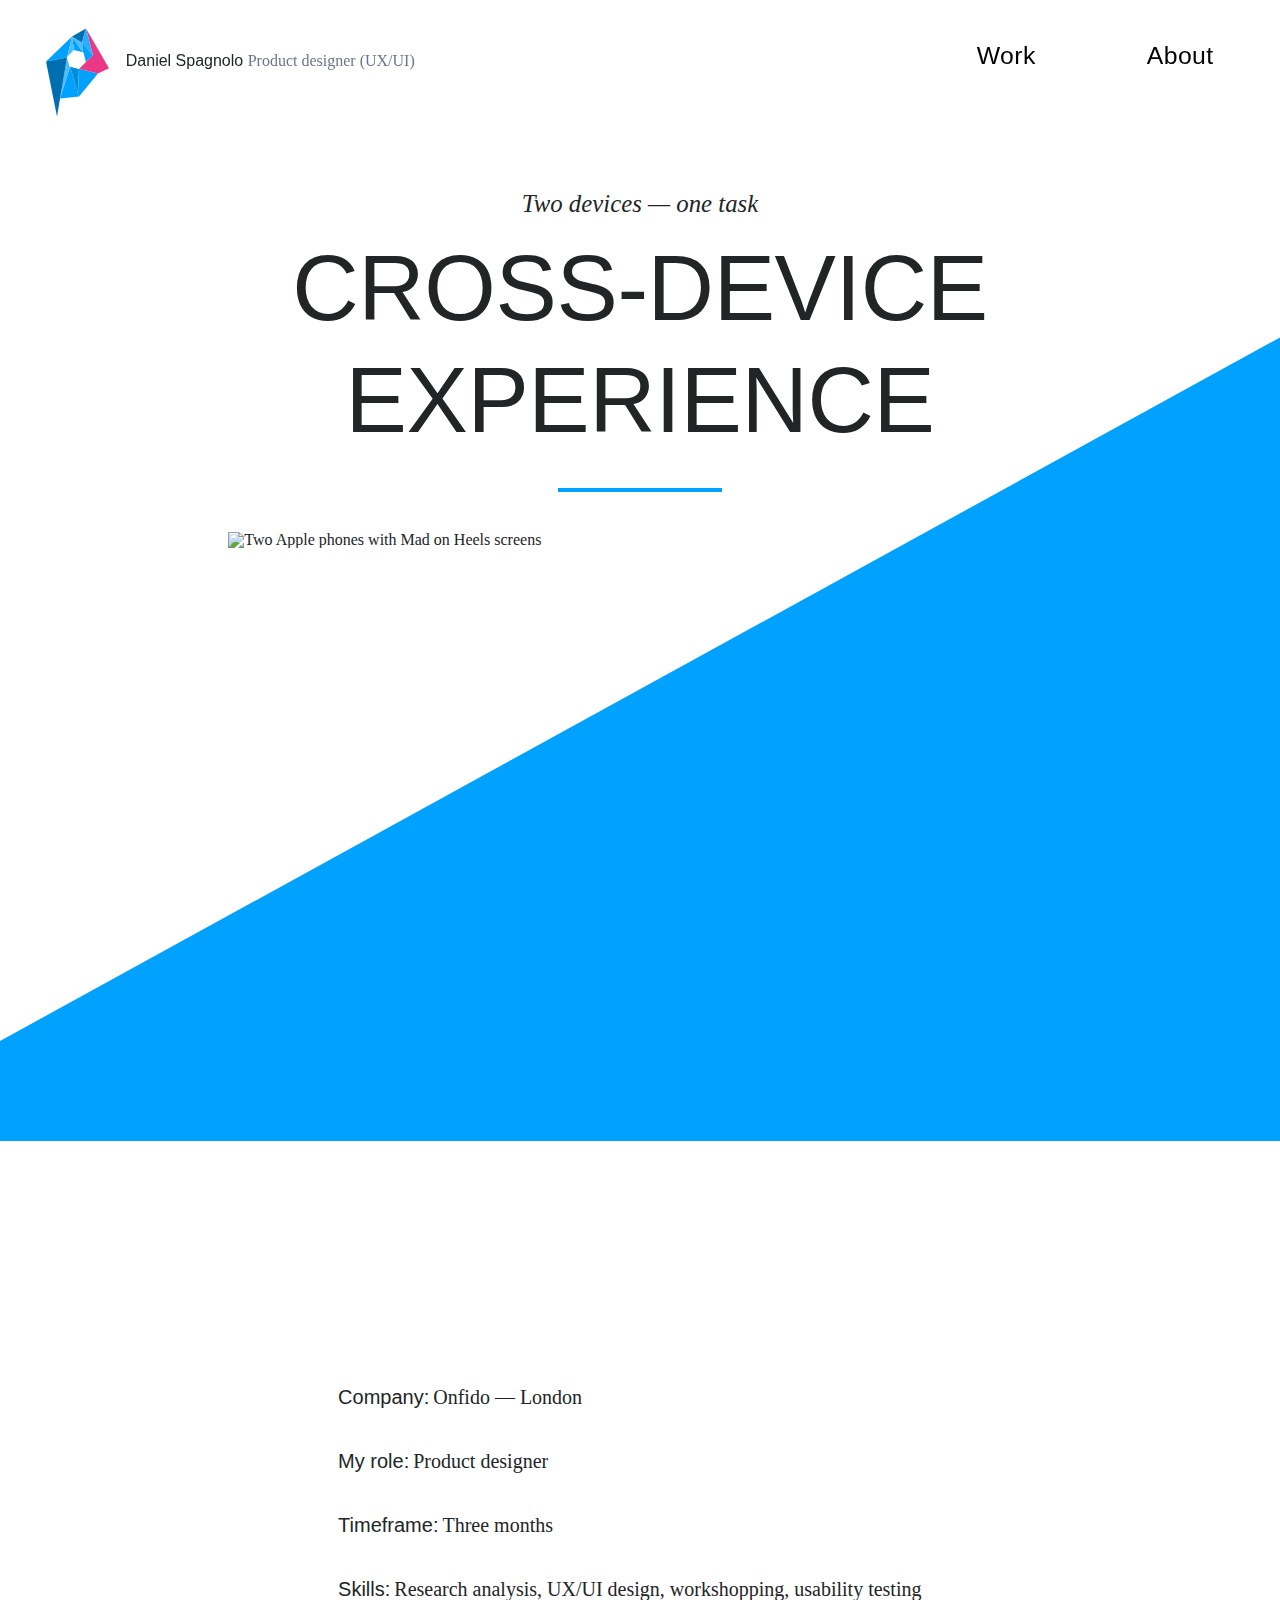
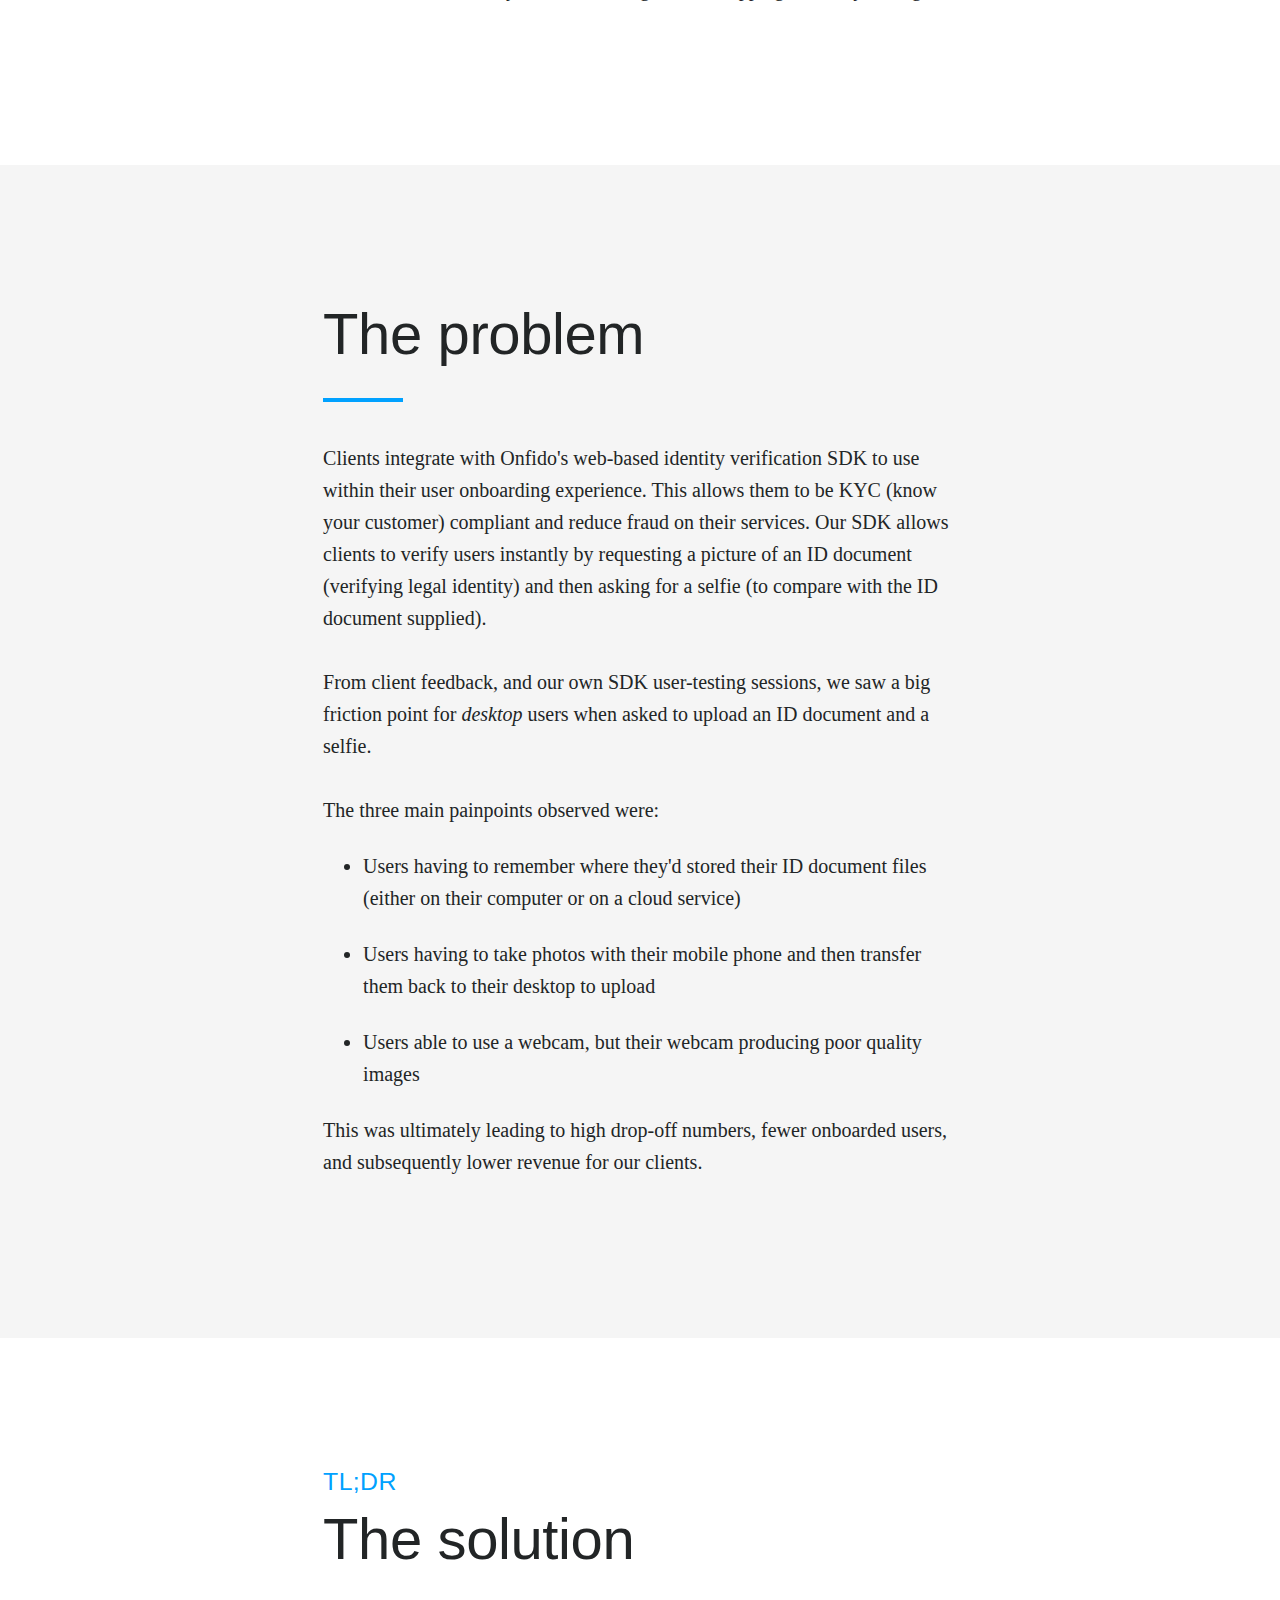
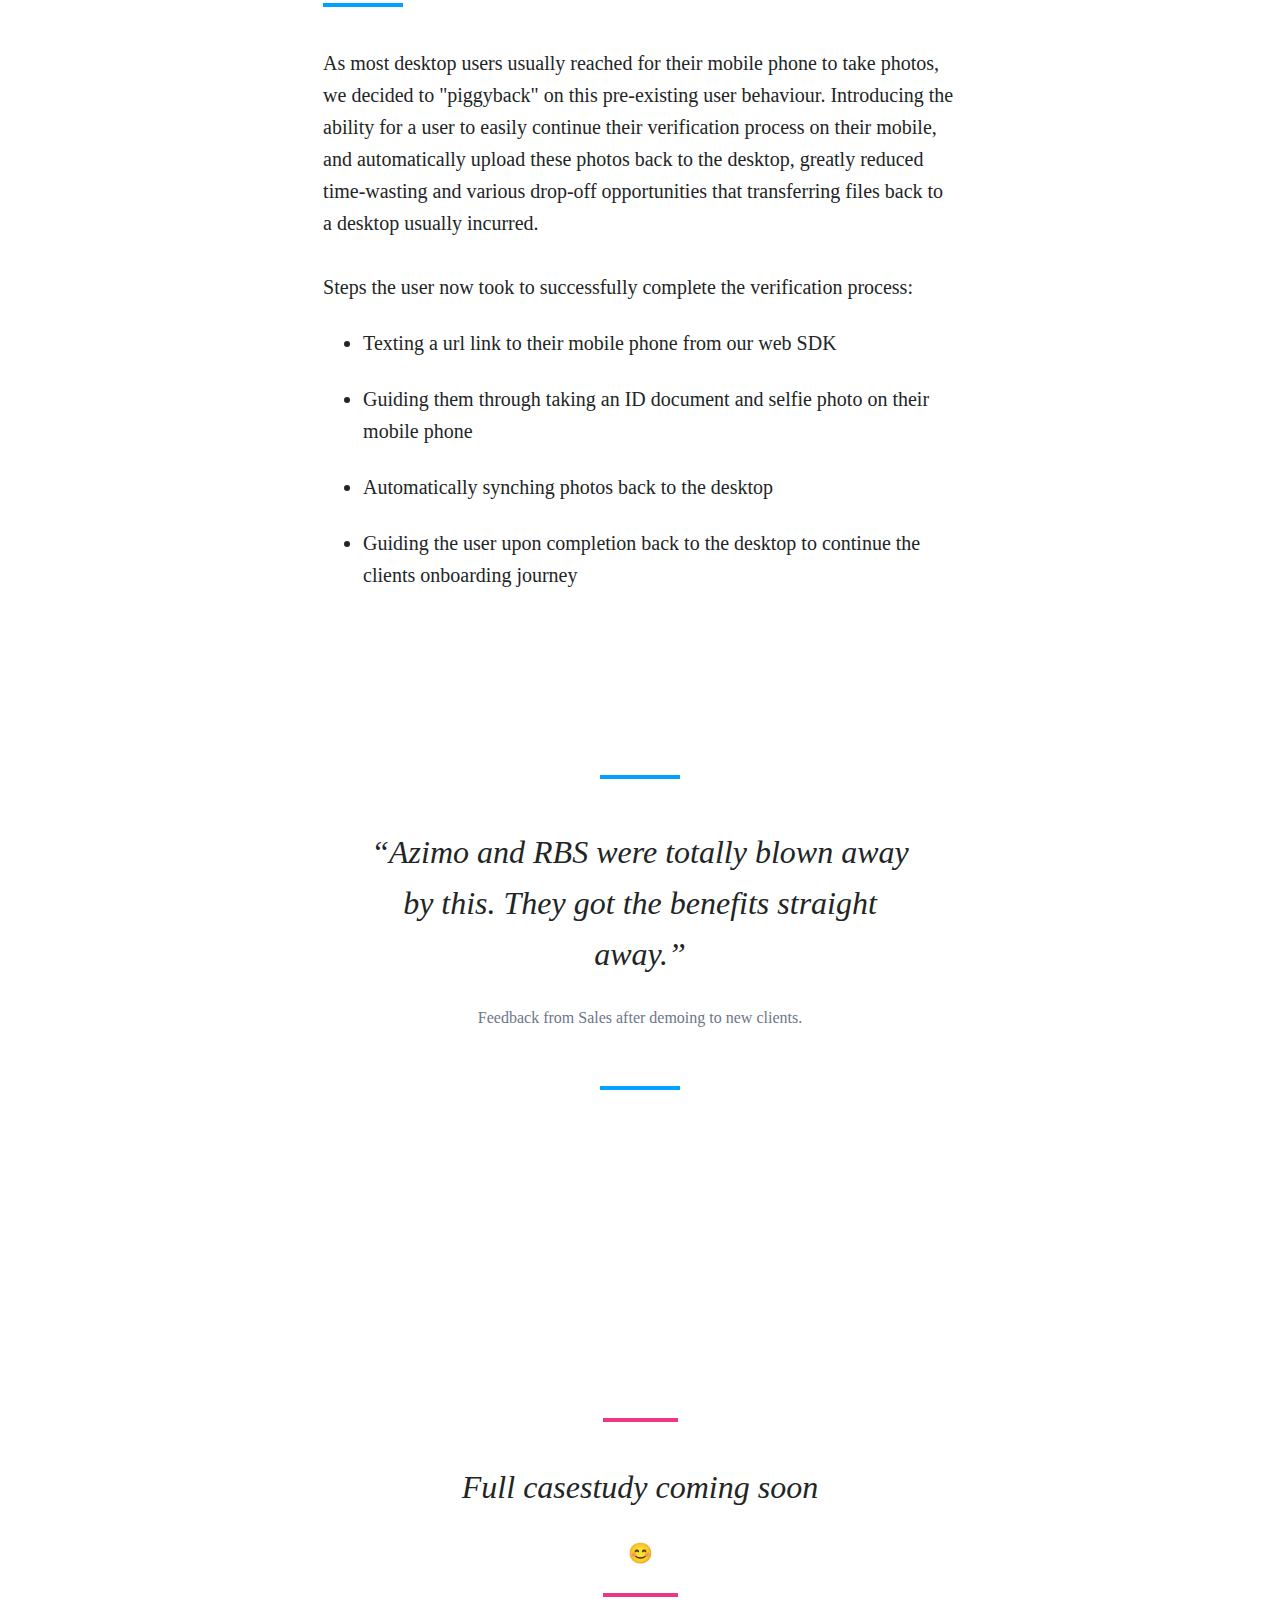
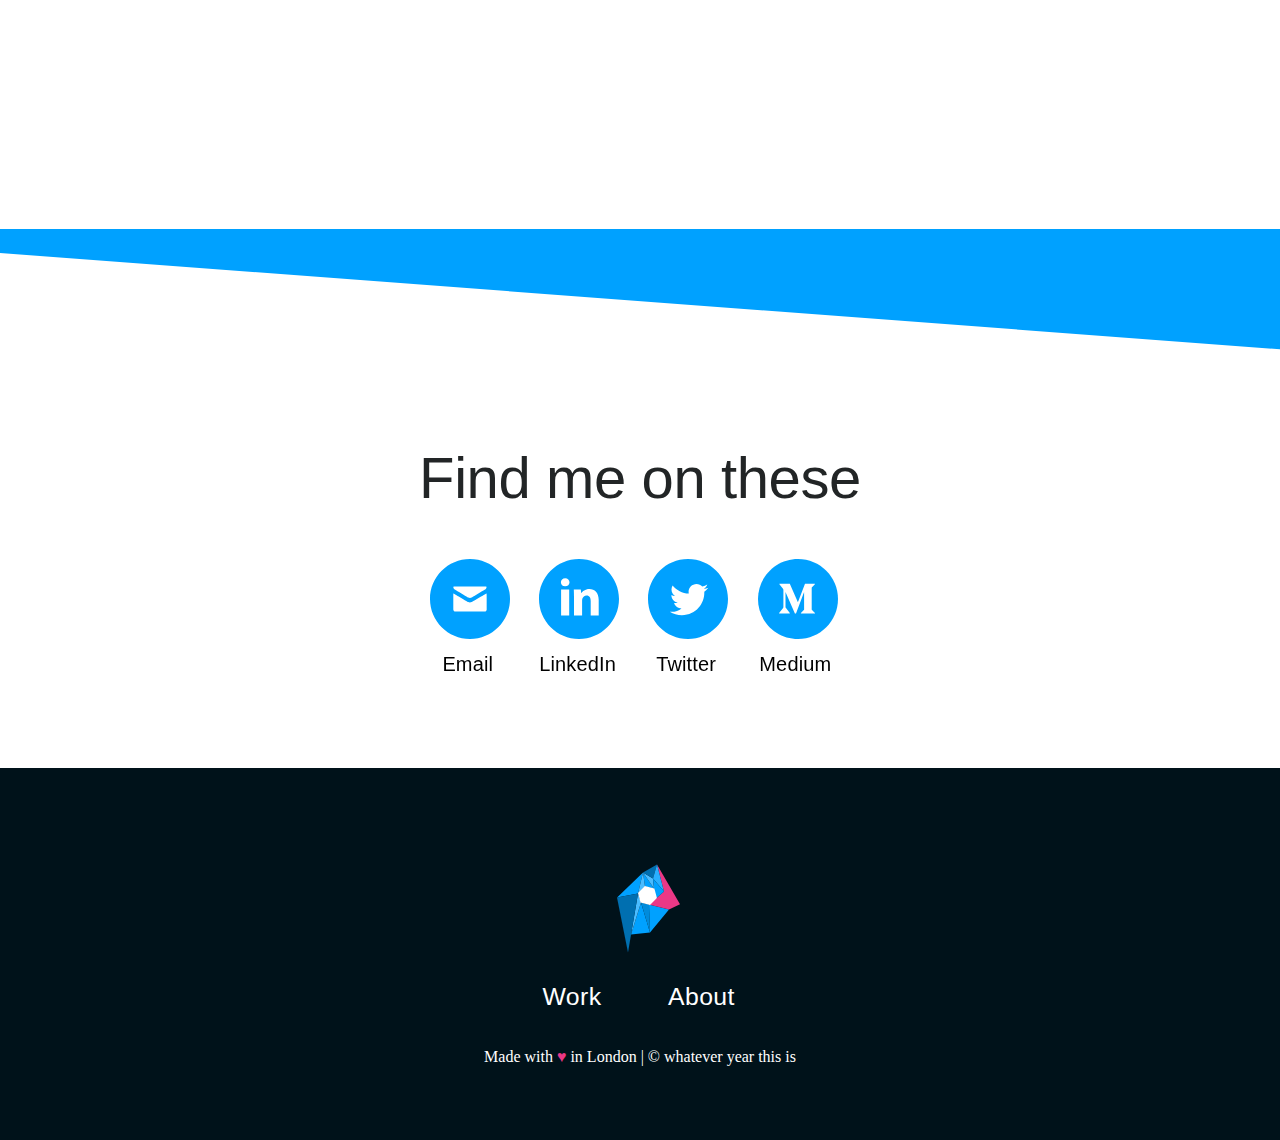
==== casestudy-cross-device.html @ 72ed0af4 "Add files via upload" ====
<!DOCTYPE html>
<html lang="en">
	<head>
		<meta charset="utf-8">
    	<meta http-equiv="X-UA-Compatible" content="IE=edge">
    	<meta name="viewport" content="width=device-width, initial-scale=1.0">
    	<meta name="apple-mobile-web-app-capable" content="yes">
    	<meta name="description" content="Cross-device experience casestudy">
    	<meta name="author" content="Daniel Spagnolo">
		<title>Daniel Spagnolo - Cross-device experience casestudy</title>

		<!--displays favicon in browser/mobile tabs. https://www.favicon-generator.org/-->
		<link rel="apple-touch-icon" sizes="57x57" href="img/favicon/apple-icon-57x57.png">
		<link rel="apple-touch-icon" sizes="60x60" href="img/favicon/apple-icon-60x60.png">
		<link rel="apple-touch-icon" sizes="72x72" href="img/favicon/apple-icon-72x72.png">
		<link rel="apple-touch-icon" sizes="76x76" href="img/favicon/apple-icon-76x76.png">
		<link rel="apple-touch-icon" sizes="114x114" href="img/favicon/apple-icon-114x114.png">
		<link rel="apple-touch-icon" sizes="120x120" href="img/favicon/apple-icon-120x120.png">
		<link rel="apple-touch-icon" sizes="144x144" href="img/favicon/apple-icon-144x144.png">
		<link rel="apple-touch-icon" sizes="152x152" href="img/favicon/apple-icon-152x152.png">
		<link rel="apple-touch-icon" sizes="180x180" href="img/favicon/apple-icon-180x180.png">
		<link rel="icon" type="image/png" sizes="192x192"  href="img/favicon/android-icon-192x192.png">
		<link rel="icon" type="image/png" sizes="32x32" href="img/favicon/favicon-32x32.png">
		<link rel="icon" type="image/png" sizes="96x96" href="img/favicon/favicon-96x96.png">
		<link rel="icon" type="image/png" sizes="16x16" href="img/favicon/favicon-16x16.png">
		<link rel="manifest" href="/manifest.json">
		<meta name="msapplication-TileColor" content="#ffffff">
		<meta name="msapplication-TileImage" content="img/favicon/ms-icon-144x144.png">
		<meta name="theme-color" content="#ffffff">		

		<!-- Bootstrap core CSS -->
	    <link href="css/bootstrap-grid.css" rel="stylesheet"> 
	    <link rel="stylesheet" type="text/css" href="css/styles-2017-mini.css">

	    <!-- Global site tag (gtag.js) - Google Analytics -->
		<script async src="https://www.googletagmanager.com/gtag/js?id=UA-52715158-2"></script>
		<script>
		  window.dataLayer = window.dataLayer || [];
		  function gtag(){dataLayer.push(arguments);}
		  gtag('js', new Date());

		  gtag('config', 'UA-52715158-2');
		</script>

	</head>

	<body>	


	<!-- Navigation module ___________________________________________________________________________________________________________________________ -->



	          	<header>

			      	<div class="logo-job-title no-padding">
		          		<a href="index.html#top-module" class="logo no-padding">
			            	<!-- <a href="#"><img src="img/logo2016.gif" width="60px" height="85px" alt="Daniel Spagnolo's portfolio"></a> -->
			            	
			            	<!-- Logo svg -->
			            	<svg class="logo-default" xmlns="http://www.w3.org/2000/svg" viewBox="90.1 -1.6 65 90">
							  <path fill="#00A1FF" d="M105.1 68.8l19-2-9-30"/>
							  <path fill="#008BDB" d="M123.1 38.9l1 27.9-9-29.9"/>
							  <path fill="#00A1FF" d="M124.1 66.8l19-23-20-5M119.1 20.8l-2-13.9 11 15.9M91.1 31.9l21-4 5-21-25.9 25"/>
							  <path fill="#4ABCFF" d="M127.1 12.9l-10-6 11 15.9M112.1 27.8l-7 41 10-31.9M117.1 6.9l2 13.9-7 7"/>
							  <path fill="#EB3886" d="M154.1 38.6l-23-39.8 7 27-15 13.1 20 5"/>
							  <path fill="#006FB0" d="M127.1 12.9l4-14.1-14 8.1"/>
							  <path fill="#29AFFF" d="M131.1-1.2l-4 14 11 13"/>
							  <g fill="#00A1FF">
							    <path d="M128.1 22.8l2 10-3-19.9M138.1 25.8l-11-13 3 20"/>
							  </g>
							  <path fill="#006FB0" d="M91.1 31.9l11 54.9 10-58.9"/>
							  <path fill="#FFF" d="M124.1 39.4l-9.5-2.6-2.5-9.4 6.9-7 9.5 2.6 2.5 9.4"/>
							</svg>

			            </a> <!-- end logo -->

			            <div>
			            	<p>Daniel Spagnolo <span class="muted job-title">Product designer (UX/UI)</span></p>
			            </div> <!-- end by-line -->
		          	</div>
	      		
	  
		          	<nav class="clearfix center-text no-padding">  
		            	<ul>
			            	<li class="alternative"><a href="index.html#work-module">Work</a></li>
			            	<li class="alternative"><a href="index.html#about-me-module">About</a></li>
			          	</ul>
		          	</nav>

	          	</header>



<main>


	<!-- Hero module ___________________________________________________________________________________________________________________________ -->


		<section class="hero-module hero-margin-top">

				<div class="container">

					<div class="row">
					
			        	<!-- Sub title -->
			            	<div class="col-md-6 center-text center">
			            		<h6>Two devices &mdash; one task</h6>
			            	</div>


			        	<!-- Title -->
			            	<div class="col-md-8 center-text center">
			            		<h1>Cross-device </br>experience</h1>
			              	</div>


			        	<!-- large horizontal line -->
			            	<div class="horizontal-line-large center">
			            	</div>


			        	<!-- Reading time -->
			            	<!-- <div class="center-text">
			            		<p class="no-padding-btm">Read time: ???????</p>
			            	</div> -->
		            
		            </div> <!-- end row -->   

	          	</div> <!-- end container -->


	          	<!-- Angled top | found at https://css-tricks.com/creating-non-rectangular-headers/-->
	          	<svg class="angle" xmlns="http://www.w3.org/2000/svg" viewBox="0 0 100 100" preserveAspectRatio="none">
					<polygon fill="white" points="0,0 140,0 0,100"/>
				</svg>



				<!-- Hero image-->
		        	<div class="row col-xs-12 col-sm-12 col-md-10 col-lg-8 center">
		            	<figure>
		              		<img srcset="img/cross-device/cross-device-hero@2x.png 2x"
		              			src="img/cross-device/cross-device-hero@1x.png" class="img-responsive center" alt="Two Apple phones with Mad on Heels screens">
		            	</figure>
		          	</div>
				

    	</section> <!-- end Hero module -->



	<!-- Details module ___________________________________________________________________________________________________________________________ -->

		<section class="details-module clearfix">

			<div class="container no-padding-top">
				
				<div class="row col-xs-11 col-sm-10 col-md-8 col-lg-7 center">

	        		<!-- company, role, timeframe, skills -->
	            	<div class="col-md-12">
	            			<h5>Company:</h5>
	            			<p>Onfido &mdash; London</p>
	            		</div>
	            	<div class="col-md-12">
	            			<h5>My role:</h5>
	            			<p>Product designer</p>
	        			</div>
	            	<div class="col-md-12">
	            			<h5>Timeframe:</h5>
	            			<p>Three months</p>
	        			</div>
	            	<div class="col-md-12">
	        				<h5>Skills:</h5>
	        				<p>Research analysis, UX/UI design, workshopping, usability testing</p>
	        			</div>

	        	</div> <!-- end row -->

            </div>  <!-- end container -->

    	</section> <!-- end Details module -->



	<!-- Problem module ___________________________________________________________________________________________________________________________ -->

		<section class="special-module">

			<div class="container">

				<div class="row col-xs-11 col-sm-10 col-md-8 col-lg-7 center">

					<div>
						<h2>The problem</h2>
							<div class="horizontal-line-small">
							</div>
					</div>

					<div>
						<p>Clients integrate with Onfido's web-based identity verification SDK to use within their user onboarding experience. This allows them to be KYC (know your customer) compliant and reduce fraud on their services. Our SDK allows clients to verify users instantly by requesting a picture of an ID document (verifying legal identity) and then asking for a selfie (to compare with the ID document supplied).</p>

						<p>From client feedback, and our own SDK user-testing sessions, we saw a big friction point for <span class="italic">desktop</span> users when asked to upload an ID document and a selfie.</p>

						<p class="no-padding-btm">The three main painpoints observed were:</p>

						<ol>
							<li>Users having to remember where they'd stored their ID document files (either on their computer or on a cloud service)</li>
							<li>Users having to take photos with their mobile phone and then transfer them back to their desktop to upload</li>
							<li>Users able to use a webcam, but their webcam producing poor quality images</li>
						</ol>

						<p>This was ultimately leading to high drop-off numbers, fewer onboarded users, and subsequently lower revenue for our clients.</p>
					</div>

				</div> <!-- end row -->

			</div> <!-- end container -->

		</section> <!-- end Problem module -->


	<!-- Solution module ___________________________________________________________________________________________________________________________ -->

		<section class="solution-module">

			<div class="container no-padding-btm">

				<div class="row col-xs-11 col-sm-10 col-md-8 col-lg-7 center">

					<div>
						<h4>TL;DR</h4>
					</div>

					<div>
						<h2>The solution</h2>
							<div class="horizontal-line-small"></div>
					</div>

					<div>
						<p>As most desktop users usually reached for their mobile phone to take photos, we decided to "piggyback" on this pre-existing user behaviour. Introducing the ability for a user to easily continue their verification process on their mobile, and automatically upload these photos back to the desktop, greatly reduced time-wasting and various drop-off opportunities that transferring files back to a desktop usually incurred.</p>

						<p class="no-padding-btm">Steps the user now took to successfully complete the verification process:</p>

						<ol>
							<li>Texting a url link to their mobile phone from our web SDK</li>
							<li>Guiding them through taking an ID document and selfie photo on their mobile phone</li>
							<li>Automatically synching photos back to the desktop</li>
							<li>Guiding the user upon completion back to the desktop to continue the clients onboarding journey</li>
						</ol>
					</div>

				</div>

			</div>

		</section> <!-- end Solution module -->




	<!-- Quote module  __________________________________________________________________________________________________________________________________-->

		<section class="quote-module">

			<div class="container">

				<div class="row">
	            	<div class="horizontal-line-small center"></div>
            	</div>



				<div class="row col-xs-10 col-sm-10 col-md-7 col-lg-6 center">		
						<div>
				    		<blockquote class="center-text">“Azimo and RBS were totally blown away by this. They got the benefits straight away.”</blockquote>
				    		<figcaption>Feedback from Sales after demoing to new clients.</figcaption>
				    	</div> 
		    	</div>

			    	<div class="row">
		            	<div class="horizontal-line-small center"></div>
            		</div>

			</div> <!-- end container -->

		</section> <!-- end Quote module --> 



	<!-- Full casestudy coming soon module  _______________________________________________________________________________________________________________________-->

		<section class="quote-module padding-btm">

			<div class="container">

				<div class="row">
	            	<div class="horizontal-line-small-pink center"></div>
            	</div>



				<div class="row col-xs-10 col-sm-10 col-md-7 col-lg-6 center">		
						<div>
				    		<blockquote class="center-text">Full casestudy coming soon</blockquote>
				    		<h5 class="center-text">&#x1F60A;</h5>
				    	</div> 
		    	</div>

			    	<div class="row">
		            	<div class="horizontal-line-small-pink center"></div>
            		</div>

			</div> <!-- end row -->

		</section> <!-- end Full casestudy coming soon module --> 						




<!-- Social media module __________________________________________________________________________________________________________________________________________ -->

		<section class="social-media-module">
			
			<div class="container padding-btm">

				<div class="row col-xs-11 col-sm-10 col-md-8 col-lg-7 center">

					<div>
						<h2 class="center-text">Find me on these</h2>
					</div>

				</div>

				<div class="row col-xs-11 col-sm-10 col-md-8 col-lg-7 center">

					<div class="social-media clearfix">
						<ul class="center">
							<li>
								<!-- Email icon -->
								<a href="mailto:hello@danielspagnolo.com">
									<svg xmlns="http://www.w3.org/2000/svg" width="80" height="80" viewBox="0 0 80 80">
										<path class="social-icon email-icon" d="M40 0C17.9 0 0 17.9 0 40s17.9 40 40 40 40-17.9 40-40S62.1 0 40 0zM24.3 27.5h31.3c1.7 0 .8 2.1-.1 2.7-.9.5-13.4 8.1-13.9 8.4-.4.3-1 .4-1.6.4-.6 0-1.2-.1-1.7-.4-.5-.3-13-7.8-13.9-8.4-.9-.6-1.8-2.7-.1-2.7zm32.4 22.9c0 .9-1 2.1-1.9 2.1H25.2c-.8 0-1.9-1.2-1.9-2.1V35.2c0-.4 0-.9.7-.5 1 .6 13.6 8 14.2 8.4s1.1.4 1.7.4c.6 0 1 0 1.7-.4s13.3-7.8 14.3-8.4c.7-.4.7.1.7.5.1.4.1 15.2.1 15.2z"/>
									</svg>
									<h5 class="icon-label">Email</h5>
								</a>
							</li>

							<li>
								<!-- LinkedIn icon -->
								<a href="https://www.linkedin.com/in/dspagnolo/" target="_blank">
								<svg xmlns="http://www.w3.org/2000/svg" width="80" height="80" viewBox="300 0 80 80">
									<path class="social-icon linkedin-icon" d="M340 0c-22.1 0-40 17.9-40 40s17.9 40 40 40 40-17.9 40-40-17.9-40-40-40zm-9.8 56.6h-8.1V30.5h8.1v26.1zm-4.1-29.3c-2.6 0-4.2-1.8-4.2-4.1s1.7-4 4.3-4 4.2 1.8 4.3 4c0 2.3-1.7 4.1-4.4 4.1zm33.7 29.3h-8.1V42.1c0-3.4-1.2-5.6-4.1-5.6-2.2 0-3.6 1.5-4.2 3-.2.5-.3 1.3-.3 2v15H335V38.8c0-3.3-.1-6-.2-8.3h7l.4 3.6h.2c1.1-1.7 3.7-4.2 8-4.2 5.3 0 9.3 3.6 9.3 11.2v15.5z"/>
								</svg>
								<h5 class="icon-label">LinkedIn</h5>
								</a>
							</li>

							<li>
								<!-- Twitter icon -->
								<a href="https://twitter.com/daniel_spagnolo" target="_blank">
									<svg xmlns="http://www.w3.org/2000/svg" width="80" height="80" viewBox="200 0 80 80">
										<path class="social-icon twitter-icon" d="M240 0c-22.1 0-40 17.9-40 40s17.9 40 40 40 40-17.9 40-40-17.9-40-40-40zm16.3 32.8v1c0 10.4-7.9 22.4-22.4 22.4-4.5 0-8.6-1.3-12.1-3.5.6.1 1.2.1 1.9.1 3.7 0 7.1-1.3 9.8-3.4-3.4-.1-6.4-2.3-7.4-5.5.5.1 1 .1 1.5.1.7 0 1.4-.1 2.1-.3-3.6-.7-6.3-3.9-6.3-7.7 1.1.6 2.3.9 3.6 1-2.1-1.4-3.5-3.8-3.5-6.6 0-1.4.4-2.8 1.1-4 3.9 4.8 9.7 7.9 16.2 8.2-.1-.6-.2-1.2-.2-1.8 0-4.3 3.5-7.9 7.9-7.9 2.3 0 4.3 1 5.8 2.5 1.8-.4 3.5-1 5-1.9-.6 1.8-1.8 3.4-3.5 4.4 1.6-.2 3.1-.6 4.5-1.2-1.2 1.6-2.5 3-4 4.1z"/>
									</svg>
									<h5 class="icon-label">Twitter</h5>
								</a>
							</li>

							<li>
								<!-- Medium icon -->
								<a href="https://medium.com/@daniel_spagnolo" target="_blank">
									<svg xmlns="http://www.w3.org/2000/svg" x="0px" y="0px" width="80px" height="80px" viewBox="100 0 80 80">
										<path class="social-icon medium-icon" d="M140 0c-22.1 0-40 17.9-40 40s17.9 40 40 40 40-17.9 40-40-17.9-40-40-40z"/>
										<path fill="#FFF" d="M125.3 30.8c0-.5-.1-.9-.5-1.2l-3.4-4.3v-.6h10.4l8.1 18.6 7.1-18.6h9.9v.6l-2.9 2.9c-.2.2-.4.5-.3.8v21.3c0 .3.1.6.3.8l3 2.9v.6h-14.1V54l2.9-3c.3-.3.3-.4.3-.8V33L138 54.6h-1.1L127.5 33v14.4c-.1.6.1 1.2.5 1.7l3.8 4.8v.6h-10.7V54l3.8-4.8c.4-.4.6-1.1.5-1.7V30.8z"/>
									</svg>
								<h5 class="icon-label">Medium</h5>
								</a>
							</li>

						</ul>
					</div> <!-- end social media -->

				</div> <!-- end row -->
									
			</div> <!-- end container -->

		</section> <!-- end Social media module --> 


</main>	


<!-- Footer module ________________________________________________________________________________________________________________________________________________ -->

<footer>

	<div class="center-text">
		<a href="index.html#top-module" class="logo no-padding">
			<!-- <a href="#"><img src="img/logo2016.gif" width="60px" height="85px" alt="Portfolio logo"></a> --> 

			<!-- Logo svg -->
	    	<svg xmlns="http://www.w3.org/2000/svg" width="65" height="90" viewBox="90.1 -1.6 65 90">
			  <path fill="#00A1FF" d="M105.1 68.8l19-2-9-30"/>
			  <path fill="#008BDB" d="M123.1 38.9l1 27.9-9-29.9"/>
			  <path fill="#00A1FF" d="M124.1 66.8l19-23-20-5M119.1 20.8l-2-13.9 11 15.9M91.1 31.9l21-4 5-21-25.9 25"/>
			  <path fill="#4ABCFF" d="M127.1 12.9l-10-6 11 15.9M112.1 27.8l-7 41 10-31.9M117.1 6.9l2 13.9-7 7"/>
			  <path fill="#EB3886" d="M154.1 38.6l-23-39.8 7 27-15 13.1 20 5"/>
			  <path fill="#006FB0" d="M127.1 12.9l4-14.1-14 8.1"/>
			  <path fill="#29AFFF" d="M131.1-1.2l-4 14 11 13"/>
			  <g fill="#00A1FF">
			    <path d="M128.1 22.8l2 10-3-19.9M138.1 25.8l-11-13 3 20"/>
			  </g>
			  <path fill="#006FB0" d="M91.1 31.9l11 54.9 10-58.9"/>
			  <path fill="#FFF" d="M124.1 39.4l-9.5-2.6-2.5-9.4 6.9-7 9.5 2.6 2.5 9.4"/>
			</svg>
		</a>
	</div>



	<div class="row">
	<nav>
		<ul class="center-text clearfix">
			<li class="alternative"><a href="index.html#work-module">Work</a></li>
			<li class="alternative"><a href="index.html#about-me-module">About</a></li>
		</ul>
	</nav>
	</div>

		<div class="col-md-12 center-text">
			<small>Made with <span class="heart"></span> in London | &copy; whatever year this is</small>
		</div>


</footer> <!-- end Footer module --> 



<!-- JS scripts/files (placed at end of file so pages will load faster) _____________________________________________________________________________________ -->

	    <!-- link to jquery library to get the nav shrinking to work below -->
	    <script src="https://ajax.googleapis.com/ajax/libs/jquery/3.2.1/jquery.min.js"></script>

			<script>
			$(function(){
			 var shrinkHeader = 150;
			  $(window).scroll(function() {
			    var scroll = getCurrentScroll();
			      if ( scroll >= shrinkHeader ) {
			           $('header').addClass('shrink'),
			           $('header.logo-size').addClass('shrink'),
			           $('header nav ul').addClass('shrink'),
			           $('header nav ul li').addClass('shrink'),
			           $('header nav li a').addClass('shrink'),
			           $('header p').addClass('shrink'),
			           $('header svg').addClass('shrink'),
			           $('header a.logo').addClass('shrink'),
			           $('header nav .alternative a:hover').addClass('shrink'),
			           $('header nav').addClass('shrink'),
			           $('header .logo-job-title').addClass('shrink');
			        }
			        else {
			            $('header').removeClass('shrink'),
			            $('header.logo-size').removeClass('shrink'),
			            $('header nav ul').removeClass('shrink'),
			            $('header nav ul li').removeClass('shrink'),
			            $('header nav li a').removeClass('shrink'),
			            $('header p').removeClass('shrink'),
			            $('header svg').removeClass('shrink'),
			            $('header a.logo').removeClass('shrink'),
			            $('header nav .alternative a:hover').removeClass('shrink'),
			            $('header nav').removeClass('shrink'),
			            $('header .logo-job-title').removeClass('shrink');
			        }
			  });
			function getCurrentScroll() {
			    return window.pageYOffset || document.documentElement.scrollTop;
			    }
			});
			</script>	




</body>
</html>
---- css/styles-2017-mini.css ----
.btn,.display-font{font-family:texgyreadventorbold,Helvetica,Arial}.italic,blockquote,h6{font-style:italic}.btn,.center-text,figcaption,h5.icon-label{text-align:center}@font-face{font-family:texgyreadventorbold;src:url(../fonts/texgyreadventor/texgyreadventor-bold-webfont.eot);src:url(../fonts/texgyreadventor/texgyreadventor-bold-webfont.eot?#iefix) format('embedded-opentype'),url(../fonts/texgyreadventor/texgyreadventor-bold-webfont.woff) format('woff'),url(../fonts/texgyreadventor/texgyreadventor-bold-webfont.ttf) format('truetype'),url(../fonts/texgyreadventor/texgyreadventor-bold-webfont.svg#texgyreadventorbold) format('svg');font-weight:400;font-style:normal}@font-face{font-family:cardoregular;src:url(../fonts/cardo/cardo104s-webfont.eot);src:url(../fonts/cardo/cardo104s-webfont.eot?#iefix) format('embedded-opentype'),url(../fonts/cardo/cardo104s-webfont.woff) format('woff'),url(../fonts/cardo/cardo104s-webfont.ttf) format('truetype'),url(../fonts/cardo/cardo104s-webfont.svg#cardoregular) format('svg');font-weight:400;font-style:normal}@font-face{font-family:cardobold;src:url(../fonts/cardo/cardob101-webfont.eot);src:url(../fonts/cardo/cardob101-webfont.eot?#iefix) format('embedded-opentype'),url(../fonts/cardo/cardob101-webfont.woff) format('woff'),url(../fonts/cardo/cardob101-webfont.ttf) format('truetype'),url(../fonts/cardo/cardob101-webfont.svg#cardobold) format('svg');font-weight:400;font-style:normal}@font-face{font-family:cardoitalic;src:url(../fonts/cardo/cardoi99-webfont.eot);src:url(../fonts/cardo/cardoi99-webfont.eot?#iefix) format('embedded-opentype'),url(../fonts/cardo/cardoi99-webfont.woff) format('woff'),url(../fonts/cardo/cardoi99-webfont.ttf) format('truetype'),url(../fonts/cardo/cardoi99-webfont.svg#cardoitalic) format('svg');font-weight:400;font-style:normal}img:not([alt]),img[alt=""]{border:5px dashed #c00}html{font-size:100%}body{color:var(--dark-grey);margin:0;overflow-x:hidden}.btn,.btn:hover{color:var(--white)}*{-webkit-box-sizing:border-box;-moz-box-sizing:border-box;box-sizing:border-box}.video{max-width:100%;padding-top:64px}.container{padding-top:8rem;padding-bottom:8rem}.full-width{width:100%}@media only screen and (max-width:820px){.container{padding-top:5rem;padding-bottom:5rem}}@media only screen and (max-width:500px){.container{padding:3rem 0}}.clearfix:after{content:"";display:table;clear:both}.inline-block{display:inline-block}figure img{padding-top:64px}@media only screen and (max-width:820px){figure img{padding-top:32px}}.img-responsive{display:block;width:100%;height:auto;margin:0 auto}.img-within-content{padding-bottom:5rem}@media only screen and (max-width:600px){.img-within-content{padding-bottom:3rem}}.btn{background:url(../img/icons/arrow-right.svg) no-repeat var(--sky-blue-primary);background-position:86% 50%;border:var(--sky-blue-primary) solid;width:15rem;height:3.5rem;border-radius:28px;-webkit-border-radius:28;-moz-border-radius:28;margin-top:2rem;font-size:1.25rem;line-height:2.6;letter-spacing:.035rem;padding-right:1rem;display:inline-block}.link,.link:hover{border-bottom:2px var(--sky-blue-primary) solid;text-decoration:none}.btn:hover{transform:translateY(-1px);box-shadow:4px 4px 12px 0 var(--shadow),8px 8px 24px 0 var(--shadow)}:hover{-webkit-transition:all .2s ease;-moz-transition:all .2s ease;-o-transition:all .2s ease;-ms-transition:all .2s ease;transition:all .2s ease}header,header p{-webkit-transition:all .4s ease;-moz-transition:all .4s ease}a:focus,a:hover{text-decoration:none;color:initial}ol,ul{list-style:decimal;padding-left:40px}@media only screen and (max-width:500px){figure img{padding-top:16px}ol,ul{padding-left:24px}}li{list-style:disc;margin:24px 0}.link{color:var(--dark-grey)}.muted,figcaption,header span{color:var(--mid-grey)}.link:hover{background-color:var(--sky-blue-primary)}header,header.shrink{background:hsla(0,0%,100%,.9)}.no-margin{margin:0}.no-margin-top{margin-top:0}.no-margin-btm{margin-bottom:0}.padding-right-left{padding-left:1rem;padding-right:1rem}.padding-btm{padding-bottom:4rem}.no-padding-btm,header p{padding-bottom:0}.padding-top{padding-top:4rem}.no-padding{padding:0}.no-padding-top{padding-top:0}.no-padding-right-left{padding-left:0;padding-right:0}.center{float:none;margin:0 auto}.display-font{text-transform:none;font-size:16.6825rem;line-height:.9;letter-spacing:-.6rem;margin:0}@media only screen and (max-width:1200px){.display-font{font-size:13.5rem;line-height:.9;letter-spacing:-.05rem}}@media only screen and (max-width:992px){.display-font{font-size:10.5rem;line-height:.9;letter-spacing:-.05rem}}@media only screen and (max-width:820px){.display-font{font-size:9rem;line-height:.9;letter-spacing:-.05rem}}@media only screen and (max-width:690px){.display-font{font-size:7.5rem;line-height:.9;letter-spacing:-.05rem}}@media only screen and (max-width:560px){.display-font{font-size:5rem;line-height:.9;letter-spacing:-.05rem}}@media only screen and (max-width:320px){.display-font{font-size:4rem;line-height:.9;letter-spacing:-.05rem}}h1,h2{letter-spacing:-.025rem;margin:0;font-family:texgyreadventorbold,Helvetica,Arial}h1{text-transform:uppercase;font-size:5.75rem;line-height:1.22}h2{font-size:3.625rem;line-height:1.4}h3{font-family:texgyreadventorbold,Helvetica,Arial;font-size:2.3125rem;line-height:1.3;margin:32px 0 0}h4{font-family:texgyreadventorbold,Helvetica,Arial;font-size:1.55rem;line-height:1.28;letter-spacing:.025rem;margin:0}h5,h5.icon-label{font-family:texgyreadventorbold,Helvetica,Arial;font-size:1.25rem;line-height:1.6;margin:0}h5.icon-label{letter-spacing:.01rem}.muted,blockquote,h6,li,p{font-family:Georgia,cardoregular}h6{font-size:1.55rem;line-height:1.6;margin:0}p{font-size:1.25rem;line-height:1.6;margin:0;padding-bottom:2rem}.muted{font-size:1rem;line-height:1.6;margin:0}li{font-size:1.25rem;line-height:1.6}blockquote{font-size:2rem;line-height:1.6;margin-bottom:1.5rem}figcaption,small{font-family:Georgia,cardoregular;font-size:1rem;line-height:1.6}figcaption{margin:24px 0;padding:0 1rem}small{margin:0}header p,nav li a{font-family:texgyreadventorbold,Helvetica,Arial}a{text-decoration:none;color:var(--sky-blue-primary);cursor:pointer}@media only screen and (max-width:690px){h1{font-size:3.75rem;line-height:1.2}h6{font-size:1.25rem}}@media only screen and (max-width:500px){h1{font-size:2.75rem;line-height:1.2}h2{font-size:2.25rem}h3{font-size:1.55rem}h5{font-size:1.0625rem}h5.icon-label{font-size:1rem}h6,li,p{font-size:1.0625rem}figcaption{font-size:.875rem;line-height:1.4;margin:8px 0}blockquote{font-size:1.5rem}}:root{--sky-blue-primary:hsla(202,100%,50%,1);--pink-accent:hsla(334,82%,57%,1);--black:hsla(198,100%,5%,1);--dark-grey:hsla(195,6%,14%,1);--mid-grey:hsla(220,11%,48%,1);--lightest-grey:hsla(0,0%,96%,1);--white:hsla(0, 0%, 100%, 1);--shadow:rgba(50,50,93,.11)}header{position:fixed;top:0;left:0;width:100%;z-index:1000;padding-right:1%;padding-left:1%;padding-top:8px;margin-bottom:16px;transition:all .4s ease}header p{font-size:1rem;padding-top:40px;transition:all .4s ease}.logo-default,header svg{-webkit-transition:all .4s ease;-moz-transition:all .4s ease}header svg{position:relative;top:20px;transition:all .4s ease}.logo-default{width:65px;height:90px;transition:all .4s ease}.logo,nav ul{-webkit-transition:all .4s ease;-moz-transition:all .4s ease}header .logo-job-title{float:left;width:450px}.logo{margin-right:16px;margin-left:32px;z-index:2;float:left;transition:all .4s ease}nav ul{float:right;padding-top:32px;padding-left:0;transition:all .4s ease}nav ul li{margin:0;width:174px;float:left;list-style:none;font-size:1.55rem;line-height:1.28;letter-spacing:.025rem;-webkit-transition:all .4s ease;-moz-transition:all .4s ease;transition:all .4s ease}nav li a{color:initial;padding:0 35px}nav .alternative a:hover,nav .current a,nav .current a:hover{text-decoration:none;border-bottom:4px var(--sky-blue-primary) solid;padding-bottom:16px}nav .current a{color:var(--sky-blue-primary)}nav .current a:hover{color:initial}nav .alternative a:hover{color:var(--sky-blue-primary)}.logo a:hover,.nav-logo-current{text-decoration:none;padding-bottom:50px}.nav-logo-current{border-bottom:5px rga(86,190,236,1) solid}.logo a:hover{border-bottom:5px rgba(86,190,236,1) solid}.horizontal-line-large,.horizontal-line-small,nav .alternative a:hover.shrink{border-bottom:4px var(--sky-blue-primary) solid}header.shrink{padding-top:0}header p.shrink,nav ul.shrink{padding-top:16px}header p.shrink{padding-bottom:0}header svg.shrink{position:relative;top:8px}.logo-default.shrink{width:45px;height:64px}.logo.shrink{margin-bottom:-12px}nav ul li.shrink{font-size:1rem;line-height:1.5;letter-spacing:.025rem;width:136px}nav .alternative a:hover.shrink{padding-bottom:11px}@media only screen and (max-width:816px){header,header.shrink{background:hsla(0,0%,100%,.9)}header .logo-job-title{float:none;width:416px;margin:0 auto}header .logo-job-title.shrink{float:left;width:64px}header nav ul,header nav-links{float:none}header .logo{margin-left:0}header .logo svg{width:56px}header{padding-top:8px;padding-bottom:24px}header.shrink{padding-bottom:0}header p.shrink{display:none}header nav ul.shrink{float:right}nav ul li.shrink{width:104px}nav{width:352px;margin:0 auto}nav.shrink{width:100%;margin:0 auto}}@media only screen and (max-width:500px){.logo svg{width:48px}.job-title{display:table}.logo-job-title{padding:0 3%}header{padding-top:0}header nav li a.shrink,nav li a{letter-spacing:.025rem;padding:0 8px}nav{width:248px}nav ul li{width:124px}header nav ul li.shrink{width:96px}nav li a{font-size:1.25rem;line-height:1.28}header nav li a.shrink{font-size:1rem;line-height:1.5}nav .alternative a:hover,nav .current a,nav .current a:hover{padding-bottom:8px}nav ul{padding-top:8px;margin:0 auto}}.details-module h5,.details-module p{display:inline-block}.angle{position:absolute;top:0;width:100%;height:985px}.display-module,.hero-module{height:1085px;background:var(--sky-blue-primary);position:relative}.hero-module{margin-bottom:15rem}#deep-hero-module.hero-module{margin-bottom:32%}@media only screen and (max-width:1200px){#deep-hero-module.hero-module{margin-bottom:40%}}@media only screen and (max-width:990px){#deep-hero-module.hero-module{margin-bottom:48%}}@media only screen and (max-width:820px){#deep-hero-module.hero-module{margin-bottom:32%}}@media only screen and (max-width:770px){#deep-hero-module.hero-module{margin-bottom:7rem}}@media only screen and (max-width:500px){#deep-hero-module.hero-module{margin-bottom:1rem}}.hero-margin-top{margin-top:3.5rem}.display-module{margin-bottom:8rem}.hero-module .container{z-index:1;position:relative;padding-bottom:0}.display-module .container{padding-top:0}.hero-module h1{margin-bottom:32px}.display-module h1{margin-bottom:0}.landing-page-title{padding:25vmin 0 4rem}@media only screen and (max-width:816px){.hero-margin-top{margin-top:8rem}.landing-page-title{padding:40vmin 0 3rem}}@media only screen and (max-width:690px){.landing-page-title{padding:56vmin 0 3rem}.padding-btm-show-angle{padding-bottom:4rem}}@media only screen and (max-width:500px){.landing-page-title{padding:64vmin 0 .5rem}}.hero-module h6{margin-bottom:8px}.hero-module p{margin-bottom:64px}.horizontal-line-large{margin-bottom:40px;width:164px}.hero-module figure img{padding-top:0;padding-bottom:64px}.pink-accent{color:var(--pink-accent)}.circle{position:relative;top:-39px;left:976px;width:38px;height:38px;background-color:var(--pink-accent);margin-bottom:32px;-webkit-border-radius:20px;border-radius:20px;background-clip:padding-box}@media only screen and (max-width:820px){.circle{left:364px}}@media only screen and (max-width:768px){.hero-module{height:auto;margin-bottom:96px}.hero-module figure img{padding-bottom:0}}@media only screen and (max-width:500px){.hero-module{height:auto;margin-bottom:1rem}.hero-module h1{margin-bottom:24px}.hero-module p{margin-bottom:40px}.horizontal-line-large{margin-bottom:24px}.angle{height:480px}}.support-hero-module .container{padding-bottom:0}.support-hero-module h1{margin-bottom:32px}.support-hero-module h6{margin-bottom:8px}.support-hero-module p{margin-bottom:64px}.vertical-line-large{position:relative;transform:translateX(50%);-ms-transform:translateX(50%);-webkit-transform:translateX(50%);height:144px;border-left:4px var(--sky-blue-primary) solid}.details-module p{padding-bottom:32px}.section-break-module-alternative::before,.section-break-module::before{content:'';display:block;right:0;left:0;-webkit-backface-visibility:hidden;bottom:0}@media only screen and (max-width:768px){.hero-module{height:auto;margin-bottom:96px}.details-module .container{padding-top:0}}@media only screen and (max-width:500px){.hero-module{height:auto;margin-bottom:1rem}.hero-module h1{margin-bottom:24px}.hero-module p{margin-bottom:40px}.details-module .container{padding-top:24px;padding-bottom:24px}.details-module p{padding-bottom:8px}}.grey-module,.special-module{background-color:var(--lightest-grey)}.special-module li{margin:24px 0}.horizontal-line-small{margin-bottom:40px;margin-top:24px;width:80px}.solution-module h4{color:var(--sky-blue-primary)}.section-break-module{position:relative;z-index:1;background:var(--sky-blue-primary)}.section-break-module::before{background:var(--sky-blue-primary);height:100%;position:absolute;z-index:-1;transform:skewY(4.3deg);transform-origin:0}.section-break-module .container{padding-top:2rem;padding-bottom:2rem}.section-break-module h1{color:var(--white);padding-bottom:24px}.section-break-module p{padding-top:48px}@media only screen and (max-width:500px){.section-break-module p{padding-top:0}.section-break-module h1{padding-bottom:0}.section-break-module::before{height:30%;transform-origin:-8%}}.section-break-module-alternative{position:relative;z-index:1;background:var(--pink-accent)}.section-break-module-alternative::before{background:var(--pink-accent);height:100%;position:absolute;z-index:-1;transform:skewY(4.3deg);transform-origin:0}.work-module,.work-module-large{background-color:var(--lightest-grey)}.section-break-module-alternative .container{padding-top:2rem;padding-bottom:2rem}.section-break-module-alternative h1{color:var(--white);padding-bottom:24px}.section-break-module-alternative p{padding-top:48px}@media only screen and (max-width:500px){.section-break-module-alternative p{padding-top:0}.section-break-module-alternative h1{padding-bottom:0}.section-break-module-alternative::before{height:30%;transform-origin:-8%}}.generic-module li{margin:24px 0}.horizontal-line-small-pink,.horizontal-line-small-pink-no-margin-top{border-bottom:4px var(--pink-accent) solid;margin-bottom:40px;width:75px}.generic-module h3{padding:32px 0}.generic-module ol li{list-style:decimal}.horizontal-line-small-pink{margin-top:24px}.horizontal-line-small-pink-no-margin-top{margin-top:0}.outcome-metrics h1{color:var(--sky-blue-primary)}.outcome-metrics p{color:var(--mid-grey)}.work-module-large .container{margin-bottom:4rem;padding-bottom:0}@media only screen and (max-width:575px){.work-module-large .container{margin-bottom:1rem}.work-module-large-content{padding:0 0 3rem}}@media only screen and (max-width:500px){.work-module-large-content{padding:0 6rem 3rem 1rem}.work-module-large .horizontal-line-small{margin-bottom:1.5rem;margin-top:1.5rem;width:80px}.work-module-large p{padding-bottom:0}}@media only screen and (max-width:400px){.work-module-large-content{padding:0 1rem 3rem}}.work-module:nth-child(odd){margin-right:2rem;margin-bottom:2rem}.work-module{width:48%;float:left}.work-module-content{padding:0 3rem 3rem}.work-module img{padding-top:3rem}.work-module .img-responsive{width:80%}@media only screen and (max-width:990px){.work-module:nth-child(odd){margin-right:1rem;margin-bottom:1rem}.work-module .img-responsive{width:75%}}@media only screen and (max-width:820px){.work-module{width:100%;float:none;margin-bottom:1rem}.work-module:nth-child(odd){margin-right:0}}@media only screen and (max-width:575px){.work-module-content{padding:0 2rem 3rem}}@media only screen and (max-width:500px){.work-module-content{padding:0 7rem 3rem 2rem}.work-module .horizontal-line-small{margin-bottom:1.5rem;margin-top:1.5rem;width:80px}.work-module p{padding-bottom:1rem}}@media only screen and (max-width:400px){.work-module-content{padding:0 2rem 3rem}}.about-me-module figure img{padding-top:0}.quote-module .horizontal-line-small{border-bottom:4px var(--sky-blue-primary) solid;margin-bottom:3rem;margin-top:2rem;width:80px}@media only screen and (max-width:500px){.quote-module .horizontal-line-small{margin-bottom:3rem;margin-top:3rem}}.social-media-module{padding-top:80px;background:var(--sky-blue-primary);position:relative;z-index:1;overflow:hidden}.social-media-module::after,.social-media-module::before{background:var(--white);content:'';display:block;position:absolute;right:0;left:0;z-index:-1;-webkit-backface-visibility:hidden}.social-media-module::before{height:50%;top:24px;transform:skewY(4.3deg);transform-origin:0}.social-media-module::after{height:46%;bottom:0;transform-origin:0}.social-media-module h2{margin-bottom:16px}.social-media-module a h5{color:initial}footer nav a,footer small{color:var(--white)}.social-media ul{margin:0 auto;width:420px;padding-left:0}.social-media li{float:left;display:inline-block;list-style:none;width:18%;margin-right:8%}.social-media li:last-child{margin-right:0}.social-icon{fill:var(--sky-blue-primary);margin-bottom:16px;margin-right:16px}a svg:hover .email-icon,a svg:hover .linkedin-icon,a svg:hover .medium-icon,a svg:hover .twitter-icon,a:focus{fill:var(--dark-grey)}@media only screen and (max-width:470px){.social-media ul{width:120%}.social-media li{width:16%;margin-right:5%}.social-media svg{width:100%}}footer{background-color:var(--black);padding-bottom:96px;padding-top:96px}footer .logo{float:none}footer nav{margin:0 auto;width:232px}footer nav a{padding:0 16px}footer nav ul{float:none;padding-top:0}footer nav li{display:inline-block;width:96px;margin-right:16px;padding:24px 0 32px}footer nav li:last-child{width:96px;margin-left:16px;margin-right:0}.heart::before{content:'\2665';color:var(--pink-accent)}.cf:after,.cf:before{content:" ";display:table}.cf:after{clear:both}
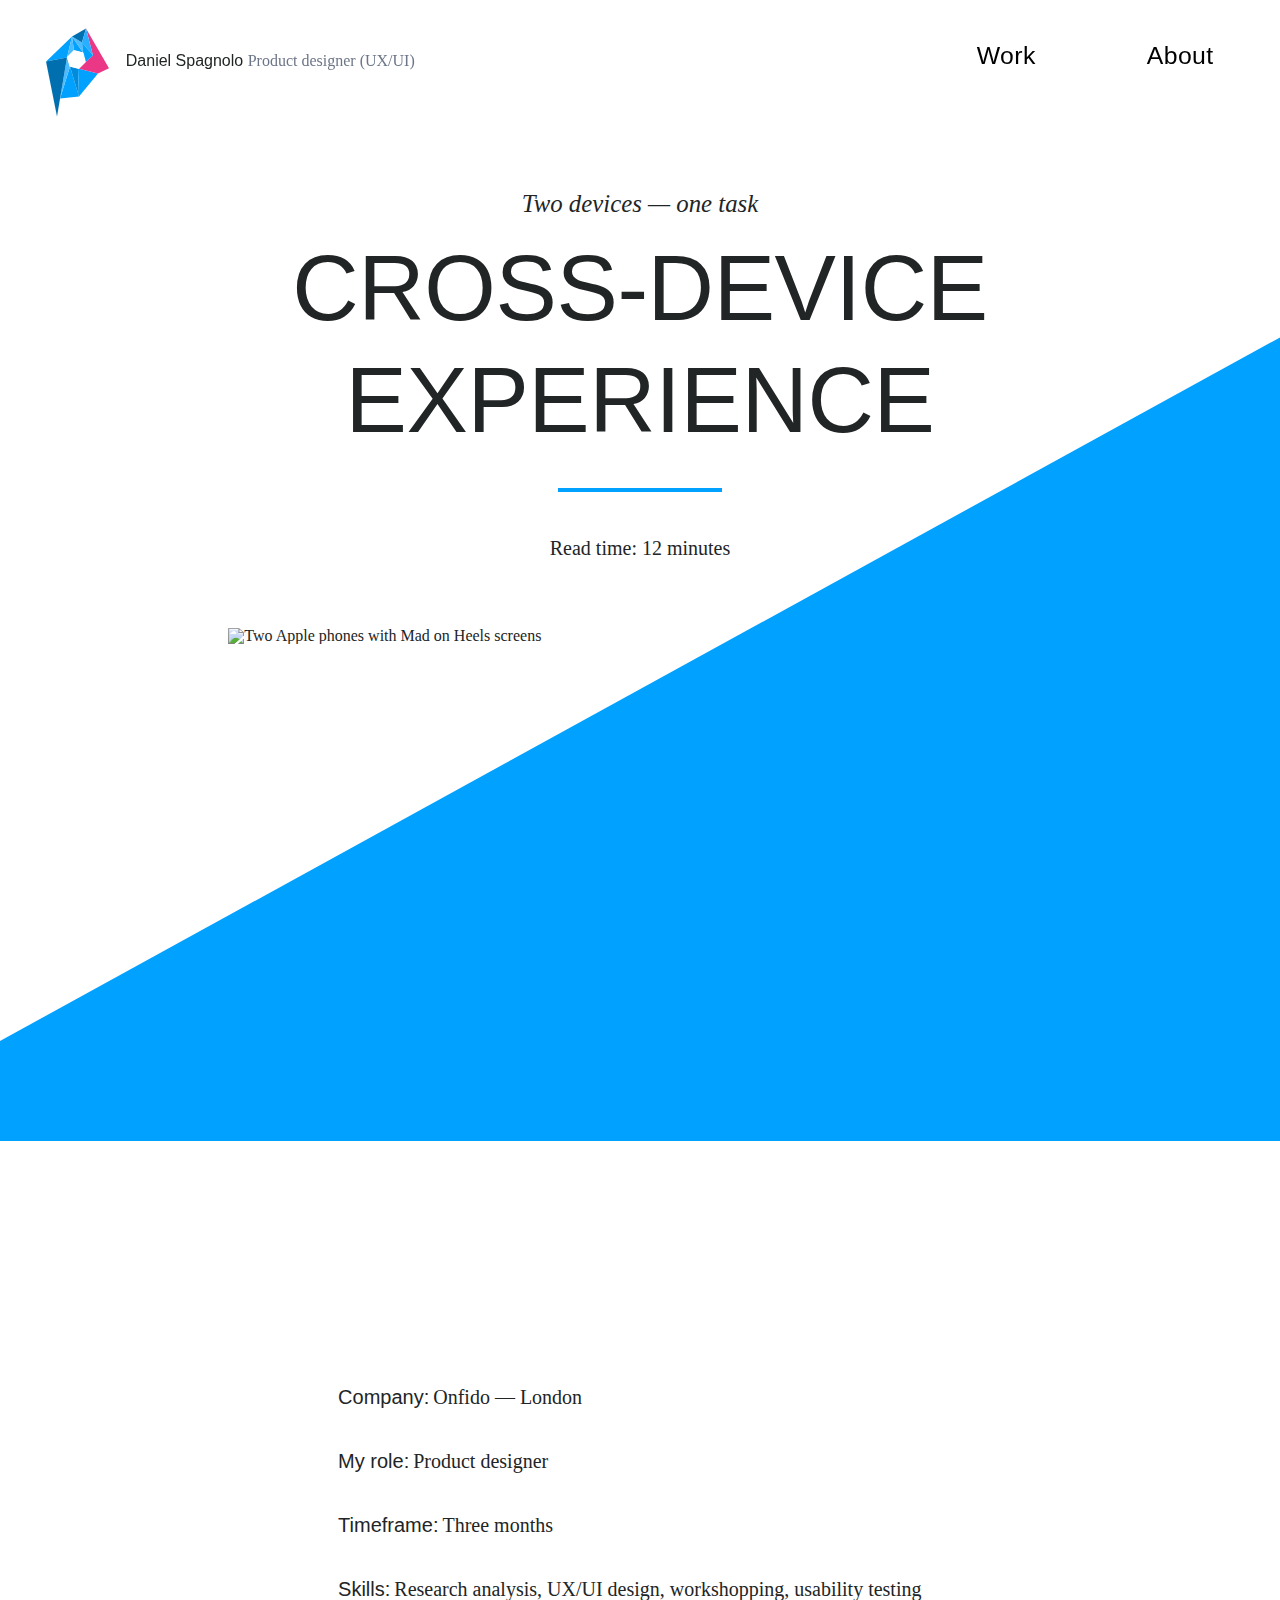
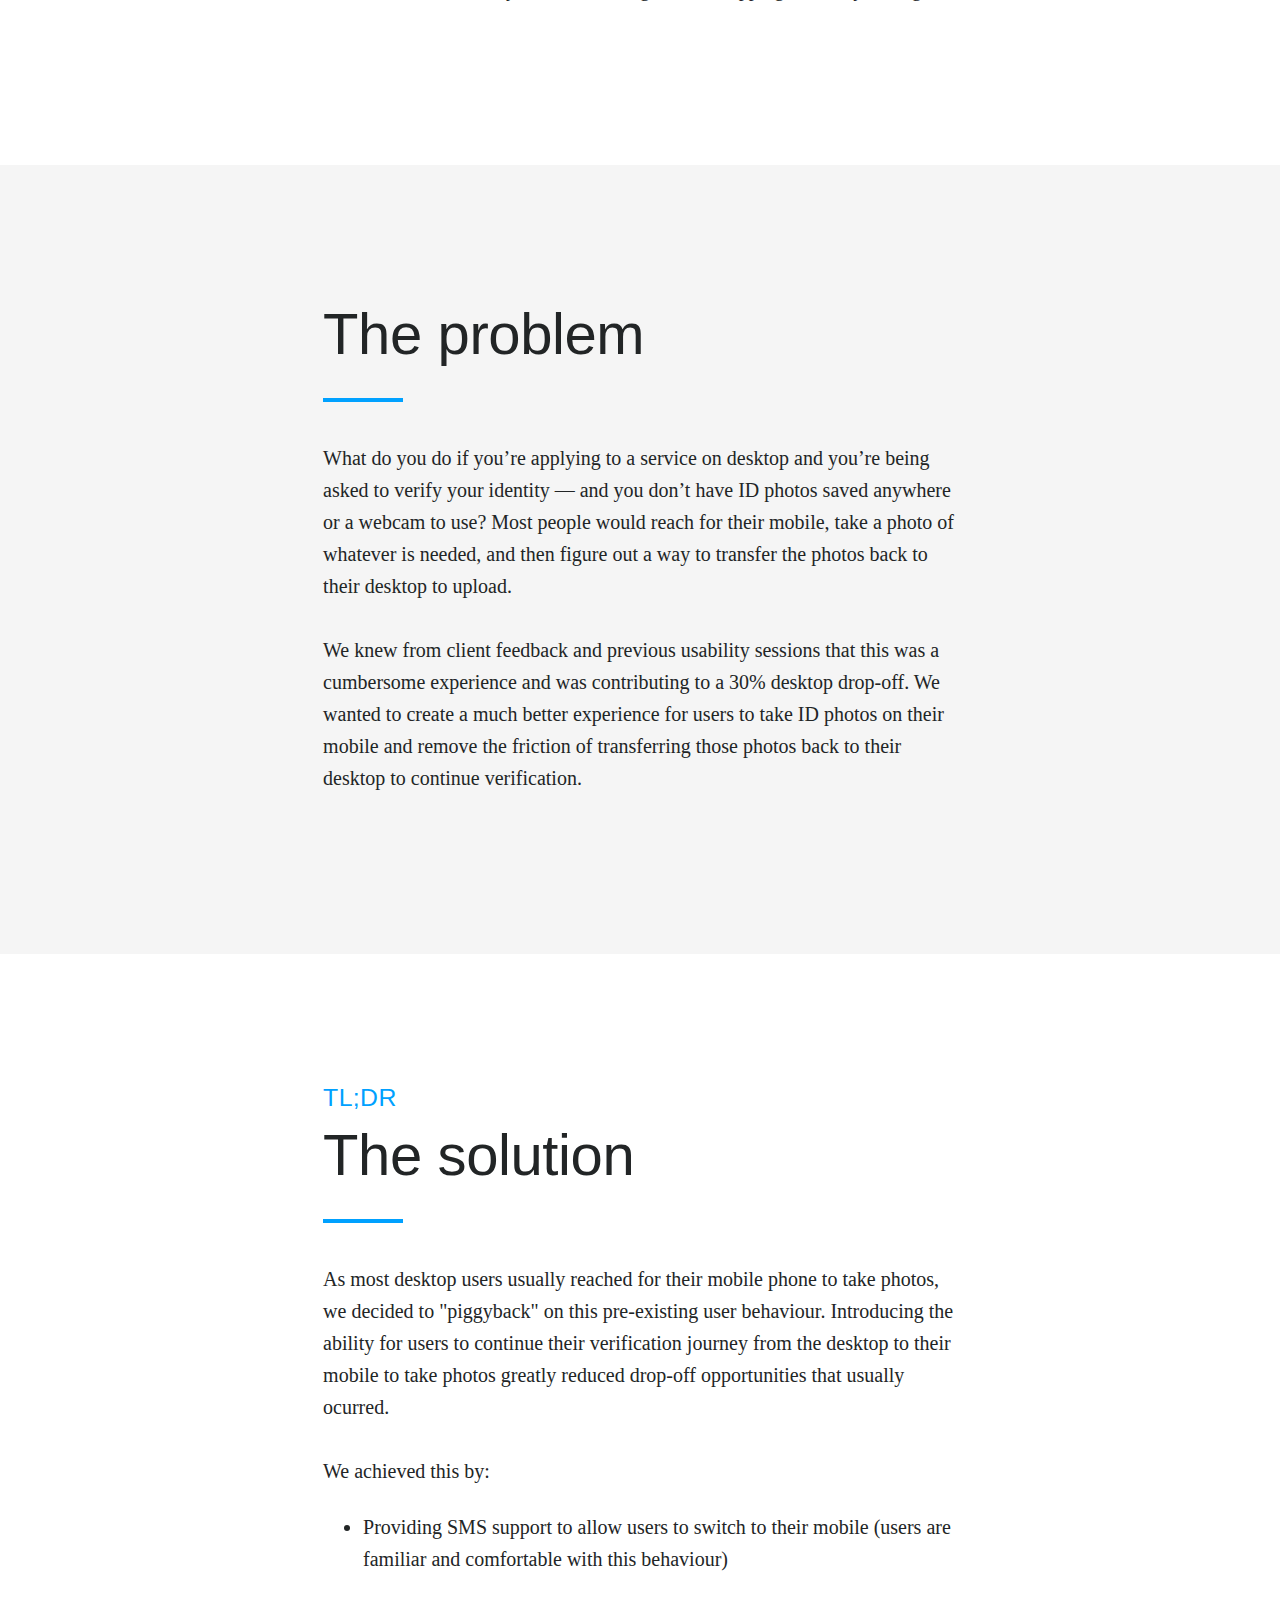
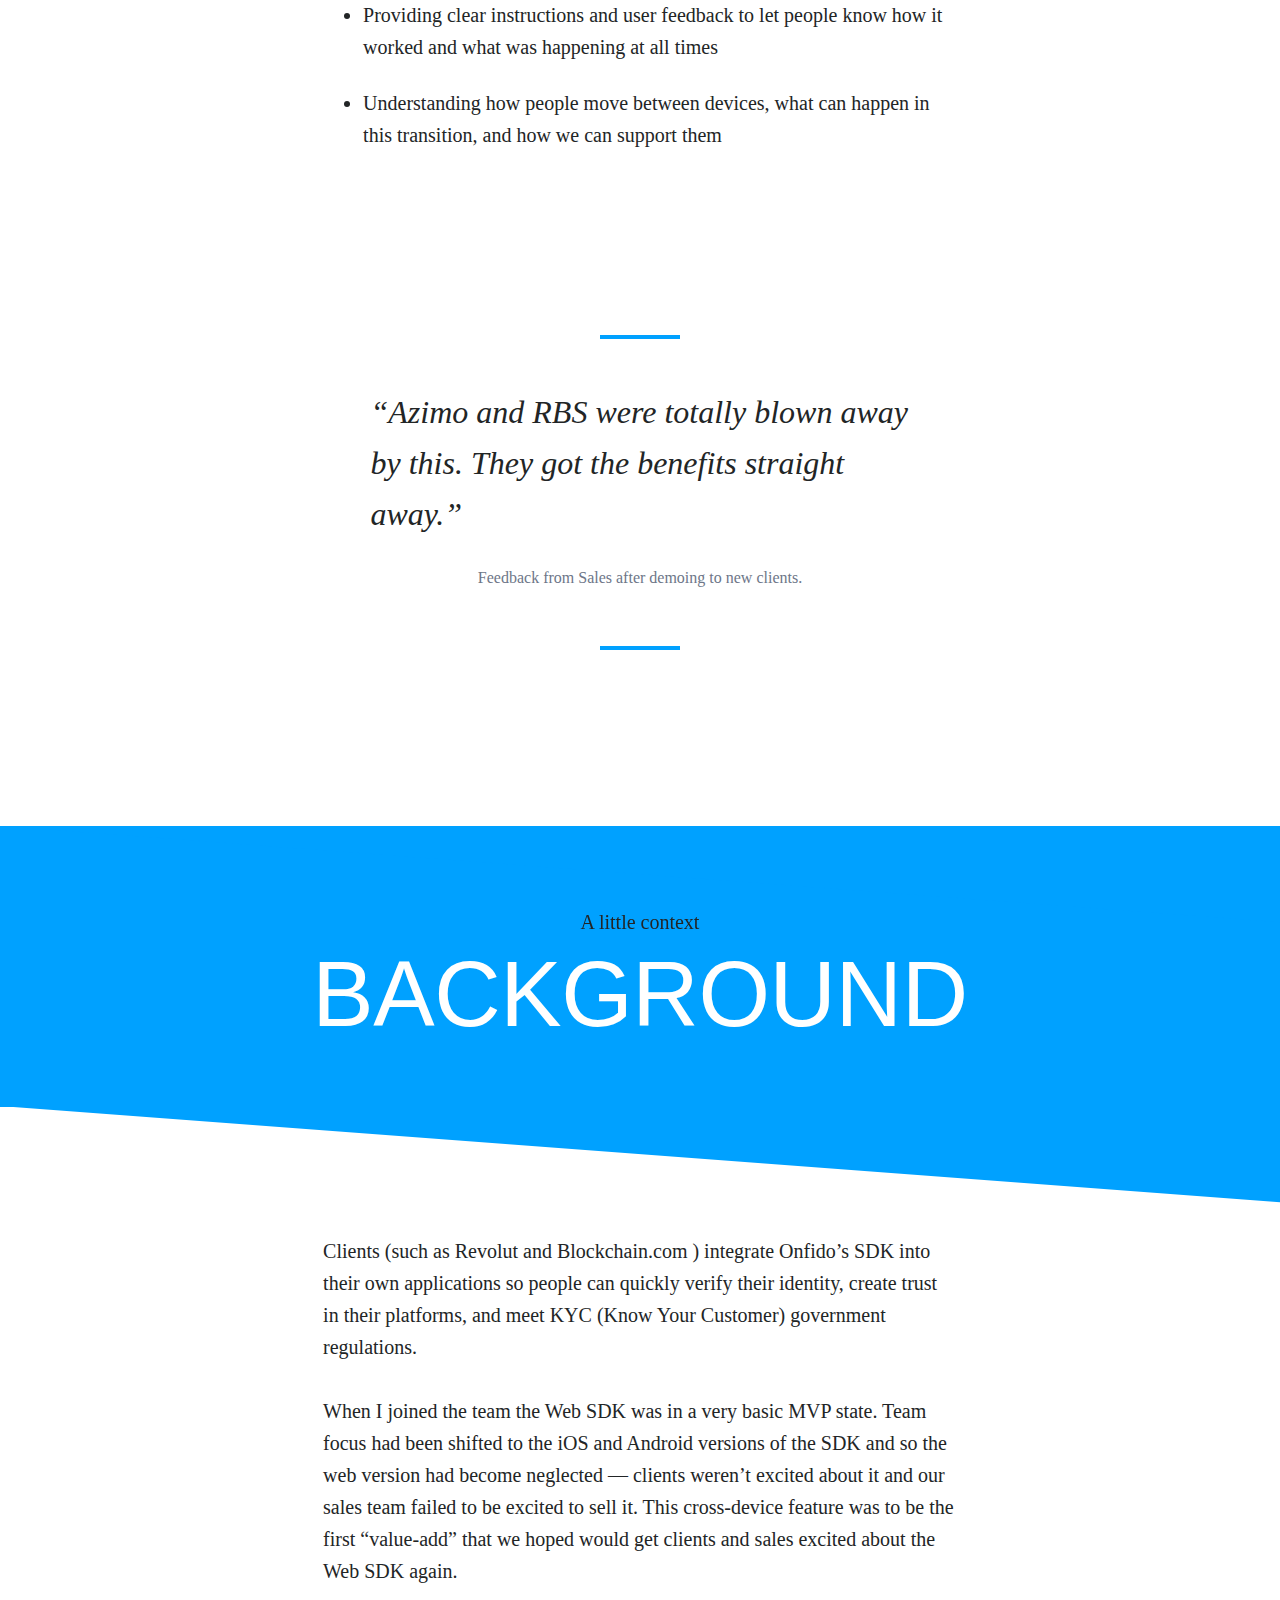
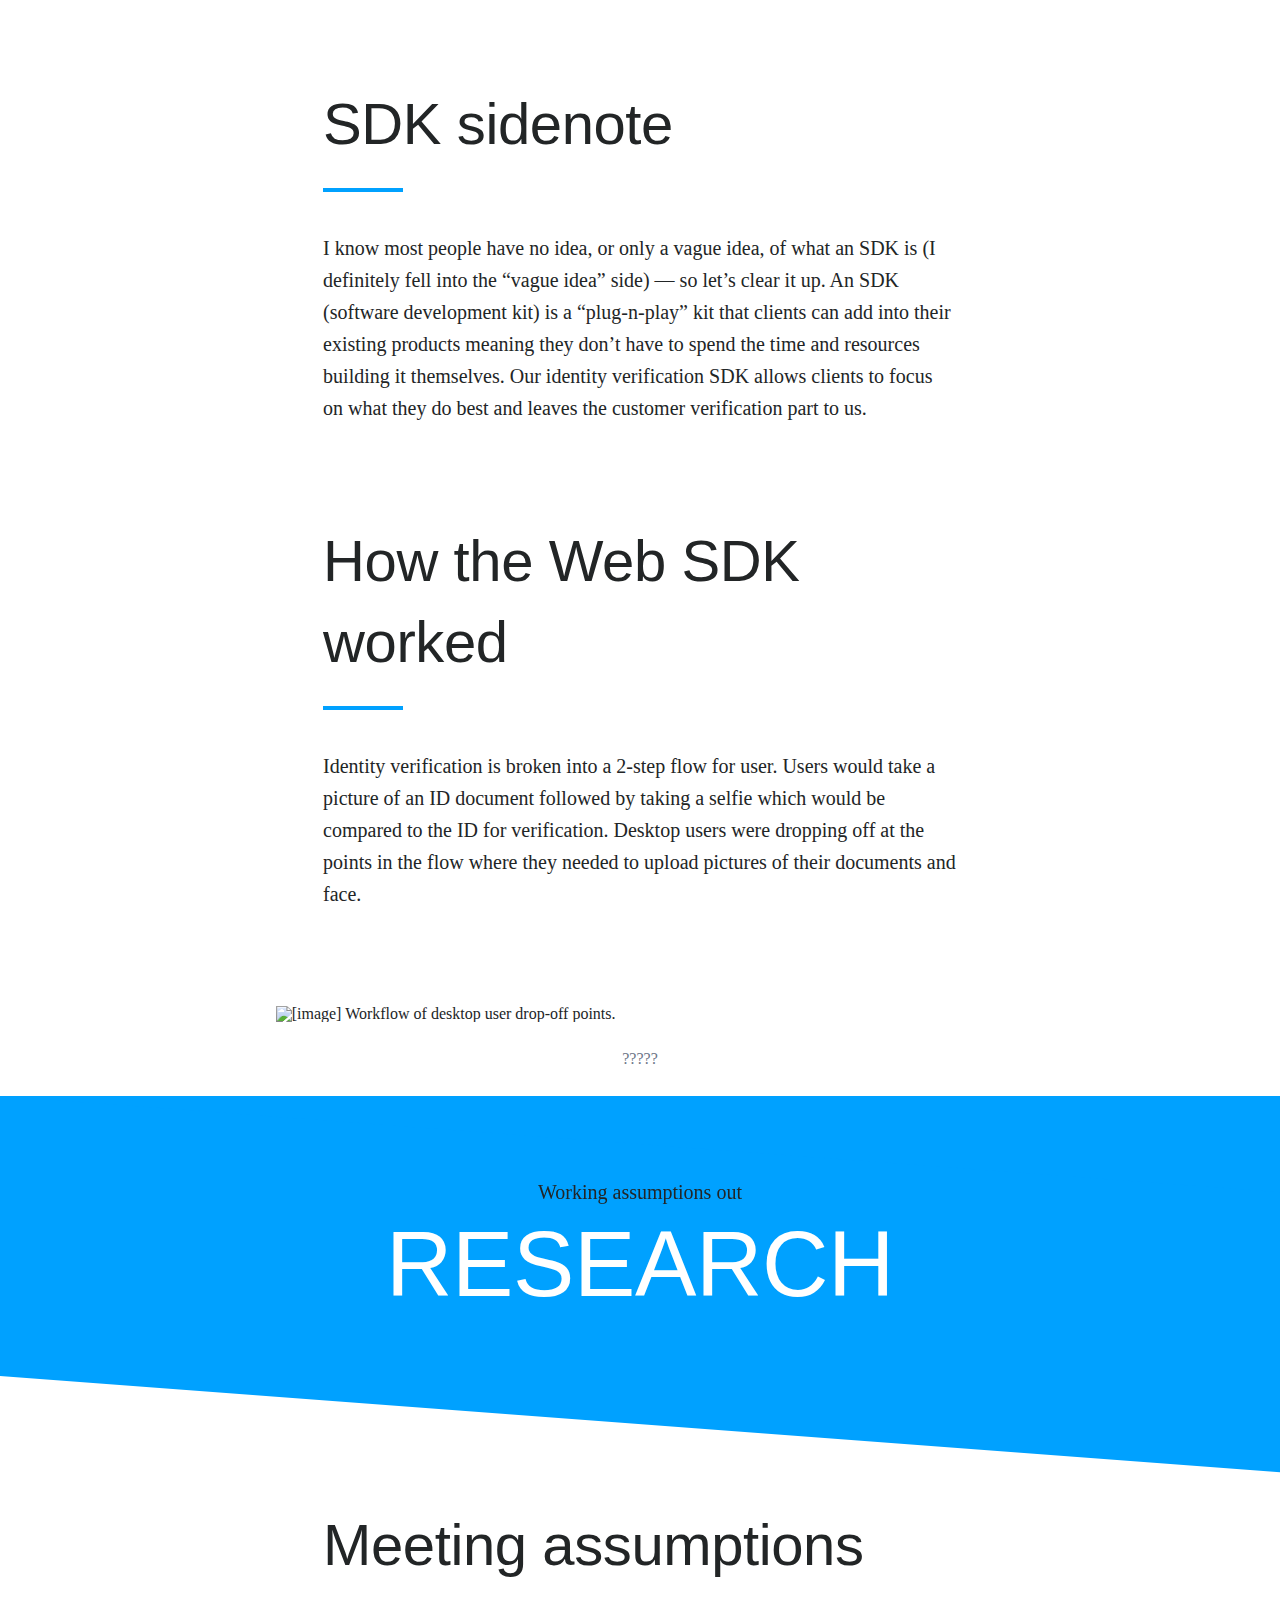
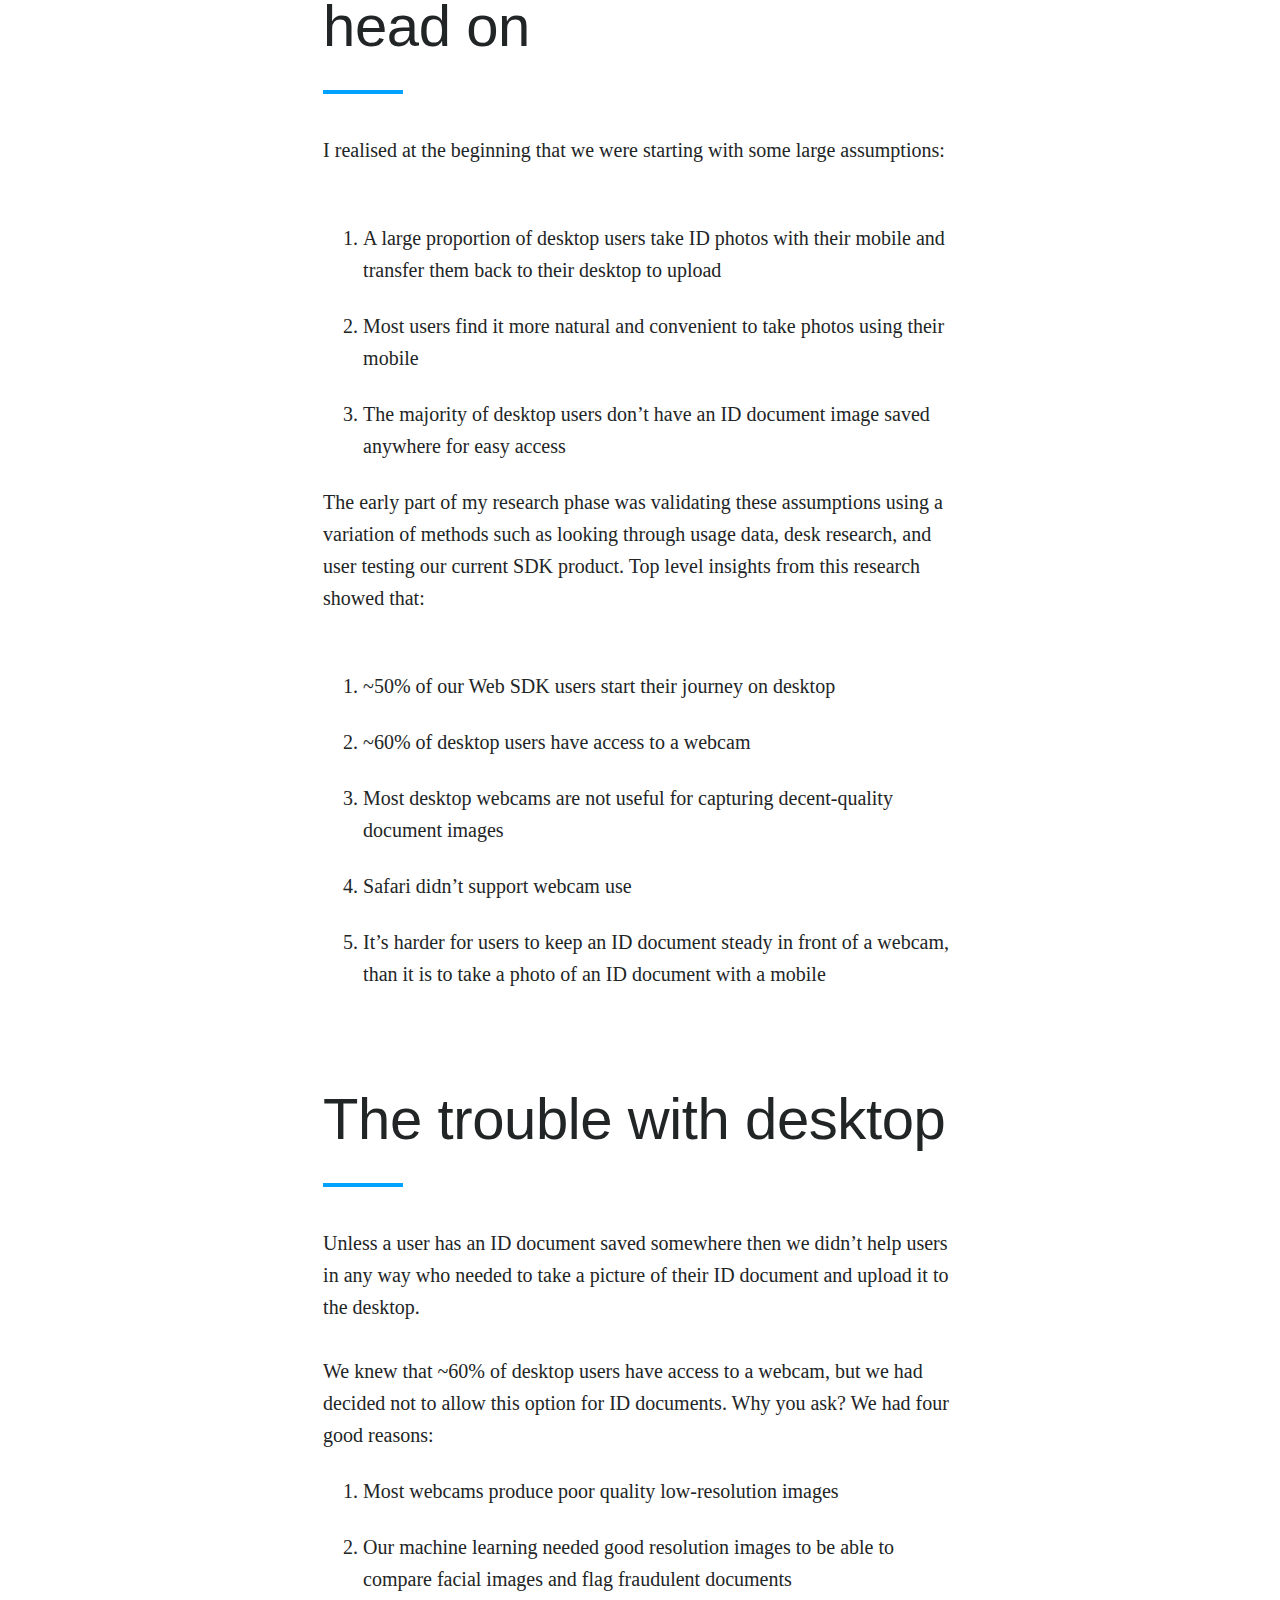
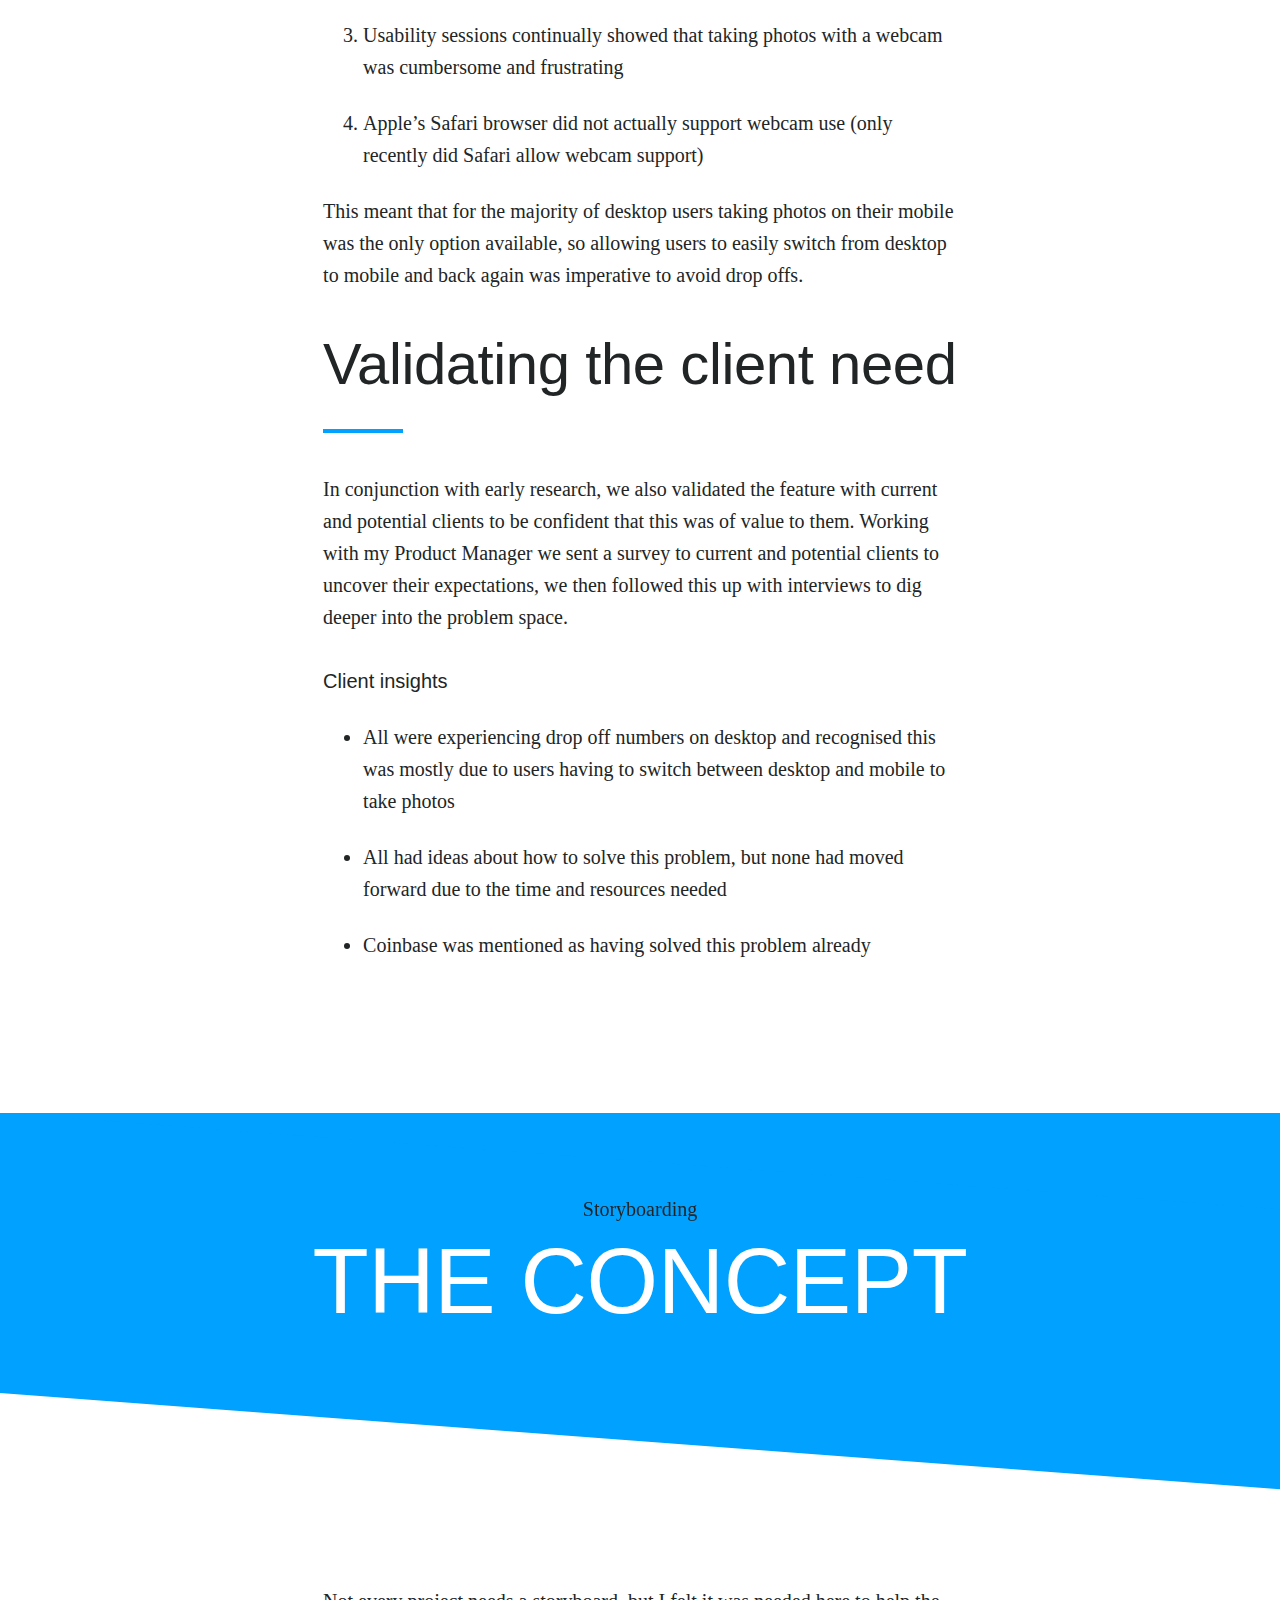
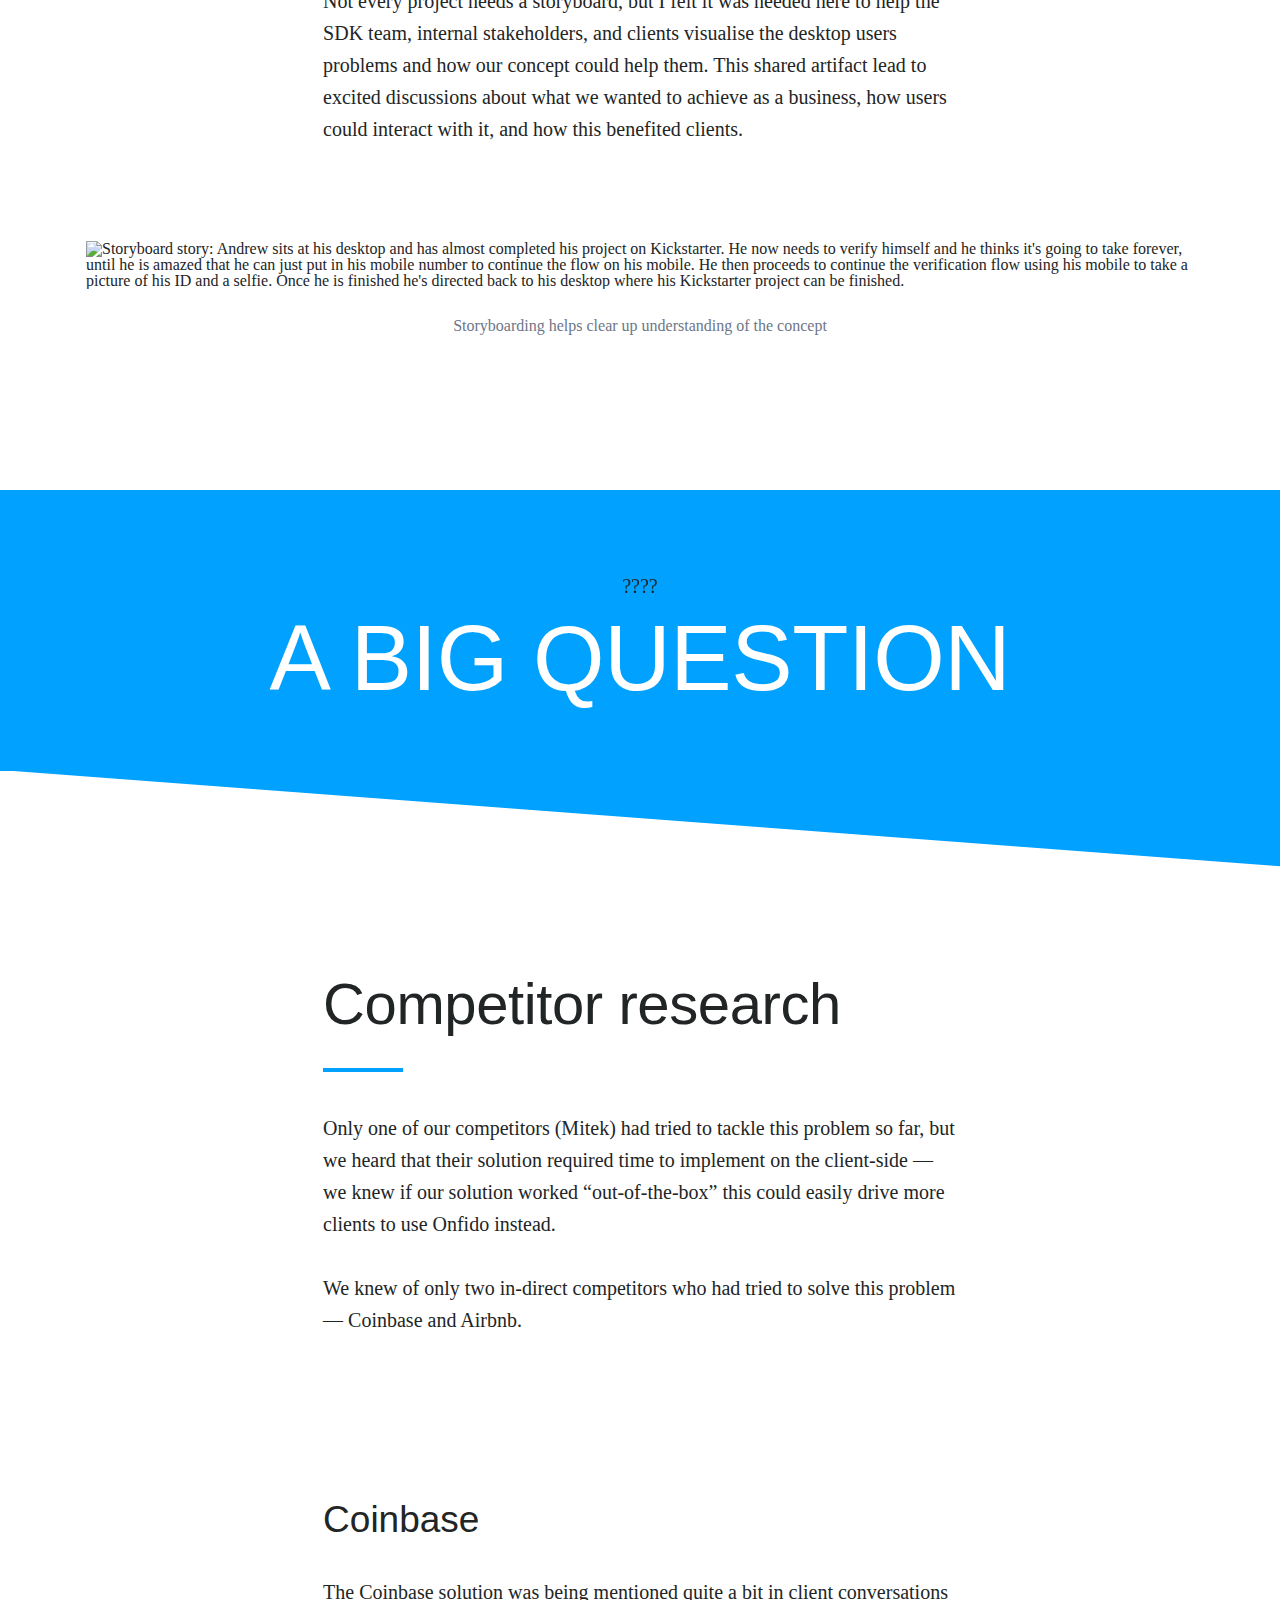
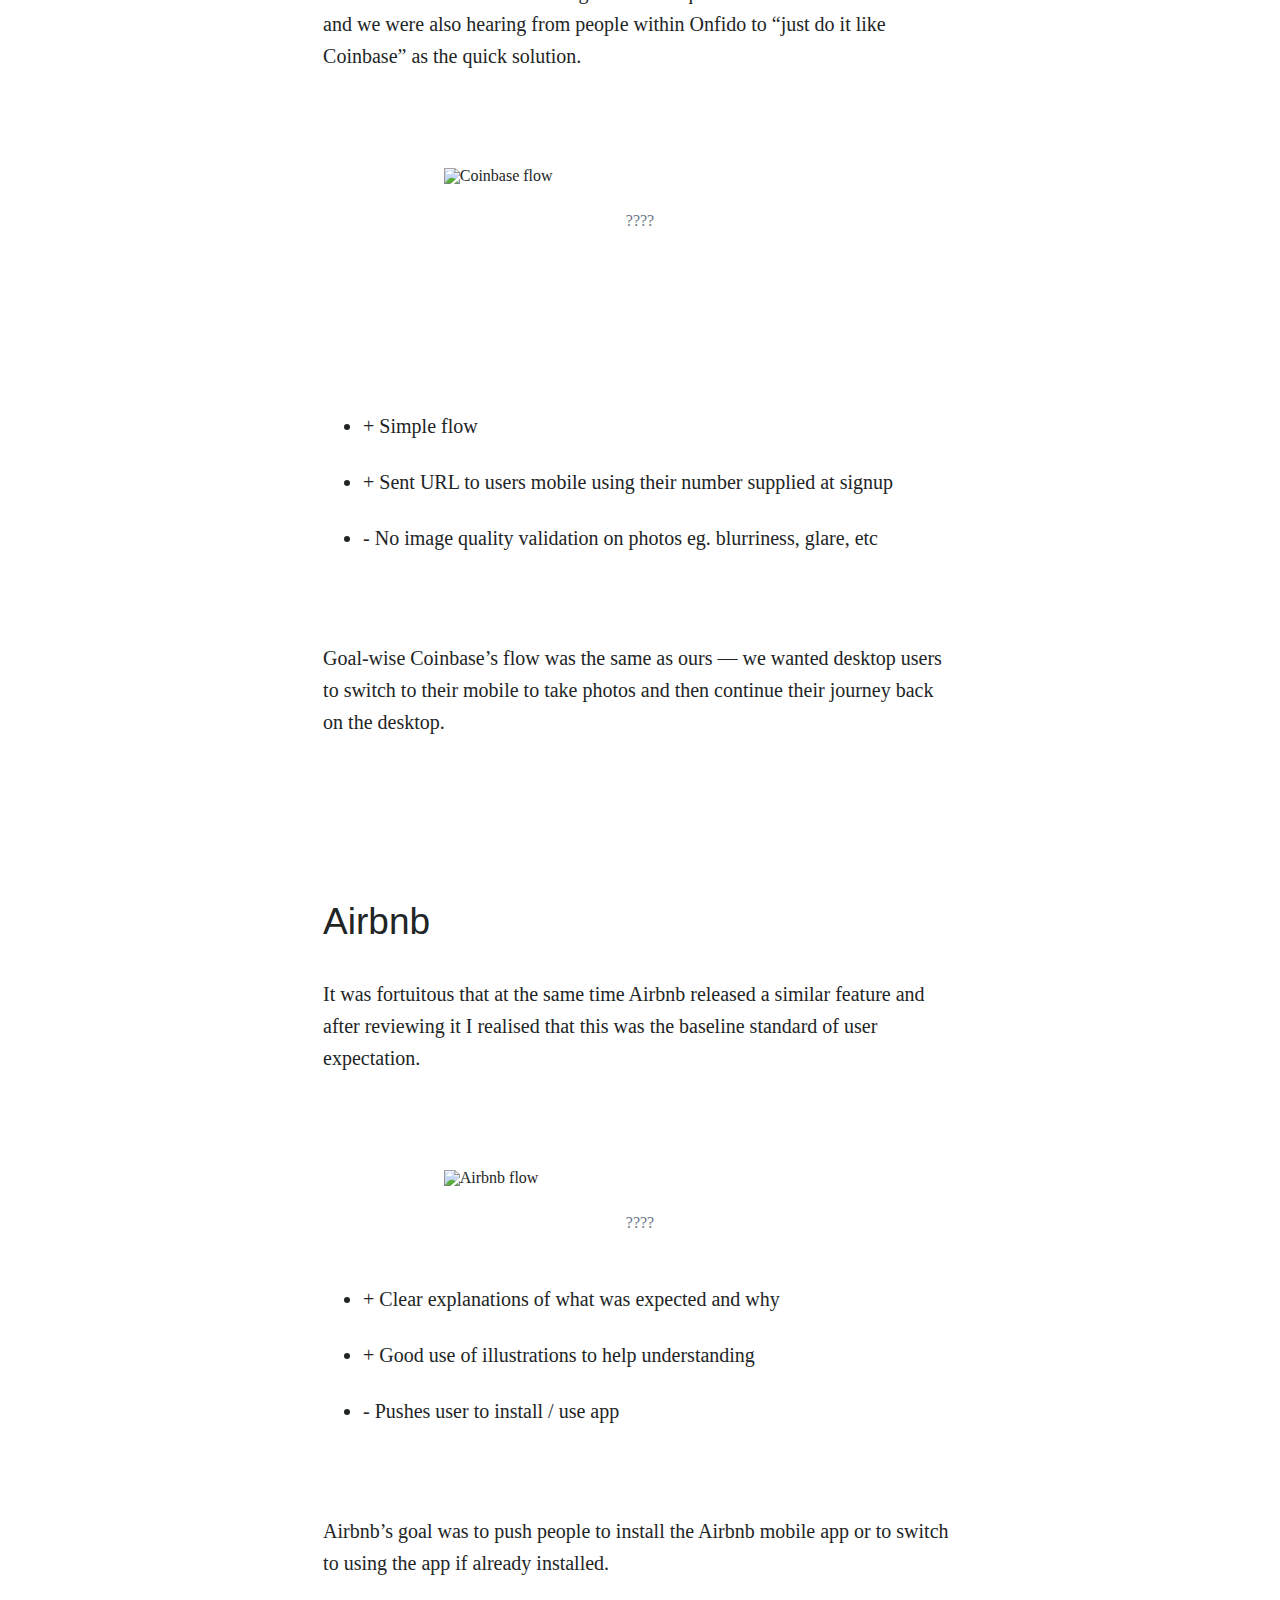
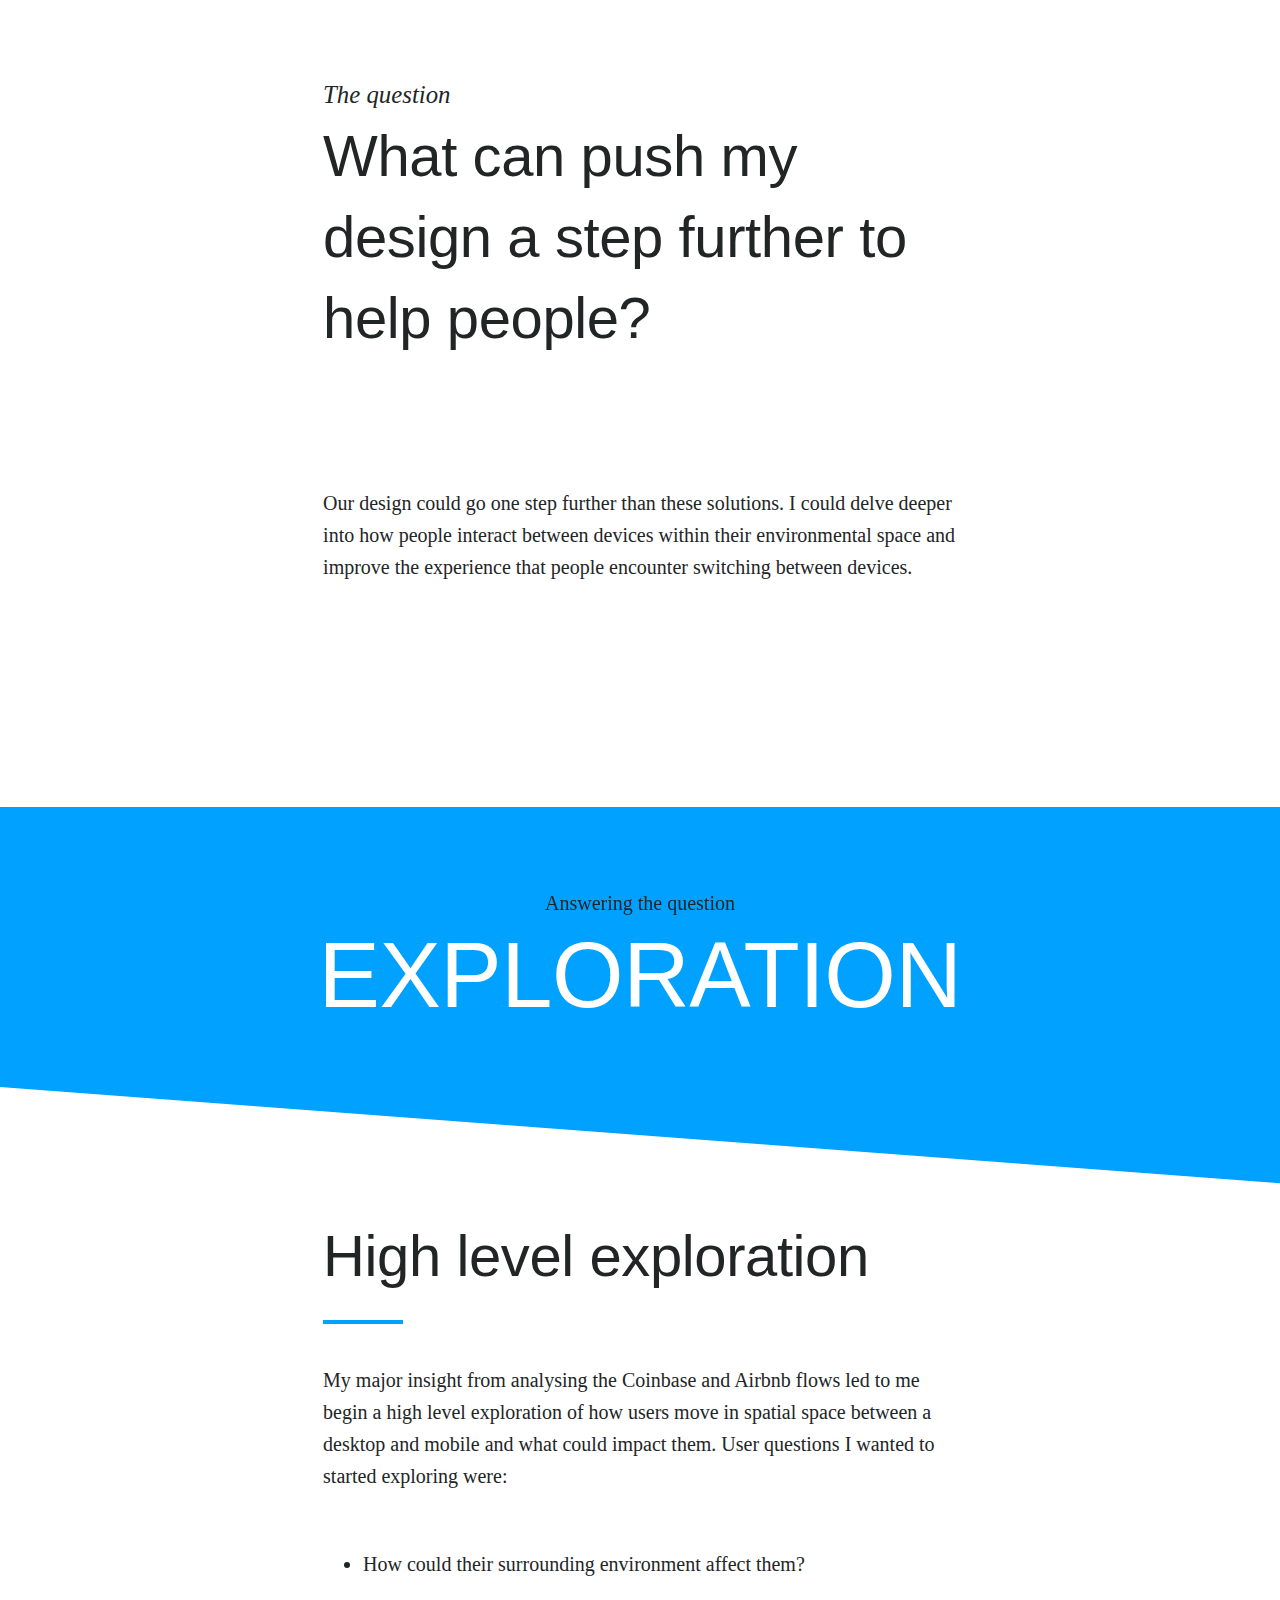
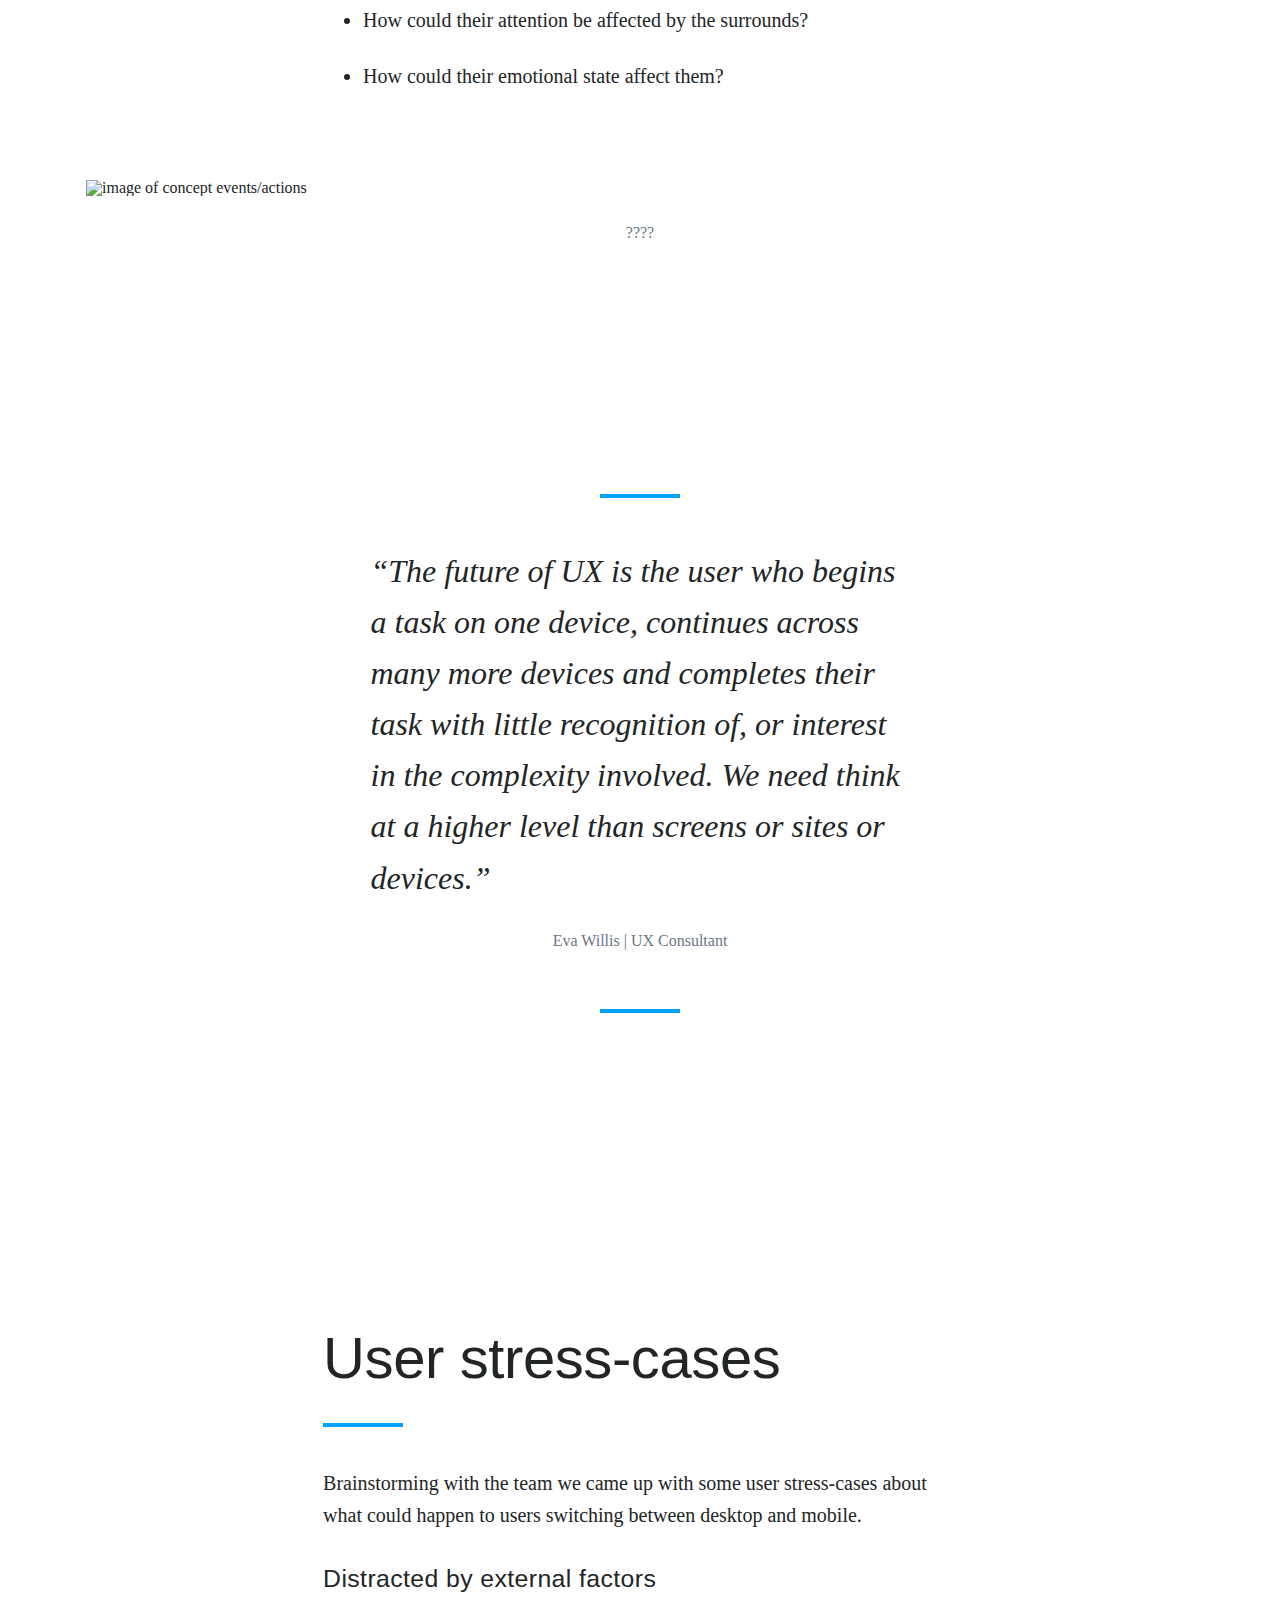
==== commit d544c75f: "Add files via upload" ====
--- a/casestudy-cross-device.html
+++ b/casestudy-cross-device.html
@@ -30,7 +30,7 @@
 
 		<!-- Bootstrap core CSS -->
 	    <link href="css/bootstrap-grid.css" rel="stylesheet"> 
-	    <link rel="stylesheet" type="text/css" href="css/styles-2017-mini.css">
+	    <link rel="stylesheet" type="text/css" href="css/styles-2017.css">
 
 	    <!-- Global site tag (gtag.js) - Google Analytics -->
 		<script async src="https://www.googletagmanager.com/gtag/js?id=UA-52715158-2"></script>
@@ -122,9 +122,9 @@
 
 
 			        	<!-- Reading time -->
-			            	<!-- <div class="center-text">
-			            		<p class="no-padding-btm">Read time: ???????</p>
-			            	</div> -->
+			            	<div class="center-text">
+			            		<p class="no-padding-btm">Read time: 12 minutes</p>
+			            	</div>
 		            
 		            </div> <!-- end row -->   
 
@@ -200,19 +200,9 @@
 					</div>
 
 					<div>
-						<p>Clients integrate with Onfido's web-based identity verification SDK to use within their user onboarding experience. This allows them to be KYC (know your customer) compliant and reduce fraud on their services. Our SDK allows clients to verify users instantly by requesting a picture of an ID document (verifying legal identity) and then asking for a selfie (to compare with the ID document supplied).</p>
-
-						<p>From client feedback, and our own SDK user-testing sessions, we saw a big friction point for <span class="italic">desktop</span> users when asked to upload an ID document and a selfie.</p>
-
-						<p class="no-padding-btm">The three main painpoints observed were:</p>
-
-						<ol>
-							<li>Users having to remember where they'd stored their ID document files (either on their computer or on a cloud service)</li>
-							<li>Users having to take photos with their mobile phone and then transfer them back to their desktop to upload</li>
-							<li>Users able to use a webcam, but their webcam producing poor quality images</li>
-						</ol>
-
-						<p>This was ultimately leading to high drop-off numbers, fewer onboarded users, and subsequently lower revenue for our clients.</p>
+						<p>What do you do if you’re applying to a service on desktop and you’re being asked to verify your identity — and you don’t have ID photos saved anywhere or a webcam to use? Most people would reach for their mobile, take a photo of whatever is needed, and then figure out a way to transfer the photos back to their desktop to upload.</p>
+
+						<p>We knew from client feedback and previous usability sessions that this was a cumbersome experience and was contributing to a 30% desktop drop-off. We wanted to create a much better experience for users to take ID photos on their mobile and remove the friction of transferring those photos back to their desktop to continue verification. </p>
 					</div>
 
 				</div> <!-- end row -->
@@ -240,15 +230,14 @@
 					</div>
 
 					<div>
-						<p>As most desktop users usually reached for their mobile phone to take photos, we decided to "piggyback" on this pre-existing user behaviour. Introducing the ability for a user to easily continue their verification process on their mobile, and automatically upload these photos back to the desktop, greatly reduced time-wasting and various drop-off opportunities that transferring files back to a desktop usually incurred.</p>
-
-						<p class="no-padding-btm">Steps the user now took to successfully complete the verification process:</p>
+						<p>As most desktop users usually reached for their mobile phone to take photos, we decided to "piggyback" on this pre-existing user behaviour. Introducing the ability for users to continue their verification journey from the desktop to their mobile to take photos greatly reduced drop-off opportunities that usually ocurred.</p>
+
+						<p class="no-padding-btm">We achieved this by:</p>
 
 						<ol>
-							<li>Texting a url link to their mobile phone from our web SDK</li>
-							<li>Guiding them through taking an ID document and selfie photo on their mobile phone</li>
-							<li>Automatically synching photos back to the desktop</li>
-							<li>Guiding the user upon completion back to the desktop to continue the clients onboarding journey</li>
+							<li>Providing SMS support to allow users to switch to their mobile (users are familiar and comfortable with this behaviour)</li>
+							<li>Providing clear instructions and user feedback to let people know how it worked and what was happening at all times</li>
+							<li>Understanding how people move between devices, what can happen in this transition, and how we can support them</li>
 						</ol>
 					</div>
 
@@ -275,7 +264,7 @@
 
 				<div class="row col-xs-10 col-sm-10 col-md-7 col-lg-6 center">		
 						<div>
-				    		<blockquote class="center-text">“Azimo and RBS were totally blown away by this. They got the benefits straight away.”</blockquote>
+				    		<blockquote>“Azimo and RBS were totally blown away by this. They got the benefits straight away.”</blockquote>
 				    		<figcaption>Feedback from Sales after demoing to new clients.</figcaption>
 				    	</div> 
 		    	</div>
@@ -290,32 +279,1215 @@
 
 
 
-	<!-- Full casestudy coming soon module  _______________________________________________________________________________________________________________________-->
-
-		<section class="quote-module padding-btm">
+	<!-- Section break module ___________________________________________________________________________________________________________________________ -->
+
+		<section class="section-break-module">
+
+				<div class="container">
+
+		    		<div class="row col-md-12 center-text">
+					
+			        	<!-- Sub title -->
+			            	<div>
+			            		<p class="no-padding">A little context</p>
+			            	</div>
+
+
+			        	<!-- Title -->
+			            	<div>
+			            		<h1>Background</h1>
+			              	</div>
+
+		            </div> <!-- end row -->
+
+	            </div> <!-- end container -->
+
+            </section> <!-- end Section break module -->
+            
+
+
+	<!-- Background (Generic module) ___________________________________________________________________________________________________________________________ -->
+
+		<section class="generic-module">
+
+			<div class="container no-padding-btm">
+
+				<div class="row col-xs-11 col-sm-10 col-md-8 col-lg-7 center padding-btm">
+
+					<div>
+						<p>Clients (such as Revolut and Blockchain.com ) integrate Onfido’s SDK into their own applications so people can quickly verify their identity, create trust in their platforms, and meet KYC (Know Your Customer) government regulations.</p>
+						
+						<p>When I joined the team the Web SDK was in a very basic MVP state. Team focus had been shifted to the iOS and Android versions of the SDK and so the web version had become neglected — clients weren’t excited about it and our sales team failed to be excited to sell it. This cross-device feature was to be the first “value-add” that we hoped would get clients and sales excited about the Web SDK again.</p>
+					</div>
+
+				</div> <!-- end row -->
+
+				<div class="row col-xs-11 col-sm-10 col-md-8 col-lg-7 center padding-btm">
+
+					<div>
+						<h2>SDK sidenote</h2>
+							<div class="horizontal-line-small"></div>
+					</div>					
+
+					<div>
+						<p>I know most people have no idea, or only a vague idea, of what an SDK is (I definitely fell into the “vague idea” side) — so let’s clear it up. An SDK (software development kit) is a “plug-n-play” kit that clients can add into their existing products meaning they don’t have to spend the time and resources building it themselves. Our identity verification SDK allows clients to focus on what they do best and leaves the customer verification part to us.</p>
+					</div>
+
+				</div> <!-- end row -->
+
+				<div class="row col-xs-11 col-sm-10 col-md-8 col-lg-7 center">
+
+					<div>
+						<h2>How the Web SDK worked</h2>
+							<div class="horizontal-line-small"></div>
+					</div>					
+
+					<div>
+						<p>Identity verification is broken into a 2-step flow for user. Users would take a picture of an ID document followed by taking a selfie which would be compared to the ID for verification. Desktop users were dropping off at the points in the flow where they needed to upload pictures of their documents and face.</p>
+					</div>
+
+				</div> <!-- end row -->	
+
+				<div class="row col-md-8 center">	
+
+					<figure>
+	              		<img srcset=""
+	              		src="" class="img-responsive center" alt="[image] Workflow of desktop user drop-off points.">
+	              		<figcaption>
+	              			?????
+	              		</figcaption>
+	            	</figure>
+
+            	</div> <!-- end image row -->							
+
+			</div> <!-- end conatiner -->
+
+		</section> <!-- end Choice of two -->  
+
+
+
+	<!-- Section break module ___________________________________________________________________________________________________________________________ -->
+
+		<section class="section-break-module">
+
+				<div class="container">
+
+		    		<div class="row col-md-12 center-text">
+
+					
+		        		<!-- Sub title -->
+		            	<div>
+		            		<p class="no-padding">Working assumptions out</p>
+		            	</div>
+
+
+			        	<!-- Title -->
+			            	<div>
+			            		<h1>Research</h1>
+			              	</div>
+
+		            </div> <!-- end row -->
+
+	            </div> <!-- end container -->
+
+            </section> <!-- end Section break module -->
+
+
+
+	<!-- Assumptive research  ___________________________________________________________________________________________________________________________ -->
+
+		<section class="generic-module">
 
 			<div class="container">
 
+				<div class="row col-xs-11 col-sm-10 col-md-8 col-lg-7 center padding-btm">
+
+					<div>
+						<h2>Meeting assumptions head on</h2>
+							<div class="horizontal-line-small"></div>
+					</div>
+
+					<div>
+						<p>I realised at the beginning that we were starting with some large assumptions:</p>
+						<ol>
+							<li>A large proportion of desktop users take ID photos with their mobile and transfer them back to their desktop to upload</li>
+							<li>Most users find it more natural and convenient to take photos using their mobile</li>
+							<li>The majority of desktop users don’t have an ID document image saved anywhere for easy access</li>
+						</ol>
+					</div>
+
+					<div>
+						<p>The early part of my research phase was validating these assumptions using a variation of methods such as looking through usage data, desk research, and user testing our current SDK product. Top level insights from this research showed that:</p>
+						<ol>
+							<li>~50% of our Web SDK users start their journey on desktop</li>
+							<li>~60% of desktop users have access to a webcam</li>
+							<li>Most desktop webcams are not useful for capturing decent-quality document images</li>
+							<li>Safari didn’t support webcam use</li>
+							<li>It’s harder for users to keep an ID document steady in front of a webcam, than it is to take a photo of an ID document with a mobile</li>
+						</ol>
+					</div>
+
+				</div> <!-- end row -->
+
+			<div class="row col-xs-11 col-sm-10 col-md-8 col-lg-7 center">
+
+					<div>
+						<h2>The trouble with desktop</h2>
+							<div class="horizontal-line-small"></div>
+					</div>					
+
+					<div>
+						<p>Unless a user has an ID document saved somewhere then we didn’t help users in any way who needed to take a picture of their ID document and upload it to the desktop.</p>
+
+						<p class="no-padding-btm">We knew that ~60% of desktop users have access to a webcam, but we had decided not to allow this option for ID documents. Why you ask? We had four good reasons:</p>
+
+						<ol>
+							<li>Most webcams produce poor quality low-resolution images</li>
+							<li>Our machine learning needed good resolution images to be able to compare facial images and flag fraudulent documents</li>
+							<li>Usability sessions continually showed that taking photos with a webcam was cumbersome and frustrating</li>
+							<li>Apple’s Safari browser did not actually support webcam use (only recently did Safari allow webcam support)</li>
+						</ol>
+
+						<p>This meant that for the majority of desktop users taking photos on their mobile was the only option available, so allowing users to easily switch from desktop to mobile and back again was imperative to avoid drop offs.</p>
+					</div>
+
+				</div> <!-- end row -->	
+
+			<div class="row col-xs-11 col-sm-10 col-md-8 col-lg-7 center">
+
+					<div>
+						<h2>Validating the client need</h2>
+							<div class="horizontal-line-small"></div>
+					</div>					
+
+					<div>
+						<p>In conjunction with early research, we also validated the feature with current and potential clients to be confident that this was of value to them. Working with my Product Manager we sent a survey to current and potential clients to uncover their expectations, we then followed this up with interviews to dig deeper into the problem space.</p>
+
+						<h5 class="inline-block">Client insights</h5>
+							<ul>
+								<li>All were experiencing drop off numbers on desktop and recognised this was mostly due to users having to switch between desktop and mobile to take photos</li>
+								<li>All had ideas about how to solve this problem, but none had moved forward due to the time and resources needed</li>
+								<li>Coinbase was mentioned as having solved this problem already</li>
+							</ul>
+					</div>
+
+				</div> <!-- end row -->								
+
+			</div> <!-- end container -->
+
+		</section> <!-- end Assumptive research -->  
+
+
+
+	<!-- Section break module ___________________________________________________________________________________________________________________________ -->
+
+		<section class="section-break-module">
+
+				<div class="container">
+
+		    		<div class="row col-md-12 center center-text">
+					
+		        		<!-- Sub title -->
+		            	<div>
+		            		<p class="no-padding">Storyboarding</p>
+		            	</div>
+
+
+		        		<!-- Title -->
+		            	<div>
+		            		<h1>The concept</h1>
+		              	</div>
+
+		            </div> <!-- end row -->	
+
+	            </div> <!-- end container -->
+
+            </section> <!-- end Section break module -->             
+
+
+
+	<!-- The concept ___________________________________________________________________________________________________________________________ -->
+
+		<section class="generic-module">
+
+			<div class="container">
+
+				<div class="row col-xs-11 col-sm-10 col-md-8 col-lg-7 center padding-top">
+
+					<div>
+						<p>Not every project needs a storyboard, but I felt it was needed here to help the SDK team, internal stakeholders, and clients visualise the desktop users problems and how our concept could help them. This shared artifact lead to excited discussions about what we wanted to achieve as a business, how users could interact with it, and how this benefited clients. </p>
+					</div>
+
+				</div> <!-- end row -->
+
+				<div class="row col-md-12 center">
+
+					<figure>
+						<img srcset="img/cross-device/storyboard@2x.gif 2x" 
+						src="img/cross-device/storyboard@1x.gif" class="img-responsive center" alt="Storyboard story: Andrew sits at his desktop and has almost completed his project on Kickstarter. He now needs to verify himself and he thinks it's going to take forever, until he is amazed that he can just put in his mobile number to continue the flow on his mobile. He then proceeds to continue the verification flow using his mobile to take a picture of his ID and a selfie. Once he is finished he's directed back to his desktop where his Kickstarter project can be finished.">
+						<figcaption>Storyboarding helps clear up understanding of the concept</figcaption>
+					</figure>
+
+            	</div> <!-- end image row --> 					
+
+			</div> <!-- end container -->
+
+		</section> <!-- end The concept -->  
+
+
+
+	<!-- Section break module ___________________________________________________________________________________________________________________________ -->
+
+		<section class="section-break-module">
+
+				<div class="container">
+
+		    		<div class="row col-md-12 center center-text">
+					
+		        		<!-- Sub title -->
+		            	<div>
+		            		<p class="no-padding">????</p>
+		            	</div>
+
+
+		        		<!-- Title -->
+		            	<div>
+		            		<h1>A big question</h1>
+		              	</div>
+
+		            </div> <!-- end row -->	
+
+	            </div> <!-- end container -->
+
+            </section> <!-- end Section break module -->		 
+
+
+
+	<!-- One big question ___________________________________________________________________________________________________________________________ -->
+
+		<section class="generic-module">
+
+			<div class="container">
+
+				<div class="row col-xs-11 col-sm-10 col-md-8 col-lg-7 center padding-top">
+
+					<div>
+						<h2>Competitor research</h2>
+							<div class="horizontal-line-small"></div>
+					</div>	
+
+					<div>
+						<p>Only one of our competitors (Mitek) had tried to tackle this problem so far, but we heard that their solution required time to implement on the client-side — we knew if our solution worked “out-of-the-box” this could easily drive more clients to use Onfido instead.</p>
+
+						<p>We knew of only two in-direct competitors who had tried to solve this problem — Coinbase and Airbnb.</p>
+
+					</div>
+
+				</div> <!-- end row -->
+
+				<div class="row col-xs-11 col-sm-10 col-md-8 col-lg-7 center padding-top padding-btm">
+
+					<div>
+						<h3 class="inline-block">Coinbase</h3>
+						<p>The Coinbase solution was being mentioned quite a bit in client conversations and we were also hearing from people within Onfido to “just do it like Coinbase” as the quick solution.</p>
+					</div>
+
+					<div class="row col-md-8 center">
+
+						<figure>
+							<img srcset="img/??/??@2x.png 2x" 
+							src="img/??/??@1x.png" class="img-responsive center" alt="Coinbase flow">
+							<figcaption>????</figcaption>
+						</figure>
+
+				</div>
+
+            	</div> <!-- end row --> 
+
+            	<div class="row col-xs-11 col-sm-10 col-md-8 col-lg-7 center padding-top padding-btm">
+
+            		<ul class="padding-btm">
+            			<li>+ Simple flow </li>
+            			<li>+ Sent URL to users mobile using their number supplied at signup</li>
+            			<li>- No image quality validation on photos eg. blurriness, glare, etc</li>
+            		</ul>
+
+            		<p>Goal-wise Coinbase’s flow was the same as ours — we wanted desktop users to switch to their mobile to take photos and then continue their journey back on the desktop.</p>
+            		
+            	</div>	<!-- End row -->
+
+
+
+				<div class="row col-xs-11 col-sm-10 col-md-8 col-lg-7 center">
+
+					<div>
+						<h3 class="inline-block">Airbnb</h3>
+						<p>It was fortuitous that at the same time Airbnb released a similar feature and after reviewing it I realised that this was the baseline standard of user expectation.</p>
+					</div>
+
+					<div class="row col-md-8 center">
+
+						<figure>
+							<img srcset="img/??/??@2x.png 2x" 
+							src="img/??/??@1x.png" class="img-responsive center" alt="Airbnb flow">
+							<figcaption>????</figcaption>
+						</figure>
+
+				</div>
+
+            	</div> <!-- end row --> 
+
+            	<div class="row col-xs-11 col-sm-10 col-md-8 col-lg-7 center">
+
+            		<ul class="padding-btm">
+            			<li>+ Clear explanations of what was expected and why</li>
+            			<li>+ Good use of illustrations to help understanding</li>
+            			<li>- Pushes user to install / use app</li>
+            		</ul>
+
+            		<p>Airbnb’s goal was to push people to install the Airbnb mobile app or to switch to using the app if already installed.</p>
+            		
+            	</div>	<!-- End row -->  
+
+
+
+            	<div class="row col-xs-11 col-sm-10 col-md-8 col-lg-7 center padding-top padding-btm">
+            		
+            		<h6>The question</h6>
+            		<h2>What can push my design a step further to help people?</h2>
+
+            	</div> <!-- end row -->
+
+            	<div class="row col-xs-11 col-sm-10 col-md-8 col-lg-7 center padding-top padding-btm">
+            		
+            		<p>Our design could go one step further than these solutions. I could delve deeper into how people interact between devices within their environmental space and improve the experience that people encounter switching between devices.</p>
+
+
+            	</div> <!-- end row -->            	
+
+
+
+
+			</div> <!-- end container -->
+
+		</section> <!-- end One big question --> 
+
+
+
+	<!-- Section break module ___________________________________________________________________________________________________________________________ -->
+
+		<section class="section-break-module">
+
+				<div class="container">
+
+		    		<div class="row col-md-12 center center-text">
+					
+		        		<!-- Sub title -->
+		            	<div>
+		            		<p class="no-padding">Answering the question</p>
+		            	</div>
+
+
+		        		<!-- Title -->
+		            	<div>
+		            		<h1>Exploration</h1>
+		              	</div>
+
+		            </div> <!-- end row -->	
+
+	            </div> <!-- end container -->
+
+            </section> <!-- end Section break module -->
+
+
+
+<!-- Exploration of the question (generic module) ________________________________________________________________________________________________________________ -->
+
+		<section class="generic-module">
+
+			<div class="container no-padding-btm">
+
+				<div class="row col-xs-11 col-sm-10 col-md-8 col-lg-7 center">
+
+					<div>
+						<h2 class="no-padding-top">High level exploration</h2>
+						<div class="horizontal-line-small"></div>
+					</div>
+
+					<div>
+						<p>My major insight from analysing the Coinbase and Airbnb flows led to me begin a high level exploration of how users move in spatial space between a desktop and mobile and what could  impact them. User questions I wanted to started exploring were:</p>
+
+						<ul>
+							<li>How could their surrounding environment affect them?</li>
+							<li>How could their attention be affected by the surrounds?</li>
+							<li>How could their emotional state affect them?</li>
+						</ul>
+					</div>
+
+            	</div> <!-- end row --> 
+
+
+
+				<div class="row col-md-12 center">
+
+					<figure>
+						<img srcset="img/??/??@2x.png 2x" 
+							src="img/??/??@1x.png" class="img-responsive center" alt="image of concept events/actions">
+						<figcaption class="padding-btm">
+							????
+						</figcaption>
+					</figure>
+
+            	</div> <!-- end row --> 
+
+        	</div> <!-- End container --> 
+
+
+
+	<!-- Quote module ___________________________________________________________________________________________________________________________ -->
+
+		<section class="quote-module">
+
+			<div class="container">
+
 				<div class="row">
-	            	<div class="horizontal-line-small-pink center"></div>
+	            	<div class="horizontal-line-small center"></div>
             	</div>
-
-
 
 				<div class="row col-xs-10 col-sm-10 col-md-7 col-lg-6 center">		
 						<div>
-				    		<blockquote class="center-text">Full casestudy coming soon</blockquote>
-				    		<h5 class="center-text">&#x1F60A;</h5>
+				    		<blockquote>“The future of UX is the user who begins a task on one device, continues across many more devices and completes their task with little recognition of, or interest in the complexity involved. We need think at a higher level than screens or sites or devices.”</blockquote>
+				    		<figcaption>Eva Willis | UX Consultant</figcaption>
 				    	</div> 
 		    	</div>
 
-			    	<div class="row">
-		            	<div class="horizontal-line-small-pink center"></div>
+		    	<div class="row">
+	            	<div class="horizontal-line-small center"></div>
+            	</div>
+
+			</div> <!-- end container -->
+
+		</section> <!-- end Quote module --> 
+
+
+	<!-- User stress cases ___________________________________________________________________________________________________________________________ -->
+
+		<section class="generic-module"> 
+
+			<div class="container no-padding-btm">
+
+				<div class="row col-xs-11 col-sm-10 col-md-8 col-lg-7 center">
+
+					<div>
+						<h2 class="no-padding-top">User stress-cases</h2>
+						<div class="horizontal-line-small"></div>
+					</div>
+
+					<div>
+						<p>Brainstorming with the team we came up with some user stress-cases about what could happen to users switching between desktop and mobile.</p>
+					</div>
+
+				</div> <!-- End row -->
+
+				<div class="row col-xs-11 col-sm-10 col-md-8 col-lg-7 center padding-btm">
+
+					<h4>Distracted by external factors</h4>
+							<ul>
+								<li>Doorbell ringing</li>
+								<li>Phone call</li>
+								<li>Kids fighting</li>
+								<li>Busy work environments</li>
+							</ul>
+
+        		</div> <!-- end row --> 
+
+				<div class="row col-xs-11 col-sm-10 col-md-8 col-lg-7 center padding-btm">
+
+					<h4>Emotional factors</h4>
+							<ul>
+								<li>Stressing about doing the verification correctly</li>
+								<li>Having a bad day at work</li>
+							</ul>
+
+				</div> <!-- end row --> 
+
+				<div class="row col-xs-11 col-sm-10 col-md-8 col-lg-7 center padding-btm">
+
+					<h4>Switching tasks</h4>
+							<ul class="padding-btm">
+								<li>Searching for their passport</li>
+								<li>Searching for their mobile</li>
+							</ul>
+
+							<p>I incorporated these stress-cases into a user journey map noting where they occured and started exploring simple and effective ways to help these users within the framework and constraints of an MVP.</p>
+
+				</div> <!-- end row --> 				          	
+
+
+
+				<div class="row col-md-12 center">
+
+					<figure>
+						<img srcset="img/??/??@2x.png 2x" 
+							src="img/??/??@1x.png" class="img-responsive center" alt="user journey map">
+						<figcaption class="padding-btm">
+							????
+						</figcaption>
+					</figure>
+
+					<figure>
+						<img srcset="img/??/??@2x.png 2x" 
+							src="img/??/??@1x.png" class="img-responsive center" alt="sketched flow">
+						<figcaption class="padding-btm">
+							Once I had an approach that I was happy with I got together with the team to share my thinking and sketched screen flows, and also get their thoughts.
+						</figcaption>
+					</figure>
+
+            	</div> <!-- end row --> 
+
+        	</div> <!-- End container --> 
+
+
+
+	<!-- Testing the concept ___________________________________________________________________________________________________________________________ -->
+
+
+		<section class="generic-module">
+
+			<div class="container no-padding-btm">
+
+				<div class="row col-xs-11 col-sm-10 col-md-8 col-lg-7 center">
+
+					<div>
+						<h2 class="no-padding-top">Testing the concept</h2>
+						<div class="horizontal-line-small"></div>
+					</div>
+
+					<div>
+						<p>Once the team was aligned with my concept it was time to see how users would react to it with some low-fidelity prototype testing.</p>
+						<p class="no-padding-btm">There were two main question I wanted to answer with these sessions:</p>
+
+						<ol>
+							<li>Should the cross-device option be separated into a new screen or merged with the current upload screen?</li>
+							<li>Would users understand what was going to happen when they saw the cross-device option?</li>
+							<li>How did they feel about the three different methods (copy and paste a link, emailing link, SMS message) of switching to a mobile?</li>
+						</ol>
+					</div>
+
+            	</div> <!-- end row --> 
+
+
+
+				<div class="row col-md-12 center">
+
+					<figure>
+						<img srcset="img/??/??@2x.png 2x" 
+							src="img/??/??@1x.png" class="img-responsive center" alt="wireframed prototype">
+						<figcaption class="padding-btm">
+							I tested two types of ways to get to the cross-device feature — on the current upload screen and on a device choice (desktop or mobile selections) on another screen
+						</figcaption>
+					</figure>
+
+            	</div> <!-- end row --> 
+
+
+				<div class="row col-xs-11 col-sm-10 col-md-8 col-lg-7 center">
+					
+					<h3>User insights</h3>
+						<ul>
+							<li>A clearer explanation of the cross-device feature was needed</li>
+							<li>Most preferred the cross-device option to be part of the current upload screen</li>
+							<li>Users wanted feedback on the desktop that their mobile photos had been synced</li>
+							<li>Most preferred the ease of using SMS and weren't concerned about providing their mobile number (email was a close second)</li>
+						</ul>
+
+				</div> <!-- End row -->
+
+
+        	</div> <!-- End container --> 
+
+
+
+	<!-- Quote module ___________________________________________________________________________________________________________________________ -->
+
+		<section class="quote-module">
+
+			<div class="container no-padding-btm">
+
+				<div class="row">
+	            	<div class="horizontal-line-small center"></div>
+            	</div>
+
+				<div class="row col-xs-10 col-sm-10 col-md-7 col-lg-6 center">		
+						<div>
+				    		<blockquote>“You’re making me do half the work!”</blockquote>
+				    		<figcaption>A users reaction to the non-sms options</figcaption>
+				    	</div> 
+		    	</div>
+
+		    	<div class="row">
+	            	<div class="horizontal-line-small center"></div>
+            	</div>
+
+			</div> <!-- end container -->
+
+		</section> <!-- end Quote module --> 
+
+
+
+		<section class="generic-module">
+
+			<div class="container no-padding-btm">
+
+				<div class="row col-xs-11 col-sm-10 col-md-8 col-lg-7 center">
+					
+					<h3>Client insights</h3>
+						<ul>
+							<li>How long would the URL link last for?</li>
+							<li>Could email be used like Slack’s “magic email link”?</li>
+							<li>Could the they customise the SMS message that users were sent?</li>
+							<li>Could a safe and secure link be established between the mobile and the desktop?</li>
+						</ul>
+
+				</div> <!-- End row -->
+
+        	</div> <!-- End container -->	
+
+
+
+	<!-- Quote module ___________________________________________________________________________________________________________________________ -->
+
+		<section class="quote-module">
+
+			<div class="container">
+
+				<div class="row">
+	            	<div class="horizontal-line-small center"></div>
+            	</div>
+
+				<div class="row col-xs-10 col-sm-10 col-md-7 col-lg-6 center">		
+						<div>
+				    		<blockquote>“This could be a real differentiator. It shows you are really thinking about the problem, and tackling it.”</blockquote>
+				    		<figcaption>Product manager @ World Remit</figcaption>
+				    	</div> 
+		    	</div>
+
+		    	<div class="row">
+	            	<div class="horizontal-line-small center"></div>
+            	</div>
+
+			</div> <!-- end container -->
+
+		</section> <!-- end Quote module --> 
+
+
+
+	<!-- Section break module ___________________________________________________________________________________________________________________________ -->
+
+		<section class="section-break-module">
+
+				<div class="container">
+
+		    		<div class="row col-md-12 center center-text">
+					
+		        		<!-- Sub title -->
+		            	<div>
+		            		<p class="no-padding">????</p>
+		            	</div>
+
+
+		        		<!-- Title -->
+		            	<div>
+		            		<h1>The challenges</h1>
+		              	</div>
+
+		            </div> <!-- end row -->	
+
+	            </div> <!-- end container -->
+
+            </section> <!-- end Section break module -->	
+
+
+	<!-- Challenges  ___________________________________________________________________________________________________________________________ -->
+
+		<section class="generic-module">
+
+			<div class="container">
+
+				<div class="row col-xs-11 col-sm-10 col-md-8 col-lg-7 center padding-btm">
+
+					<div>
+						<h2>Switching users from desktop to mobile</h2>
+							<div class="horizontal-line-small"></div>
+					</div>
+
+					<div>
+						<p>From a technical point of view the biggest challenge was what method we would provide the user to switch to their mobile. We had a few options available:</p>
+						<ol>
+							<li>New screen to instruct user what to do (easiest to implement — though crappy UX!)</li>
+							<li>Copy and paste link (easy)</li>
+							<li>Email (easy/medium)</li>
+							<li>SMS (unsure)</li>
+							<li>QR code (too many unknowns)</li>
+						</ol>
+					</div>	
+
+					<div>
+						<p>SMS obviously was our preferred option after the user testing results, but technically we were not sure if this could be implemented in time. For the MVP we decided to give users the options of “email link to mobile” as the primary method and the “copy link” as the alternative method. We felt this was technically achievable and a good UX middle-ground option for the first iteration.</p>
+					</div>
+
+				</div> <!-- end row -->
+
+				<div class="row col-md-12 center">
+
+					<figure>
+						<img srcset="img/??/??@2x.png 2x" 
+							src="img/??/??@1x.png" class="img-responsive center" alt="image of my whiteboard session">
+						<figcaption class="padding-btm">
+							????
+						</figcaption>
+					</figure>
+
+            	</div> <!-- end row --> 
+
+
+
+        	<div class="row col-xs-11 col-sm-10 col-md-8 col-lg-7 center padding-btm">
+
+				<div>
+					<h2>Make America great again</h2>
+						<div class="horizontal-line-small"></div>
+				</div>
+
+				<div>
+					<p>Disagreement with this decision came when I discussed it later with our Head of Design (who is based in San Francisco). He strongly believed that SMS would be the expected option by our U.S. clients and could damage our fledgling reputation in the U.S. market if not included. My opinion was that this was just an MVP to learn from, we had a very tight deadline, and the decision to go this way had been made as a team. After this conversation I had a chat with my Product Manager about these new insights from the U.S. and he was of the opinion that we couldn't realistically deliver everything that everyone wanted right away. At this point I started feeling like I was stuck in the middle of two strongly held opinions. :(</p>
+
+					<p>On my next call with the Head of Design I expressed how I felt I was being told what to do instead of being offered advice and guidance. After a frank and open conversation about what our business needed to compete I came away with a better understanding of the pressures and expectations we were facing in the U.S market. Coming to an understanding and alignment of why we needed the SMS option first time meant we were able to go back to stakeholders with a unified design voice behind the why — and we were able to add an extra two weeks to the project to research and implement SMS.</p>
+				</div>	
+
+			</div> <!-- end row -->
+
+
+
+			<div class="row col-xs-11 col-sm-10 col-md-8 col-lg-7 center padding-btm">
+
+				<div>
+					<h2>Clear user understanding of what will happen</h2>
+						<div class="horizontal-line-small"></div>
+				</div>
+
+				<div>
+					<p>Making the cross-device flow crystal clear to users was of utmost importance to prevent user confusion. From the user testing I saw that people were often unsure of what was going to happen next when choosing the cross-device option. I worked on making the cross-device concept easier for users to understand in two parts.</p>
+
+					<h3>Selling the benefit</h3>
+					<p>I went through many rewrites and a pairing with our marketing writer (hi Niamh!) to come up with the piece of microcopy that explained the value and benefit to the user at a glance (without it sounding like some cliched marketing copy). Pairing this copy with a visual of the desktop and mobile connecting gave the user an indication of the device connection that would happen.</p>
+				</div>	
+
+			</div> <!-- end row -->
+
+
+
+			<div class="row col-md-12 center">
+
+					<figure>
+						<img srcset="img/??/??@2x.png 2x" 
+							src="img/??/??@1x.png" class="img-responsive center" alt="x-device card">
+						<figcaption class="padding-btm">
+							????
+						</figcaption>
+					</figure>
+
+            	</div> <!-- end row --> 
+
+
+
+            <div class="row col-xs-11 col-sm-10 col-md-8 col-lg-7 center padding-btm">
+
+				<div>
+					<h3>How it worked</h3>
+					<p>I went through many rewrites and a pairing with our marketing writer (hi Niamh!) to come up with the piece of microcopy that explained the value and benefit to the user at a glance (without it sounding like some cliched marketing copy). Pairing this copy with a visual of the desktop and mobile connecting gave the user an indication of the device connection that would happen.</p>
+				</div>	
+
+			</div> <!-- end row -->	
+
+
+
+			<div class="row col-md-12 center">
+
+					<figure>
+						<img srcset="img/??/??@2x.png 2x" 
+							src="img/??/??@1x.png" class="img-responsive center" alt="how it works screen">
+						<figcaption class="padding-btm">
+							????
+						</figcaption>
+					</figure>
+
+            	</div> <!-- end row --> 
+
+
+
+           <div class="row col-xs-11 col-sm-10 col-md-8 col-lg-7 center padding-btm">
+
+				<div>
+					<p>Some designers say that if you need to explain something to the user then you haven't done your job properly as a designer, but I’ve always felt that this is a very simplistic argument. If a user is being introduced to a concept that is new or innovative, then it needs to be clearly explained in a way that matches their mental model so they understand the benefits.</p>
+				</div>	
+
+			</div> <!-- end row -->	 
+
+
+
+			<div class="row col-xs-11 col-sm-10 col-md-8 col-lg-7 center padding-btm">
+
+				<div>
+					<h2>Device connection feedback</h2>
+						<div class="horizontal-line-small"></div>
+				</div>
+
+				<div>
+					<p>Based on my exploration of the stress-cases I wanted any distracted user that had to refocus their attention (especially after they had sent the link to their mobile) to be reminded of where they were in the flow. This allowed an easier transition back into the flow without the cognitive overhead remembering where they were up to.</p>
+				</div>	
+
+			</div> <!-- end row -->
+
+
+
+			<div class="row col-md-12 center">
+
+					<figure>
+						<img srcset="img/??/??@2x.png 2x" 
+							src="img/??/??@1x.png" class="img-responsive center" alt="images of flow">
+						<figcaption class="padding-btm">
+							????
+						</figcaption>
+					</figure>
+
+            	</div> <!-- end row --> 
+
+
+
+            <div class="row col-xs-11 col-sm-10 col-md-8 col-lg-7 center padding-btm">
+
+				<div>
+					<p>In usability sessions users expressed that they felt safer and more trusting of the cross-device seeing this visual connection between the desktop and mobile.</p>
+				</div>	
+
+			</div> <!-- end row -->	
+
+
+
+			<div class="row col-xs-11 col-sm-10 col-md-8 col-lg-7 center padding-btm">
+
+				<div>
+					<h2>Feedforward information</h2>
+						<div class="horizontal-line-small"></div>
+				</div>
+
+				<div>
+					<p>From a technical point of view the syncing of devices could be interrupted for a variety of reasons. Providing tips at particular points, while the devices were synced, helped reduce the chances of a user action (such as a page refresh or closing the tab) accidentally interrupting the synch.</p>
+				</div>	
+
+			</div> <!-- end row -->
+
+
+
+			<div class="row col-md-12 center">
+
+					<figure>
+						<img srcset="img/??/??@2x.png 2x" 
+							src="img/??/??@1x.png" class="img-responsive center" alt="images of feedforward elements">
+						<figcaption class="padding-btm">
+							????
+						</figcaption>
+					</figure>
+
+            	</div> <!-- end row --> 	
+
+
+			</div> <!-- end container -->
+
+		</section> <!-- end The challenges -->  		
+
+
+
+	<!-- Section break module ___________________________________________________________________________________________________________________________ -->
+
+		<section class="section-break-module">
+
+				<div class="container">
+
+		    		<div class="row col-md-12 center center-text">
+					
+		        		<!-- Sub title -->
+		            	<div>
+		            		<p class="no-padding">Visual styling</p>
+		            	</div>
+
+
+		        		<!-- Title -->
+		            	<div>
+		            		<h1>User interface</h1>
+		              	</div>
+
+		            </div> <!-- end row -->	
+
+	            </div> <!-- end container -->
+
+            </section> <!-- end Section break module -->
+
+
+
+	<!-- User interface  ___________________________________________________________________________________________________________________________ -->
+
+		<section class="generic-module">
+
+			<div class="container">
+
+				<div class="row col-xs-11 col-sm-10 col-md-8 col-lg-7 center padding-btm">
+
+					<div>
+						<h2>SDK simplification</h2>
+							<div class="horizontal-line-small"></div>
+					</div>
+
+					<div>
+						<p>Airbnb’s use of illustrations as part of their flow was something I also wanted to add to our flow as I felt they added a sense of visual understanding to help the user interpret what was happening.</p>
+						<p>One of the visual challenges working with an SDK is that clients want to be able to customise it to match their branding. This means that all visuals need to have a “white labelled” look and feel to them so as to fit into as wide a range of product brands as possible. I had to make sure that the illustrations that I used were using only done in monotone and that they could work on a variety of different background colours. </p>
+					</div>	
+
+				</div> <!-- end row -->
+
+				<div class="row col-md-12 center">
+
+					<figure>
+						<img srcset="img/??/??@2x.png 2x" 
+							src="img/??/??@1x.png" class="img-responsive center" alt="illustrations">
+						<figcaption class="padding-btm">
+							????
+						</figcaption>
+					</figure>
+
+            	</div> <!-- end row --> 
+
+
+
+        	<div class="row col-xs-11 col-sm-10 col-md-8 col-lg-7 center padding-btm">
+
+				<div>
+					<h2>Cross-device card</h2>
+						<div class="horizontal-line-small"></div>
+				</div>
+
+				<div>
+					<p>From user testing I found that most people preferred the cross-device option and the upload ability to sit on the same screen. As we didn’t want to do a whole redesign of this screen (at this stage) I just had to find enough layout space to add the cross-device selection card and it’s content. From a design point of view I wasn’t enthused by this, but it was a tradeoff I had to make to release the MVP quickly knowing that an iteration would happen later.</p>
+				</div>	
+
+			</div> <!-- end row -->
+
+
+
+			<div class="row col-md-12 center">
+
+					<figure>
+						<img srcset="img/??/??@2x.png 2x" 
+							src="img/??/??@1x.png" class="img-responsive center" alt="cross device card">
+						<figcaption class="padding-btm">
+							????
+						</figcaption>
+					</figure>
+
+            	</div> <!-- end row --> 
+
+
+
+			</div> <!-- end container -->
+
+		</section> <!-- end User interface --> 
+
+
+
+		<div class="container grey-module full-width">
+
+        		<div class="row col-xs-11 col-sm-10 col-md-8 col-lg-7 center">
+
+					<div>
+						<h2 class="no-padding-top">Final UI</h2>
+							<div class="horizontal-line-small"></div>
+					</div>
+
+				</div> <!-- end row -->
+
+				<div class="row center no-padding">
+
+					<figure class="col-md-8 center">
+						<img srcset="img/verification/overview-screens@2x.png 2x" 
+							src="img/verification/overview-screens@1x.png" class="img-responsive center" alt="Screens-shots of overview screens on both desktop and mobile.">
+						<figcaption>
+							Document overview screens (both empty and completed cards shown on desktop).
+						</figcaption>
+					</figure>	
+
+					<figure class="col-md-8 center">
+						<img srcset="img/verification/selection-screens@2x.png 2x" 
+							src="img/verification/selection-screens@1x.png" class="img-responsive center" alt="Screens-shots of document selection screens on both desktop and mobile.">
+						<figcaption>
+							Document selection screens.
+						</figcaption>
+					</figure>
+
+					<figure class="col-md-8 center">
+						<img srcset="img/verification/uploading-screens@2x.png 2x" 
+							src="img/verification/uploading-screens@1x.png" class="img-responsive center" alt="Screens-shots of document upload screens on both desktop and mobile.">
+						<figcaption>
+							Document upload screens.
+						</figcaption>
+					</figure>	
+
+					<figure class="col-md-8 center">
+						<img srcset="img/verification/delete-doc-screens@2x.png 2x" 
+							src="img/verification/delete-doc-screens@1x.png" class="img-responsive center" alt="Screens-shots of document error screens on both desktop and mobile.">
+						<figcaption>
+							Document delete screens. </br>(Desktop: Navigating away from a partially completed upload screen - Mobile: Deleting an already uploaded document on the overview screen).
+						</figcaption>
+					</figure>								
+
+            	</div> <!-- end row --> 							
+
+			</div> <!-- end container -->
+
+		</section> <!-- end UI section --> 	
+
+
+
+	<!-- Outcome (section) module ___________________________________________________________________________________________________________________________ -->
+
+		<section class="section-break-module">
+
+			<div class="container">
+
+	    		<div class="row col-md-12 center center-text">
+	
+	        		<!-- Sub title -->
+	            	<div>
+	            		<p class="no-padding">Cross-device</p>
+	            	</div>
+
+
+	        		<!-- Title -->
+	            	<div>
+	            		<h1>Outcome</h1>
+	              	</div>
+
+	            </div> <!-- end row -->
+
+            </div> <!-- end container -->
+
+        </section> <!-- end Outcome (section) module -->  
+
+
+
+	<!-- Outcome (generic module) _______________________________________________________________________________________________________________ -->
+
+		<section class="generic-module">
+
+			<div class="container no-padding-btm">
+
+				<div class="row col-xs-11 col-sm-10 col-md-8 col-lg-7 center padding-top">
+
+					<div>
+	            		<p>On the release of the cross-device feature it was great to see the excitement from the growth and sales team to show the Web SDK to clients again and to get new clients signed partly because of this excitement.</p>
             		</div>
 
-			</div> <!-- end row -->
-
-		</section> <!-- end Full casestudy coming soon module --> 						
+            		<div class="outcome-metrics center-text">
+	            		<div>
+	            			<h1>~50%</h1>
+            			</div>
+
+            			<div>
+	            			<p>cross-device usage</p>
+	            		</div>
+            		</div>
+
+            		<div class="outcome-metrics center-text">
+	            		<div>
+	            			<h1>+18%</h1>
+            			</div>
+
+            			<div>
+	            			<p>completion rates using cross-device</p>
+	            		</div>
+            		</div> 
+
+            		<div class="outcome-metrics center-text">
+	            		<div>
+	            			<h1>+5</h1>
+            			</div>
+
+            			<div>
+	            			<p>clients signed</p>
+	            		</div>
+            		</div>            		           		            		
+
+				</div> <!-- end row --> 
+
+			</div> <!-- end container -->
+
+		</section> <!-- end outcome --> 
+
+
+
+	<!-- Quote module ___________________________________________________________________________________________________________________________ -->
+
+		<section class="quote-module">
+
+			<div class="container">
+
+				<div class="row">
+	            	<div class="horizontal-line-small center"></div>
+            	</div>
+
+				<div class="row col-xs-10 col-sm-10 col-md-7 col-lg-6 center">		
+						<div>
+				    		<blockquote>“The cross-device is being very very well received by potential and existing clients.”</blockquote>
+				    		<figcaption>Feedback from sales after release</figcaption>
+				    	</div> 
+		    	</div>
+
+		    	<div class="row">
+	            	<div class="horizontal-line-small center"></div>
+            	</div>
+
+			</div> <!-- end container -->
+
+		</section> <!-- end Quote module --> 
+
+
+
+<!-- Reflections (generic-grey module) _______________________________________________________________________________________________________________ -->
+
+		<section class="special-module">
+
+			<div class="container">
+
+				<div class="row col-xs-11 col-sm-10 col-md-8 col-lg-7 center no-padding-btm">
+
+					<div>
+						<h2 class="no-padding-top">Reflections</h2>
+						<div class="horizontal-line-small-pink"></div>
+					</div>
+
+					<div>
+						<p>Working on an MVP requires trade offs to release quickly and start learning, though this has to be balanced with actually providing value and respecting the user. After discovering that users preferred the SMS option I should have fought harder for this to be included in the first iteration, instead of bowing to the pressure of a quick release.</p>
+
+						<p>Stepping outside of our “tech bubble” and seeing how our designs are being interpreted by others is crucial to designing an experience that can be understood easily. It took a long time to find a way to explain the cross-device concept in language that was concise and understandable for a wider audience. This was one of the most important aspects of this project to get right — for this feature to be considered a success all users had to understand the benefits instantly.</p>
+
+						<p>The willingness to have open, honest, and frank discussions with your teammates, without devolving into finger pointing or blaming, is paramount to be able to achieve better results and build better working relationships. Having the safety to be upfront with my head of design about how I was feeling when caught between differing views and being able to resolve it quickly lead to a much better final outcome — not just for the team and myself, but for the users as well.</p>
+					</div>
+
+				</div>
+
+			</div>
+
+		</section> <!-- end Reflections --> 				          						
 
 
 
--- a/css/styles-2017.css
+++ b/css/styles-2017.css
@@ -0,0 +1,1729 @@
+/* Generated by Font Squirrel (http://www.fontsquirrel.com) on Apr 16, 2014 */
+
+@font-face {
+    font-family: 'texgyreadventorbold';
+    src: url('../fonts/texgyreadventor/texgyreadventor-bold-webfont.eot');
+    src: url('../fonts/texgyreadventor/texgyreadventor-bold-webfont.eot?#iefix') format('embedded-opentype'),
+         url('../fonts/texgyreadventor/texgyreadventor-bold-webfont.woff') format('woff'),
+         url('../fonts/texgyreadventor/texgyreadventor-bold-webfont.ttf') format('truetype'),
+         url('../fonts/texgyreadventor/texgyreadventor-bold-webfont.svg#texgyreadventorbold') format('svg');
+    font-weight: normal;
+    font-style: normal;
+}
+
+
+/* Generated by Font Squirrel (http://www.fontsquirrel.com) on May 30, 2013. 
+
+THIS IS THE FALLBACK FOR MOBILE/TABLET DEVICES IF NO GEORGIA FONT ---------------------------------------------------------*/
+
+@font-face {
+    font-family: 'cardoregular';
+    src: url('../fonts/cardo/cardo104s-webfont.eot');
+    src: url('../fonts/cardo/cardo104s-webfont.eot?#iefix') format('embedded-opentype'),
+         url('../fonts/cardo/cardo104s-webfont.woff') format('woff'),
+         url('../fonts/cardo/cardo104s-webfont.ttf') format('truetype'),
+         url('../fonts/cardo/cardo104s-webfont.svg#cardoregular') format('svg');
+    font-weight: normal;
+    font-style: normal;
+
+}
+
+
+@font-face {
+    font-family: 'cardobold';
+    src: url('../fonts/cardo/cardob101-webfont.eot');
+    src: url('../fonts/cardo/cardob101-webfont.eot?#iefix') format('embedded-opentype'),
+         url('../fonts/cardo/cardob101-webfont.woff') format('woff'),
+         url('../fonts/cardo/cardob101-webfont.ttf') format('truetype'),
+         url('../fonts/cardo/cardob101-webfont.svg#cardobold') format('svg');
+    font-weight: normal;
+    font-style: normal;
+
+}
+
+
+@font-face {
+    font-family: 'cardoitalic';
+    src: url('../fonts/cardo/cardoi99-webfont.eot');
+    src: url('../fonts/cardo/cardoi99-webfont.eot?#iefix') format('embedded-opentype'),
+         url('../fonts/cardo/cardoi99-webfont.woff') format('woff'),
+         url('../fonts/cardo/cardoi99-webfont.ttf') format('truetype'),
+         url('../fonts/cardo/cardoi99-webfont.svg#cardoitalic') format('svg');
+    font-weight: normal;
+    font-style: normal;
+
+}
+
+/* SETUP -------------------------------------------------------------------------------------------------------------------------- */
+
+
+/* I forgot the 'alt' attribute */
+img[alt=""],
+img:not([alt]) {
+border: 5px dashed #c00
+}
+
+html {
+	font-size: 100%; /* 16px base */
+}
+
+body {
+	color: var(--dark-grey); /*  Text dark grey */
+	margin: 0px;
+		overflow-x: hidden;
+}
+
+* {
+  -webkit-box-sizing: border-box;
+  -moz-box-sizing: border-box;
+  box-sizing: border-box;
+}
+
+.video {
+	max-width: 100%;
+	padding-top: 64px;
+}
+
+.container {
+	padding-top: 8rem; /* 128px */
+	padding-bottom: 8rem;
+}
+
+
+.full-width {
+	width: 100%;
+}
+
+	@media only screen and (max-width: 820px) {
+		.container {
+			padding-top: 5rem; /* 80px */
+			padding-bottom: 5rem;
+			}
+	}
+
+	@media only screen and (max-width: 500px) {
+		.container {
+			padding-top: 3rem; /* 48px */
+			padding-bottom: 3rem;
+			padding-right: 0px;
+			padding-left: 0px;
+			}
+	}
+
+.clearfix:after {
+	content: "";
+	display: table;
+	clear: both;
+}
+
+.inline-block {
+	display: inline-block;
+}
+
+figure img {
+	padding-top: 64px;
+}
+
+	@media only screen and (max-width: 820px) {
+		figure img {
+			padding-top: 32px;
+			}
+	}
+
+	@media only screen and (max-width: 500px) {
+		figure img {
+			padding-top: 16px;
+			}
+	}
+
+.img-responsive {
+	display: block;
+	width: 100%;
+	height: auto;
+	margin: 0 auto;
+}
+
+.img-within-content {
+	padding-bottom: 5rem;
+}
+
+	@media only screen and (max-width: 600px) {
+		.img-within-content {
+			padding-bottom: 3rem;
+			}
+	}
+	
+
+.btn {	
+	/*button*/
+	background: var(--sky-blue-primary) url(../img/icons/arrow-right.svg) no-repeat; /*arrow svg incl*/
+	background-position: 86% 50%; /*arrow positioning*/
+    border: var(--sky-blue-primary) 0px solid;
+    width: 15rem; /*240px*/
+    height: 3.5rem; /*56px*/
+  	border-radius: 28px;
+  	-webkit-border-radius: 28;
+	-moz-border-radius: 28;
+	margin-top: 2rem;
+
+	font-family: 'texgyreadventorbold', 'Helvetica', 'Arial';
+	font-size: 1.25rem; /* 20px */
+	line-height: 2.6;
+	letter-spacing: 0.035rem;
+	padding-right: 1rem; /*to center the copy properly */
+    color: var(--white);
+    text-align: center;
+    display: inline-block;
+}
+
+.btn:hover {
+	transform: translateY(-1px);
+	/*box-shadow: 0px 7px 10px var(--shadow);*/
+	box-shadow: 4px 4px 12px 0 var(--shadow), 8px 8px 24px 0 var(--shadow);
+	/*text*/
+    color: var(--white);
+}	
+
+
+*:hover {
+	-webkit-transition:all 0.2s ease;
+    -moz-transition:all 0.2s ease;
+    -o-transition:all 0.2s ease;
+    -ms-transition: all 0.2s ease;
+    	transition:all 0.2s ease;
+}
+
+ a:hover, a:focus {
+    text-decoration: none;
+    color: initial;
+}
+
+ol {
+	list-style: decimal;
+	padding-left: 40px
+}
+
+	@media only screen and (max-width: 500px) {
+		ol {
+			padding-left: 24px
+			}
+	}
+
+ul {
+	list-style: decimal;
+	padding-left: 40px
+}
+
+	@media only screen and (max-width: 500px) {
+		ul {
+			padding-left: 24px
+			}
+	}
+
+li {
+	list-style: disc;
+	margin: 24px 0px;
+}
+
+.link {
+	display: inline-block;
+	box-shadow: inset 0 -4px 0 0 var(--sky-blue-primary);
+	/*border-bottom: 2px var(--sky-blue-primary) solid;*/ 
+	text-decoration: none;
+	color: var(--dark-grey);
+
+}
+
+.link:hover {
+	/*border-bottom: 2px var(--sky-blue-primary) solid;*/
+	box-shadow: inset 0 -8px 0 0 var(--sky-blue-primary);
+	text-decoration: none;
+	/*background-color: var(--sky-blue-primary);*/
+}
+
+.no-margin {
+	margin: 0px;
+}
+
+.no-margin-top {
+	margin-top: 0px; 
+}
+
+.no-margin-btm {
+	margin-bottom: 0px; 
+}
+
+.padding-right-left {
+	padding-left: 1rem;
+	padding-right: 1rem;
+}
+
+.padding-btm {
+	padding-bottom: 4rem; /*64px*/
+}
+
+.padding-top {
+	padding-top: 4rem; /*64px*/
+}
+
+.no-padding {
+	padding: 0px;
+} 
+
+.no-padding-btm {
+	padding-bottom: 0px;
+}
+
+.no-padding-top {
+	padding-top: 0px;
+}
+
+.no-padding-right-left {
+	padding-left: 0rem;
+	padding-right: 0rem;
+}
+
+.center {
+	float: none;
+	margin: 0 auto;
+}
+
+.center-text {
+	text-align: center;
+} 
+
+.italic {
+	font-style: italic;
+}
+
+
+
+/* Text styles -------------------------------------------------------------------------------------------------------------------------- */
+
+.display-font {
+	font-family: 'texgyreadventorbold', 'Helvetica', 'Arial';
+	text-transform: none;
+	font-size: 16.6825rem; /* 266px */
+	line-height: 0.9;
+	letter-spacing: -0.6rem;
+	margin: 0px;
+}
+
+	@media only screen and (max-width: 1200px) {
+
+		.display-font {
+			font-size: 13.5rem; /* 216px */
+			line-height: 0.9;
+			letter-spacing: -0.05rem;
+			}	
+	}
+
+	@media only screen and (max-width: 992px) {
+
+		.display-font {
+			font-size: 10.5rem; /* 168px */
+			line-height: 0.9;
+			letter-spacing: -0.05rem;
+			}	
+	}	
+
+	@media only screen and (max-width: 820px) {
+
+		.display-font {
+			font-size: 9rem; /* 144px */
+			line-height: 0.9;
+			letter-spacing: -0.05rem;
+			}	
+	}
+
+	@media only screen and (max-width: 690px) {
+
+		.display-font {
+			font-size: 7.5rem; /* 120px */
+			line-height: 0.9;
+			letter-spacing: -0.05rem;
+			}	
+	}
+
+	@media only screen and (max-width: 560px) {
+
+		.display-font {
+			font-size: 5rem; /* 80px */
+			line-height: 0.9;
+			letter-spacing: -0.05rem;
+			}	
+	}
+
+	@media only screen and (max-width: 320px) {
+
+		.display-font {
+			font-size: 4rem; /* 64px */
+			line-height: 0.9;
+			letter-spacing: -0.05rem;
+			}	
+	}				
+
+h1 {
+	font-family: 'texgyreadventorbold', 'Helvetica', 'Arial';
+	text-transform: uppercase;
+	font-size: 5.75rem; /* 92px */
+	line-height: 1.22;
+	letter-spacing: -0.025rem;
+	margin: 0px;
+}
+
+h2 {
+	font-family: 'texgyreadventorbold', 'Helvetica', 'Arial';
+	font-size: 3.625rem; /* 58px */
+	line-height: 1.4;
+	letter-spacing: -0.025rem;
+	margin: 0px;
+}
+
+h3 {
+	font-family: 'texgyreadventorbold', 'Helvetica', 'Arial';
+	font-size: 2.3125rem; /* 37px */
+	line-height: 1.3;
+	margin: 32px 0 0 0;
+}
+
+h4 {
+	font-family: 'texgyreadventorbold', 'Helvetica', 'Arial';
+	font-size: 1.55rem; /* 20px */
+	line-height: 1.28;
+	letter-spacing: 0.025rem;
+	margin: 0px;
+}
+
+h5	{
+	font-family: 'texgyreadventorbold', 'Helvetica', 'Arial';
+	font-size: 1.25rem; /* 20px */
+	line-height: 1.6;
+	margin: 0px;
+}
+
+h5.icon-label	{
+	font-family: 'texgyreadventorbold', 'Helvetica', 'Arial';
+	font-size: 1.25rem; /* 20px */
+	line-height: 1.6;
+	letter-spacing: 0.01rem;
+	text-align: center;
+	margin: 0px;
+}
+
+h6	{
+	font-family: 'Georgia', 'cardoregular';
+	font-style: italic;
+	font-size: 1.55rem; /* 25px */
+	line-height: 1.6;
+	margin: 0px;
+}
+
+p {
+	font-family: 'Georgia', 'cardoregular';
+	font-size: 1.25rem; /* 20px */
+	line-height: 1.6;
+	margin: 0px;
+	padding-bottom: 2rem;
+}
+
+.muted {
+	font-family: 'Georgia', 'cardoregular';
+	color: var(--mid-grey);
+	font-size: 1rem; /* 16px */
+	line-height: 1.6;
+	margin: 0px;
+}
+
+li {
+	font-family: 'Georgia', 'cardoregular';
+	font-size: 1.25rem; /* 20px */
+	line-height: 1.6;
+}
+
+blockquote {
+	font-family: 'Georgia', 'cardoregular';
+	font-style: italic;
+	font-size: 2rem; /* 32px */
+	line-height: 1.6;
+	margin-bottom: 1.5rem; /*24px*/	
+}
+
+figcaption {
+	font-family: 'Georgia', 'cardoregular';
+	font-size: 1rem; /* 16px */
+	line-height: 1.6;
+	margin: 24px 0px;
+	padding: 0 1rem;
+	text-align: center;
+	color: var(--mid-grey);
+}
+
+small {
+	font-family: 'Georgia', 'cardoregular';
+	font-size: 1rem; /* 16px */
+	line-height: 1.6;
+	margin: 0px;	
+}
+
+a {
+	text-decoration: none;
+	color: var(--sky-blue-primary);
+	cursor: pointer;
+}
+
+
+	@media only screen and (max-width: 690px) {
+
+		h1 {
+			font-size: 3.75rem; /* 60px */
+			line-height: 1.2;
+			}
+
+		h6 {
+			font-size: 1.25rem; /* 20px */
+			}	
+	}
+
+	@media only screen and (max-width: 500px) {
+		
+		h1 {
+			font-size: 2.75rem; /* 44px */
+			line-height: 1.2;
+			}
+
+		h2 {
+			font-size: 2.25rem; /* 32px */
+			}	
+
+		h3 {
+			font-size: 1.55rem; /* 25px */
+			}
+
+		h5 {
+			font-size: 1.0625rem; /* 17px */
+		}
+
+		h5.icon-label	{
+			font-size: 1rem; /* 16px */
+		}		
+
+		h6 {
+			font-size: 1.0625rem; /* 17px */
+			}
+
+		p {
+			font-size: 1.0625rem; /* 17px */
+		}	
+
+		li {
+			font-size: 1.0625rem; /* 17px */
+		}	
+
+		figcaption {
+			font-size: 0.875rem; /* 14px */
+			line-height: 1.4;
+			margin: 8px 0px;
+		}
+
+		blockquote {
+			font-size: 1.5rem; /* 24px */	
+		}
+	}
+
+
+
+/* Colour palette -------------------------------------------------------------------------------------------------------------------------- */
+
+/*  NB. HSLA values (browser) are different to HSBA (design software eg. sketch) values! The Lightness and Brightness are different! Use colour picker (I used SIP) to get correct HSLA value from Sketch to use in the browser */
+
+/* <a> css elements have colours manually added to them :( */
+
+
+:root {
+	--sky-blue-primary: hsla(202,100%,50%,1); /* sky-blue-primary */
+	--pink-accent: hsla(334,82%,57%,1); /* pink */
+	--black: hsla(198,100%,5%,1); /* Black */
+	--dark-grey: hsla(195,6%,14%,1); /* dark-grey -> Used for text -> This colour is set as doc. parent colour in BODY. Change it there to affect whole doc. */
+	--mid-grey: hsla(220,11%,48%,1); /* mid-grey */
+	--lightest-grey: hsla(0,0%,96%,1); /* light-grey -> NOT to be used for text */
+	--white: hsla(0, 0%, 100%, 1); /* white */
+	--shadow: rgba(50,50,93,.11);
+}
+
+
+
+/* Navigation module ----------------------------------------------------------------------------------------------------------------------- */
+
+
+header {
+	position: fixed;
+	top: 0;
+	left: 0;
+	width: 100%;
+	z-index: 1000;
+	padding-right: 1%;
+	padding-left: 1%;
+	padding-top: 8px;
+	margin-bottom: 16px;
+	background: hsla(0, 0%, 100%,0.9);
+	/*collapsing transition*/
+	-webkit-transition: all 0.4s ease;
+    -moz-transition: all 0.4s ease;
+    transition: all 0.4s ease;
+}
+
+header p {
+	font-family: 'texgyreadventorbold', 'Helvetica', 'Arial';
+	font-size: 1rem;
+	padding-top: 40px;
+	padding-bottom: 0rem;
+	/*collapsing transition*/
+	-webkit-transition: all 0.4s ease;
+    -moz-transition: all 0.4s ease;
+    transition: all 0.4s ease;
+}
+
+header svg {
+	position: relative;
+	top: 20px;
+	/*collapsing transition*/
+	-webkit-transition: all 0.4s ease;
+    -moz-transition: all 0.4s ease;
+    transition: all 0.4s ease;
+}
+
+header span {
+	color: var(--mid-grey);
+}
+
+.logo-default { /*svg logo size*/
+	width: 65px;
+	height: 90px;
+	/*collapsing transition*/
+	-webkit-transition: all 0.4s ease;
+    -moz-transition: all 0.4s ease;
+    transition: all 0.4s ease;
+}
+
+/*.logo-default:hover {
+	transform: translateY(-1px);
+	box-shadow: 4px 4px 12px 0 var(--shadow), 8px 8px 24px 0 var(--shadow);
+}*/
+
+
+header .logo-job-title {
+	float: left;
+	width: 450px;
+}
+
+.logo {
+	margin-right: 16px;
+	margin-left: 32px;
+	z-index: 2;
+	float: left;
+	/*collapsing transition*/
+	-webkit-transition: all 0.4s ease;
+    -moz-transition: all 0.4s ease;
+    transition: all 0.4s ease;
+}
+
+nav ul {
+	float: right;
+	padding-top: 32px;
+	padding-left: 0px;
+	/*collapsing transition*/
+	-webkit-transition: all 0.4s ease;
+    -moz-transition: all 0.4s ease;
+    transition: all 0.4s ease;
+}
+
+nav ul li {
+	margin: 0px;
+	width: 174px;
+	float: left;
+	list-style: none;
+	font-size: 1.55rem;
+	line-height: 1.28;
+	letter-spacing: 0.025rem;
+	/*collapsing transition*/
+	-webkit-transition: all 0.4s ease;
+    -moz-transition: all 0.4s ease;
+    transition: all 0.4s ease;
+}	
+
+nav li a {
+	font-family: 'texgyreadventorbold', 'Helvetica', 'Arial';
+	color: initial; /* Uses the root (HTML or BODY element in this case) element colour (Primary black) */
+	padding: 0 35px;		
+}
+
+nav .current a {
+	color: var(--sky-blue-primary);
+	text-decoration: none;
+	border-bottom: 4px var(--sky-blue-primary) solid; 
+	padding-bottom: 16px;
+}
+
+nav .current a:hover {
+	color: initial; /* Uses the root (HTML or BODY element in this case) element colour (Primary black) */
+	text-decoration: none;
+	border-bottom: 4px var(--sky-blue-primary) solid;
+	padding-bottom: 16px;
+}
+
+nav .alternative a:hover {
+	color: var(--sky-blue-primary);
+	text-decoration: none;
+	border-bottom: 4px var(--sky-blue-primary) solid;
+	padding-bottom: 16px;
+}
+
+.nav-logo-current {
+	text-decoration: none;
+	border-bottom: 5px rga(86,190,236,1) solid;
+	padding-bottom: 50px;
+}
+
+.logo a:hover {
+	text-decoration: none;
+	border-bottom: 5px rgba(86,190,236,1) solid;
+	padding-bottom: 50px;
+}
+
+	/* Collapsing nav bar resize (Navigation module ------------------------------------------------------------------ */
+
+	header.shrink {
+		background: hsla(0, 0%, 100%,0.9); /*used static hsla value to decrease BG opacity slightly*/
+		padding-top: 0px;
+	}
+
+	header p.shrink {
+		padding-top: 16px;
+		padding-bottom: 0rem;
+	}
+
+	header svg.shrink {
+		position: relative;
+		top: 8px;
+	}
+
+	.logo-default.shrink { /*svg logo size*/
+		width: 45px;
+		height: 64px;
+	}
+
+	.logo.shrink {
+		margin-bottom: -12px; /*this makes the nav container ~56px high when collapsed*/
+	}
+
+	nav ul.shrink {
+		padding-top: 16px;
+	}
+
+	nav ul li.shrink {
+		font-size: 1rem;
+		line-height: 1.5;
+		letter-spacing: 0.025rem;
+		width: 136px;
+	}
+
+	nav .alternative a:hover.shrink {
+		padding-bottom: 11px;
+		border-bottom: 4px var(--sky-blue-primary) solid;
+	}
+
+
+	/* Navigation module Media Queries ------------------------------------------------------------------ */
+
+		@media only screen and (max-width: 816px) {
+		header .logo-job-title {
+			float: none;
+			width: 416px;
+			margin: 0 auto;
+		}
+
+		/*Nav resize on collapsing*/
+		header .logo-job-title.shrink {
+			float: left;
+			width: 64px;
+		}
+
+		header .logo {
+			margin-left: 0px;
+		}
+
+		header .logo svg {
+			width: 56px;
+		}
+
+		header nav-links {
+			float: none;
+		}
+
+		header {
+			padding-top: 8px;
+			padding-bottom: 24px;
+			background: hsla(0, 0%, 100%,0.9);
+		}
+
+		/*Nav resize on collapsing*/
+		header.shrink {
+			background: hsla(0, 0%, 100%,0.9);
+			padding-bottom: 0px;
+		}
+
+		/*Nav resize on collapsing*/
+		header p.shrink { /*{ this causes the "Daniel Spag..." container to be removed in nav on resize*/
+			display: none;
+		}	
+
+		header nav ul {
+			float: none;
+		}
+
+		/*Nav resize on collapsing*/
+		header nav ul.shrink {
+			float: right;
+		}
+
+		/*Nav resize on collapsing*/
+		nav ul li.shrink {
+			width: 104px;
+		}
+
+		nav {
+			width: 352px;
+			margin: 0 auto;
+		}
+
+		/*Nav resize on collapsing*/
+		nav.shrink {
+			width: 100%;
+			margin: 0 auto;
+		}
+	}
+
+	@media only screen and (max-width: 500px) {
+		.logo svg {
+			width: 48px;
+		}
+
+		.job-title {
+			display: table; /* Breaks job title copy onto new line */
+		}
+
+		.logo-job-title {
+			padding: 0 3%;
+		}
+
+		header {
+			padding-top: 0px;
+		}
+
+		nav {
+			width: 248px;
+		}
+
+		nav ul li {
+			width: 124px;
+		}
+
+		/*Nav resize on collapsing*/
+		header nav ul li.shrink {
+			width: 96px;
+		}			
+
+		nav li a {
+			font-size: 1.25rem;
+			line-height: 1.28;
+			letter-spacing: 0.025rem;
+			padding: 0 8px;
+		}
+
+		/*Nav resize on collapsing*/
+		header nav li a.shrink {
+			font-size: 1rem;
+			line-height: 1.5;
+			letter-spacing: 0.025rem;
+			padding: 0 8px;
+		}
+
+		nav .current a { 
+			padding-bottom: 168px;
+		}
+
+		nav .current a {
+			padding-bottom: 8px;
+		}	
+
+		nav .current a:hover {
+			padding-bottom: 8px;
+		}
+
+		nav .alternative a:hover {
+			padding-bottom: 8px;
+		}	
+
+		nav ul {
+			padding-top: 8px;
+			margin: 0 auto;
+		}
+			
+	}
+
+
+
+/* Hero module ----------------------------------------------------------------------------------------------------------------------------------- */
+
+/*
+.test {
+	position: absolute;
+	z-index: 0;
+	background: var(--sky-blue-primary); 
+	width: 100%;
+	height: 913px;
+	clip-path: polygon(0% 98%, 0% 100%, 100% 100%, 120% 0%); 
+	-webkit-clip-path: polygon(0% 98%, 0% 100%, 100% 100%, 120% 0%);
+	/*polygon(0% 98%, 0% 100%, 100% 100%, 120% 0)*/
+
+.angle {
+  position: absolute;
+  top: 0;
+  width: 100%;
+  height: 985px;
+  /* set height to pixels if you want angle to change with screen width
+  https://css-tricks.com/creating-non-rectangular-headers */
+}
+
+
+
+.hero-module {
+	position: relative;
+	height: 1085px;
+	/*z-index: 1;*/
+	background: var(--sky-blue-primary);
+	margin-bottom: 15rem; /* 240px - This is needed to create the space between the hero image and the details copy (as the image overlaps the actual blue-angled container) */
+}
+
+#deep-hero-module.hero-module { /* Used for long hero images only (eg. mobile shots) */
+	margin-bottom: 32%; /* This is needed to create the space between the hero image (which is set as % based as well) and the details copy */
+}
+
+	@media only screen and (max-width: 1200px) {
+		#deep-hero-module.hero-module { /* Used for long hero images only (eg. mobile shots) */
+			margin-bottom: 40%;
+		}
+	}
+
+	@media only screen and (max-width: 990px) {
+		#deep-hero-module.hero-module { /* Used for long hero images only (eg. mobile shots) */
+			margin-bottom: 48%;
+		}
+	}
+
+	@media only screen and (max-width: 820px) {
+		#deep-hero-module.hero-module { /* Used for long hero images only (eg. mobile shots) */
+			margin-bottom: 32%;
+		}
+	}
+
+	@media only screen and (max-width: 770px) {
+		#deep-hero-module.hero-module { /* Used for long hero images only (eg. mobile shots) */
+			margin-bottom: 7rem;
+		}
+	}
+
+	@media only screen and (max-width: 500px) {
+		#deep-hero-module.hero-module { /* Used for long hero images only (eg. mobile shots) */
+			margin-bottom: 1rem;
+		}
+	}
+
+.hero-margin-top {
+	margin-top: 3.5rem; /* Needed on the casestudy screens as the nav is on a z-index - so floats above content */
+}
+
+	@media only screen and (max-width: 816px) {
+		.hero-margin-top {
+			margin-top: 8rem; /* Needed on the casestudy screens as the nav is on a z-index - so floats above content */
+		}
+	}
+
+
+
+.display-module {
+	position: relative;
+	height: 1085px;
+	/*z-index: 1;*/
+	background: var(--sky-blue-primary);
+	margin-bottom: 8rem; 
+}
+
+
+.hero-module .container {
+	z-index: 1;
+	position: relative;
+	padding-bottom: 0rem;
+}
+
+.display-module .container {
+	padding-top: 0rem;
+}
+
+.hero-module h1 {
+	margin-bottom: 32px;
+}
+
+.display-module h1 {
+	margin-bottom: 0px;	
+}
+
+.padding-btm-show-angle { /* this is needed as it affects the amount of angled blue showing underneath the sub-copy */
+	padding-bottom: ;
+}
+
+.landing-page-title {
+	padding: 25vmin 0 4rem 0; /*This will make the header sit in the middle of the viewport height */
+}
+
+	@media only screen and (max-width: 816px) {
+
+		.landing-page-title {
+			padding: 40vmin 0 3rem 0; /*This will make the header sit in the middle of the viewport height */
+			}		
+	}
+
+	@media only screen and (max-width: 690px) {
+
+		.landing-page-title {
+			padding: 56vmin 0 3rem 0; /*This will make the header sit in the middle of the viewport height */
+			}
+
+		.padding-btm-show-angle { /* this is needed as it affects the amount of angled blue showing underneath the sub-copy */
+			padding-bottom: 4rem;
+		}			
+	}
+
+	@media only screen and (max-width: 500px) {
+
+		.landing-page-title {
+			padding: 64vmin 0 0.5rem 0; /*This will make the header sit in the middle of the viewport height */
+			}	
+	}
+
+
+
+.hero-module h6 {
+	margin-bottom: 8px;
+}
+
+.hero-module p {
+	margin-bottom: 64px;
+}
+
+.horizontal-line-large {
+	border-bottom: 4px var(--sky-blue-primary) solid;
+	margin-bottom: 40px;
+	width: 164px;
+}
+
+.hero-module figure img {
+	padding-top: 0px;
+	padding-bottom: 64px;
+}
+
+.pink-accent {
+	color: var(--pink-accent);
+}
+
+/*pink dot*/
+.circle {
+	position: relative;
+	top: -39px;
+	left: 976px;
+	width: 38px; 
+	height: 38px; 
+	background-color: var(--pink-accent);
+	margin-bottom: 32px; 
+	
+		/* css3please.com*/
+	-webkit-border-radius: 20px; 
+	border-radius: 20px; 
+	background-clip: padding-box;
+}
+
+
+	@media only screen and (max-width: 820px) {
+		.circle {
+			left: 364px;
+		}
+
+	}
+
+
+	@media only screen and (max-width: 768px) {
+
+		.hero-module {
+			/*height: 536px;*/
+			height: auto;
+			margin-bottom: 96px; /* As the image now doesn't overlap the actual blue-angled container the bottom margin is not required on the image (the margin bottom on the container is now good) */
+		}
+
+		.hero-module figure img {
+			padding-bottom: 0px;
+		}
+	}
+
+	@media only screen and (max-width: 500px) {
+
+		.hero-module {
+			/*height: 536px;*/
+			height: auto;
+			margin-bottom: 1rem;
+		}
+
+		.hero-module h1 {
+			margin-bottom: 24px;
+		}
+
+		.hero-module p {
+			margin-bottom: 40px;
+		}
+
+		.horizontal-line-large {
+			margin-bottom: 24px;
+		}
+
+		.angle {
+  			height: 480px;
+			/* set height to pixels if you want angle to change with screen width
+			https://css-tricks.com/creating-non-rectangular-headers */
+		}
+
+	}
+
+
+
+/* Support hero module ----------------------------------------------------------------------------------------------------------------------------------- */
+
+.support-hero-module .container {
+	padding-bottom: 0rem;
+}
+
+.support-hero-module h1 {
+	margin-bottom: 32px;
+}
+
+.support-hero-module h6 {
+	margin-bottom: 8px;
+}
+
+.support-hero-module p {
+	margin-bottom: 64px;
+}
+
+.vertical-line-large {
+	position: relative;
+	transform: translateX(50%);
+	-ms-transform: translateX(50%);
+	-webkit-transform: translateX(50%);
+	height: 144px;
+	border-left: 4px var(--sky-blue-primary) solid;
+}
+
+
+	@media only screen and (max-width: 768px) {
+
+		.hero-module {
+			/*height: 536px;*/
+			height: auto;
+			margin-bottom: 96px; /* As the image now doesn't overlap the actual blue-angled container the bottom margin is not required on the image (the margin bottom on the container is now good) */
+		}
+
+	}
+
+	@media only screen and (max-width: 500px) {
+
+		.hero-module {
+			/*height: 536px;*/
+			height: auto;
+			margin-bottom: 1rem;
+		}
+
+		.hero-module h1 {
+			margin-bottom: 24px;
+		}
+
+		.hero-module p {
+			margin-bottom: 40px;
+		}
+
+	}
+
+
+
+/* Details module ----------------------------------------------------------------------------------------------------------------------------------- */
+
+.details-module p {
+	padding-bottom: 32px;
+	display: inline-block;
+}
+
+.details-module h5 {
+	display: inline-block;
+}
+
+	@media only screen and (max-width: 768px) {
+		.details-module .container {
+			padding-top: 0px;
+		}
+	}
+
+	@media only screen and (max-width: 500px) {
+
+		.details-module .container {
+			padding-top: 24px;
+			padding-bottom: 24px;
+		}
+
+		.details-module p {
+			padding-bottom: 8px;
+		}
+	}
+
+
+/* Grey coloured BG module ------------------------------------------------------------------------------------------------------------ */
+
+.grey-module {
+	background-color: var(--lightest-grey);
+	/*margin-top: 128px;*/
+}
+
+
+
+/* Special module (problem, reflections) ------------------------------------------------------------------------------------------------------------ */
+
+.special-module {
+	background-color: var(--lightest-grey);
+	/*margin-top: 128px;*/
+}
+
+.special-module li {
+	margin: 24px 0px;
+}
+
+
+.horizontal-line-small {
+	border-bottom: 4px var(--sky-blue-primary) solid;
+	margin-bottom: 40px;
+	margin-top: 24px;
+	width: 80px;
+}
+
+
+/* Solution module ----------------------------------------------------------------------------------------------------------------------------------- */
+
+.solution-module h4 {
+	color: var(--sky-blue-primary);
+}
+
+
+
+
+
+/* Section break module ----------------------------------------------------------------------------------------------------------------------------------- */
+
+
+.section-break-module {
+	position: relative;
+	z-index: 1;
+	background: var(--sky-blue-primary);
+}
+
+.section-break-module::before {
+	background: var(--sky-blue-primary);
+	content: '';
+	display: block;
+	height: 100%;
+	position: absolute;
+	right: 0;
+	left: 0;
+	bottom: 0;
+	z-index: -1;
+	transform: skewY(4.3deg);
+	transform-origin: 0%;
+	-webkit-backface-visibility: hidden; /* for Chrome Windows */
+}
+
+.section-break-module .container {
+	padding-top: 2rem; /* 32px */
+	padding-bottom: 2rem;
+}
+
+.section-break-module h1 {
+	color: var(--white);
+	padding-bottom: 24px;
+}
+
+.section-break-module p {
+	padding-top: 48px;
+}
+
+	@media only screen and (max-width: 500px) {
+		.section-break-module p {
+			padding-top: 0px;
+			}
+
+		.section-break-module h1 {
+			padding-bottom: 0px;
+			}
+
+		.section-break-module::before {
+			height: 30%;
+			transform-origin: -8%;
+		}		
+	}
+
+
+/* Section break module - Alternative ----------------------------------------------------------------------------------------------------------------------------------- */
+
+.section-break-module-alternative {
+	position: relative;
+	z-index: 1;
+	background: var(--pink-accent);
+}
+
+.section-break-module-alternative::before {
+	background: var(--pink-accent);
+	content: '';
+	display: block;
+	height: 100%;
+	position: absolute;
+	right: 0;
+	left: 0;
+	bottom: 0;
+	z-index: -1;
+	transform: skewY(4.3deg);
+	transform-origin: 0%;
+	-webkit-backface-visibility: hidden; /* for Chrome Windows */
+}
+
+.section-break-module-alternative .container {
+	padding-top: 2rem; /* 32px */
+	padding-bottom: 2rem;
+}
+
+.section-break-module-alternative h1 {
+	color: var(--white);
+	padding-bottom: 24px;
+}
+
+.section-break-module-alternative p {
+	padding-top: 48px;
+}
+
+	@media only screen and (max-width: 500px) {
+		.section-break-module-alternative p {
+			padding-top: 0px;
+			}
+
+		.section-break-module-alternative h1 {
+			padding-bottom: 0px;
+			}
+
+		.section-break-module-alternative::before {
+			height: 30%;
+			transform-origin: -8%;
+		}		
+	}
+
+/* Generic module ----------------------------------------------------------------------------------------------------------------------------------- */
+
+
+.generic-module li {
+	margin: 24px 0px;
+}
+
+.generic-module h3 {
+	padding: 32px 0px;
+}
+
+.generic-module ol li {
+	list-style: decimal;
+}
+
+.horizontal-line-small-pink {
+	border-bottom: 4px var(--pink-accent) solid;
+	margin-bottom: 40px;
+	margin-top: 24px;
+	width: 75px;
+}
+
+.horizontal-line-small-pink-no-margin-top {
+	border-bottom: 4px var(--pink-accent) solid;
+	margin-bottom: 40px;
+	margin-top: 0px;
+	width: 75px;
+}
+
+
+/* Outcome metrics module ----------------------------------------------------------------------------------------------------------------------------------- */
+
+.outcome-metrics h1 {
+	color: var(--sky-blue-primary);
+}
+
+.outcome-metrics p {
+	color: var(--mid-grey);
+}
+
+
+/* (Highlighted) Work module large -------------------------------------------------------------------------------------------------------------------------- */
+
+
+.work-module-large {
+	background-color: var(--lightest-grey);
+}
+
+.work-module-large .container {
+	margin-bottom: 4rem;
+	padding-bottom: 0rem;
+}
+
+
+	@media only screen and (max-width: 575px) {
+		.work-module-large .container {
+			margin-bottom: 1rem;
+		}
+
+		.work-module-large-content {
+			padding: 0rem 0rem 3rem 0rem;
+		}
+	}
+
+	@media only screen and (max-width: 500px) {
+		.work-module-large-content {
+			padding: 0rem 6rem 3rem 1rem;
+		}
+
+		.work-module-large .horizontal-line-small {
+			margin-bottom: 1.5rem; /*24px*/
+			margin-top: 1.5rem; /*24px*/
+			width: 80px;
+		}
+
+		.work-module-large p {
+			padding-bottom: 0rem; /*16px*/	
+		}
+	}
+
+	@media only screen and (max-width: 400px) {
+		.work-module-large-content {
+			padding: 0rem 1rem 3rem 1rem;
+		}	
+	}
+
+/* Work modules ----------------------------------------------------------------------------------------------------------------------------------- */
+
+
+.work-module:nth-child(odd) {
+	margin-right: 2rem; /*32px*/ /* margin-right on the 1st, 3rd, (odd) etc work modules only */
+	margin-bottom: 2rem; /*32px*/
+}
+
+.work-module {
+	width: 48%;
+	float: left;
+	background-color: var(--lightest-grey);
+    /*border: var(--mid-grey) 1px solid;*/
+}
+
+.work-module-content {
+	padding: 0rem 3rem 3rem 3rem;
+}
+
+.work-module img {
+	padding-top: 3rem;
+}
+
+/*reduced image width slightly to reduce work module height*/ 
+.work-module .img-responsive {
+	width: 80%;
+}
+
+
+	@media only screen and (max-width: 990px) {
+		.work-module:nth-child(odd) {
+			margin-right: 1rem;
+			margin-bottom: 1rem;
+		}
+
+		.work-module .img-responsive {
+			width: 75%;
+		}
+	}
+
+	@media only screen and (max-width: 820px) {
+		.work-module {
+			width: 100%;
+			float: none;
+			margin-bottom: 1rem;
+		}
+
+		.work-module:nth-child(odd) {
+			margin-right: 0rem;
+		}
+
+	}
+
+	@media only screen and (max-width: 575px) {
+		.work-module-content {
+			padding: 0rem 2rem 3rem 2rem;
+		}
+	}
+
+	@media only screen and (max-width: 500px) {
+		.work-module-content {
+			padding: 0rem 7rem 3rem 2rem;
+		}
+
+		.work-module .horizontal-line-small {
+			margin-bottom: 1.5rem; /*24px*/
+			margin-top: 1.5rem; /*24px*/
+			width: 80px;
+		}
+
+		.work-module p {
+			padding-bottom: 1rem; /*16px*/	
+		}
+	}
+
+	@media only screen and (max-width: 400px) {
+		.work-module-content {
+			padding: 0rem 2rem 3rem 2rem;
+		}	
+	}	
+
+
+/* About me module ----------------------------------------------------------------------------------------------------------------------------------- */
+
+.about-me-module figure img {
+	padding-top: 0rem;
+}
+
+
+/* quote module ----------------------------------------------------------------------------------------------------------------------------------- */
+
+.quote-module .horizontal-line-small {
+	border-bottom: 4px var(--sky-blue-primary) solid;
+	margin-bottom: 3rem;
+	margin-top: 2rem;
+	width: 80px;
+}
+
+	@media only screen and (max-width: 500px) {
+		.quote-module .horizontal-line-small {
+			margin-bottom: 3rem;
+			margin-top: 3rem;			
+			}
+	}
+
+
+
+/* Social media module ----------------------------------------------------------------------------------------------------------------------------------- */
+
+.social-media-module {
+	padding-top: 80px;
+	background: var(--sky-blue-primary);
+	position: relative;
+	z-index: 1;
+	overflow: hidden;
+}
+
+.social-media-module::before {
+	background: var(--white);
+	content: '';
+	display: block;
+	height: 50%;
+	position: absolute;
+	right: 0;
+	left: 0;
+	top: 24px;
+	z-index: -1;
+	transform: skewY(4.3deg);
+	transform-origin: 0%;
+	-webkit-backface-visibility: hidden; /* for Chrome Windows */
+}
+
+.social-media-module::after {
+	background: var(--white);
+	content: '';
+	display: block;
+	height: 46%;
+	position: absolute;
+	right: 0;
+	left: 0;
+	bottom: 0;
+	z-index: -1;
+	transform: ;
+	transform-origin: 0%;
+	-webkit-backface-visibility: hidden; /* for Chrome Windows */
+}
+
+.social-media-module h2 {
+	margin-bottom: 16px;
+}
+
+.social-media-module a h5 {
+	color: initial;
+}
+
+/*.social-media {
+	margin-bottom: 192px;
+}*/
+
+.social-media ul {
+	margin: 0 auto;
+	width: 420px;
+	padding-left: 0px;
+}
+
+.social-media li {
+	float: left;
+	display: inline-block;
+	list-style: none;
+	width: 18%;
+	margin-right: 8%;
+}
+
+.social-media li:last-child {
+	margin-right: 0%;
+}
+
+
+
+
+/* svg icons background */
+.social-icon {
+	fill: var(--sky-blue-primary);
+	margin-bottom: 16px;
+	margin-right: 16px;
+}
+
+/* svg icons hover states */
+ a svg:hover .email-icon, 
+ a svg:hover .twitter-icon, 
+ a svg:hover .medium-icon, 
+ a svg:hover .linkedin-icon, 
+ a:focus {
+    fill: var(--dark-grey);
+}
+
+
+	@media only screen and (max-width: 470px) {
+		.social-media ul {
+			width: 120%;
+			}
+
+		.social-media li {
+			width: 16%;
+			margin-right: 5%;
+			}
+
+		.social-media svg {
+			width: 100%;			
+			}
+	}
+
+
+
+/* Footer ------------------------------------------------------------------------------------------------------------------------------------------------ */
+
+
+footer {
+	background-color: var(--black);
+	padding-bottom: 96px;
+	padding-top: 96px;
+}
+
+footer .logo {
+	float: none;
+}
+
+
+footer nav  {
+	margin: 0 auto;
+	width: 232px;
+}
+
+footer nav a {
+	color: var(--white);
+	padding: 0 16px;
+}
+
+footer nav ul {
+	float: none;
+	padding-top: 0px;
+}
+
+footer nav li {
+	display: inline-block;
+	width: 96px;
+	margin-right: 16px;
+	padding: 24px 0 32px 0;
+}
+
+footer nav li:last-child {
+	width: 96px;
+	margin-left: 16px;
+	margin-right: 0px;
+}
+
+footer small {
+	color: var(--white);
+}
+
+.heart::before {
+  content: '\2665';
+  color: var(--pink-accent);
+}
+
+
+
+
+
+
+
+
+
+
+/* Utilities 
+
+CLEARFIX */
+/**
+ * For modern browsers
+ * 1. The space content is one way to avoid an Opera bug when the
+ *    contenteditable attribute is included anywhere else in the document.
+ *    Otherwise it causes space to appear at the top and bottom of elements
+ *    that are clearfixed.
+ * 2. The use of `table` rather than `block` is only necessary if using
+ *    `:before` to contain the top-margins of child elements.
+ */
+.cf:before,
+.cf:after {
+    content: " "; /* 1 */
+    display: table; /* 2 */
+}
+
+.cf:after {
+    clear: both;
+}
+
+/**
+ * For IE 6/7 only
+ * Include this rule to trigger hasLayout and contain floats.
+ */
+.cf {
+    *zoom: 1;
+}	